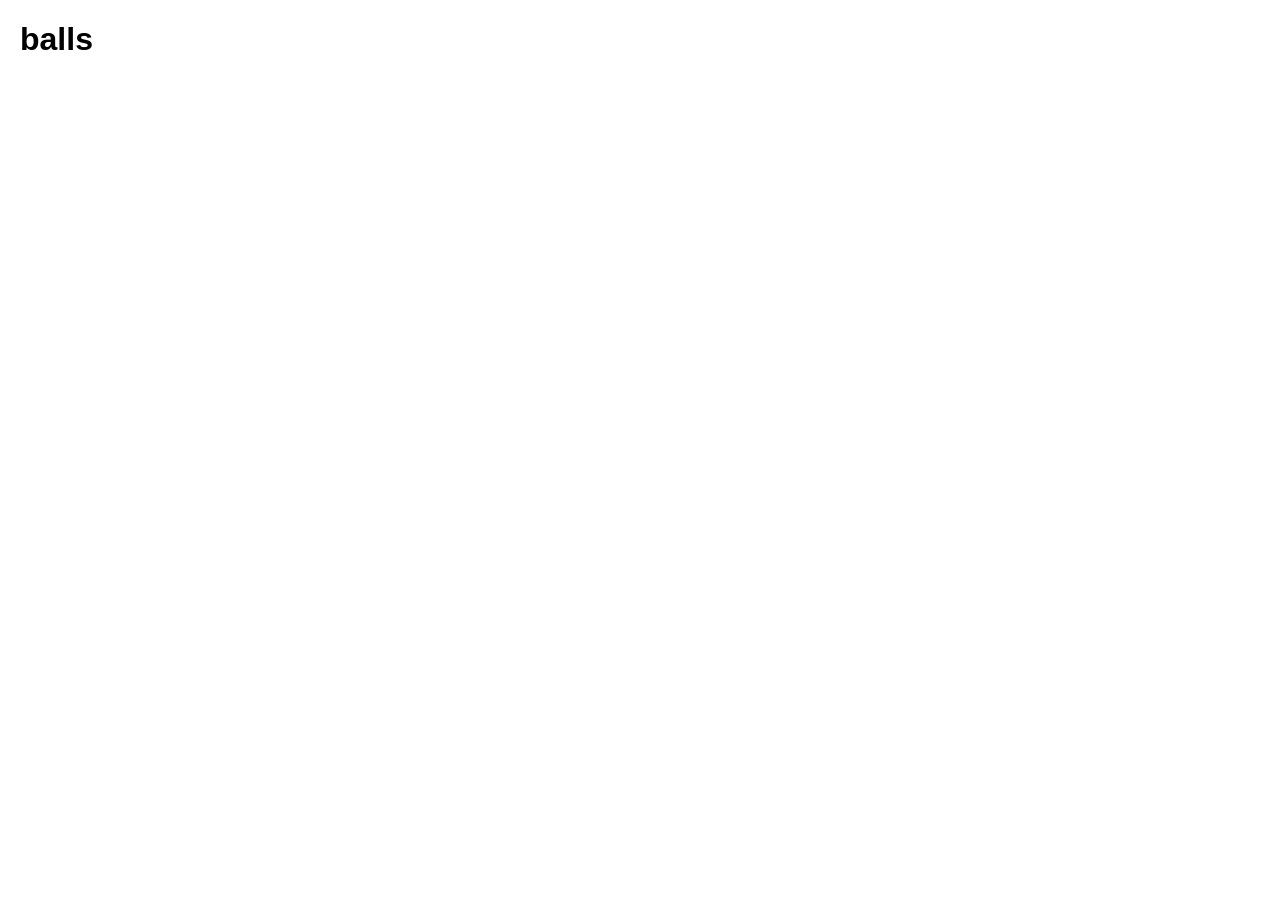
==== Project_1/index.html @ feae7743 "Added Project 1 directory and linked main page to that" ====
<!DOCTYPE html>
<html>
<head>
    <title>Project 1</title>
    <style>
        body {
            font-family: Arial, sans-serif;
            margin: 20px;
        }
    </style>
</head>
<body>
    <h1>balls</h1>
</body>
</html>
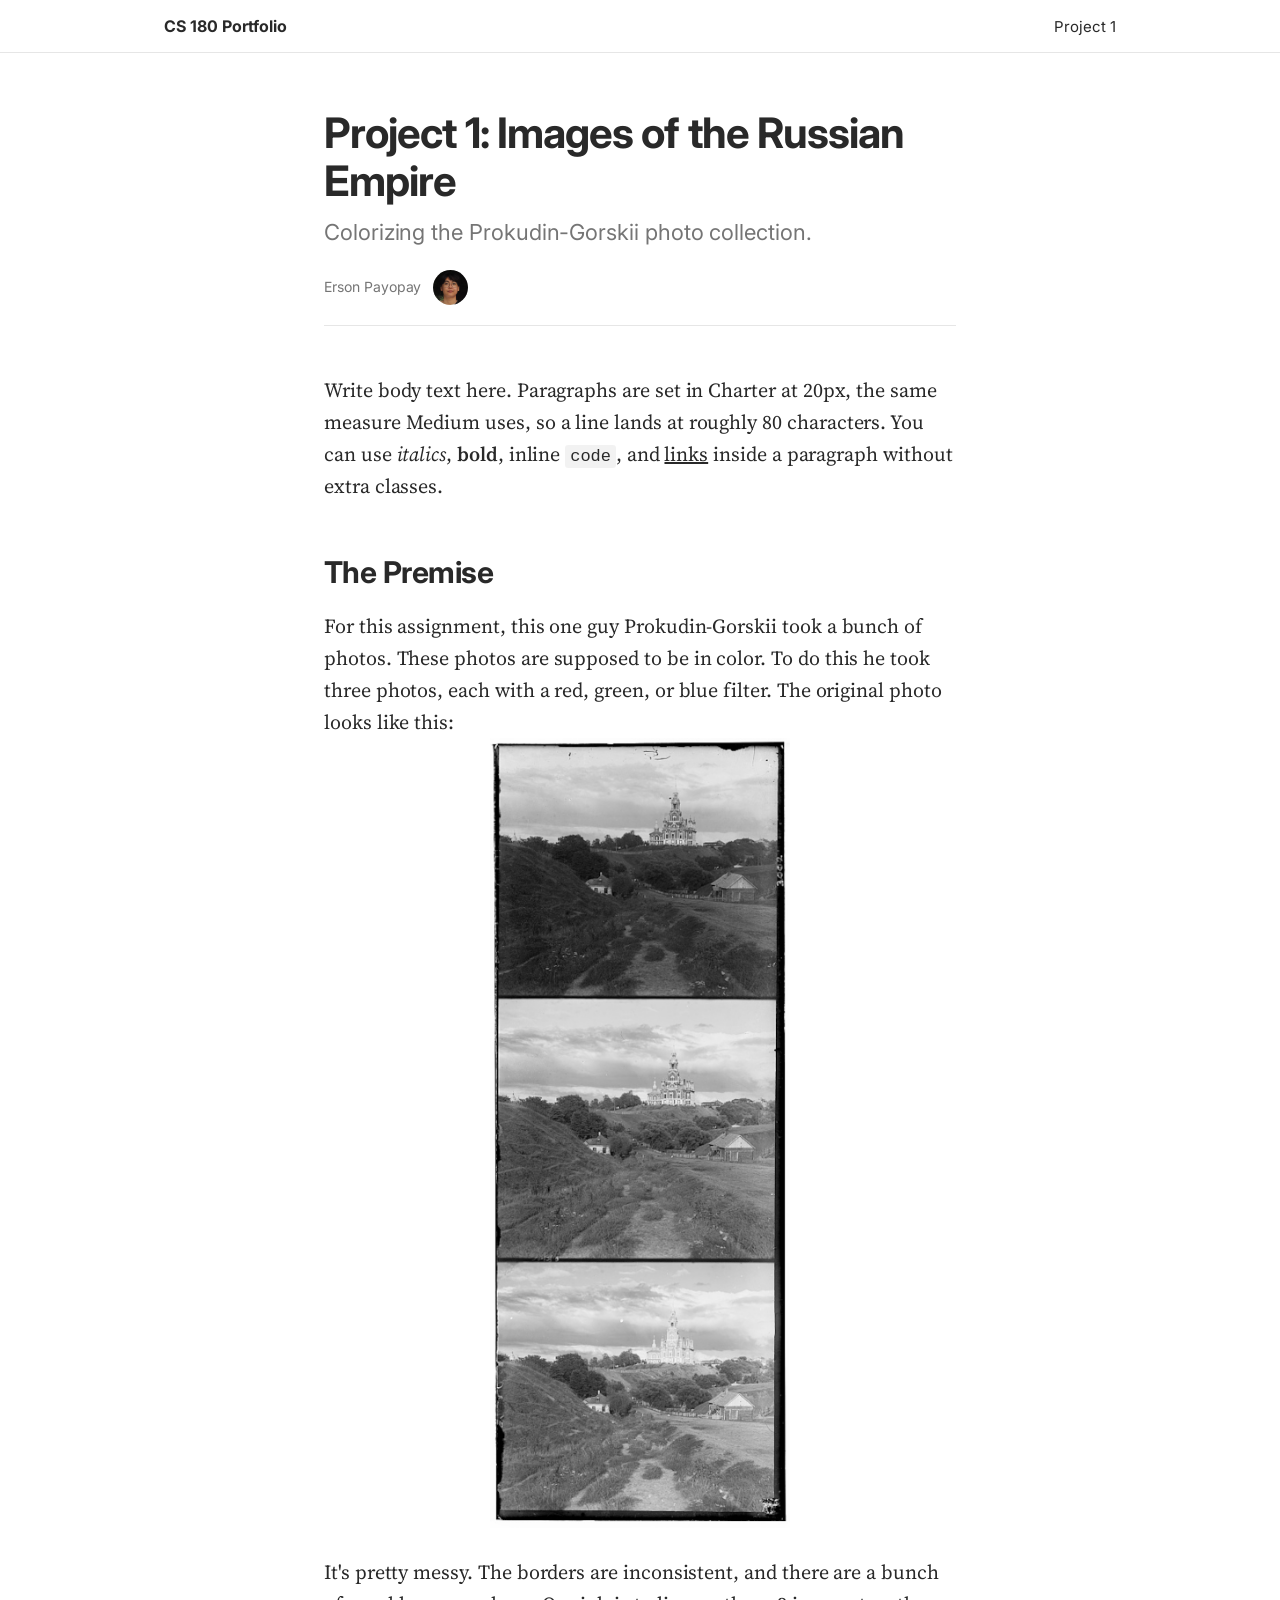
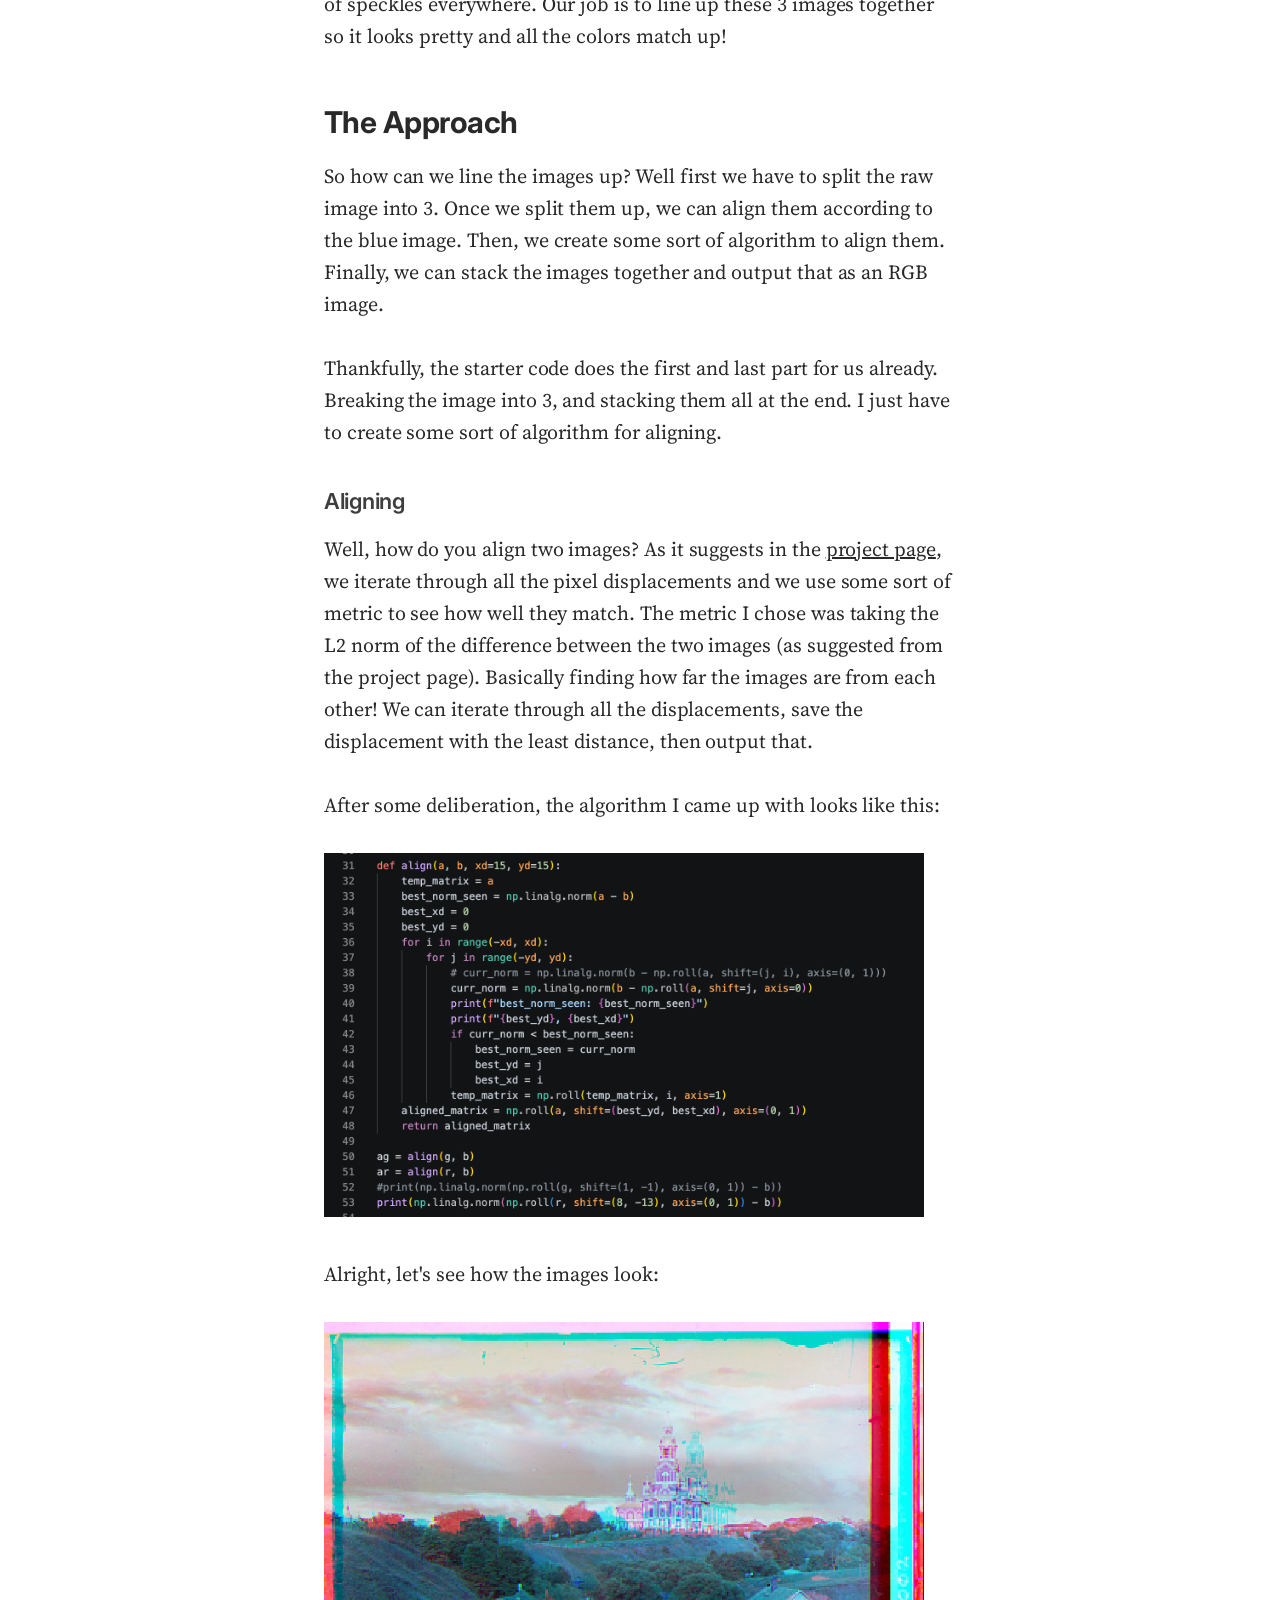
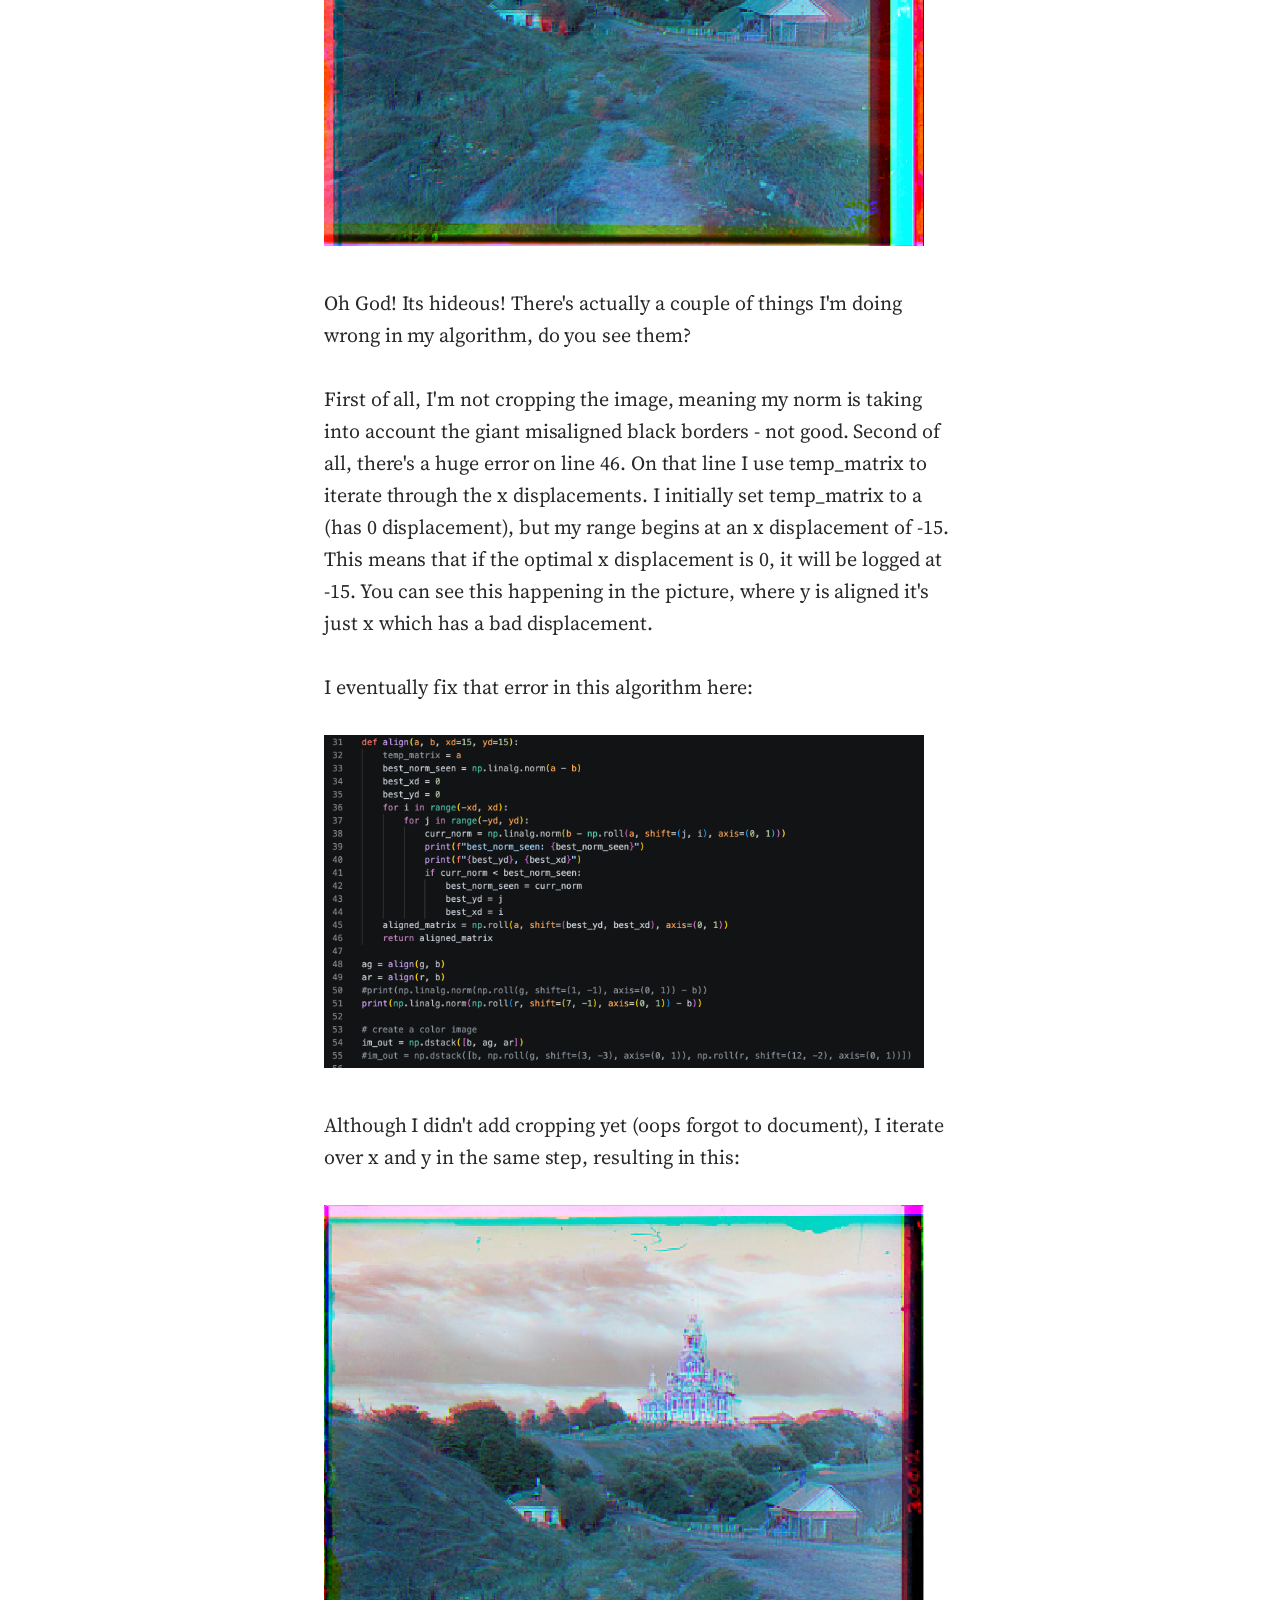
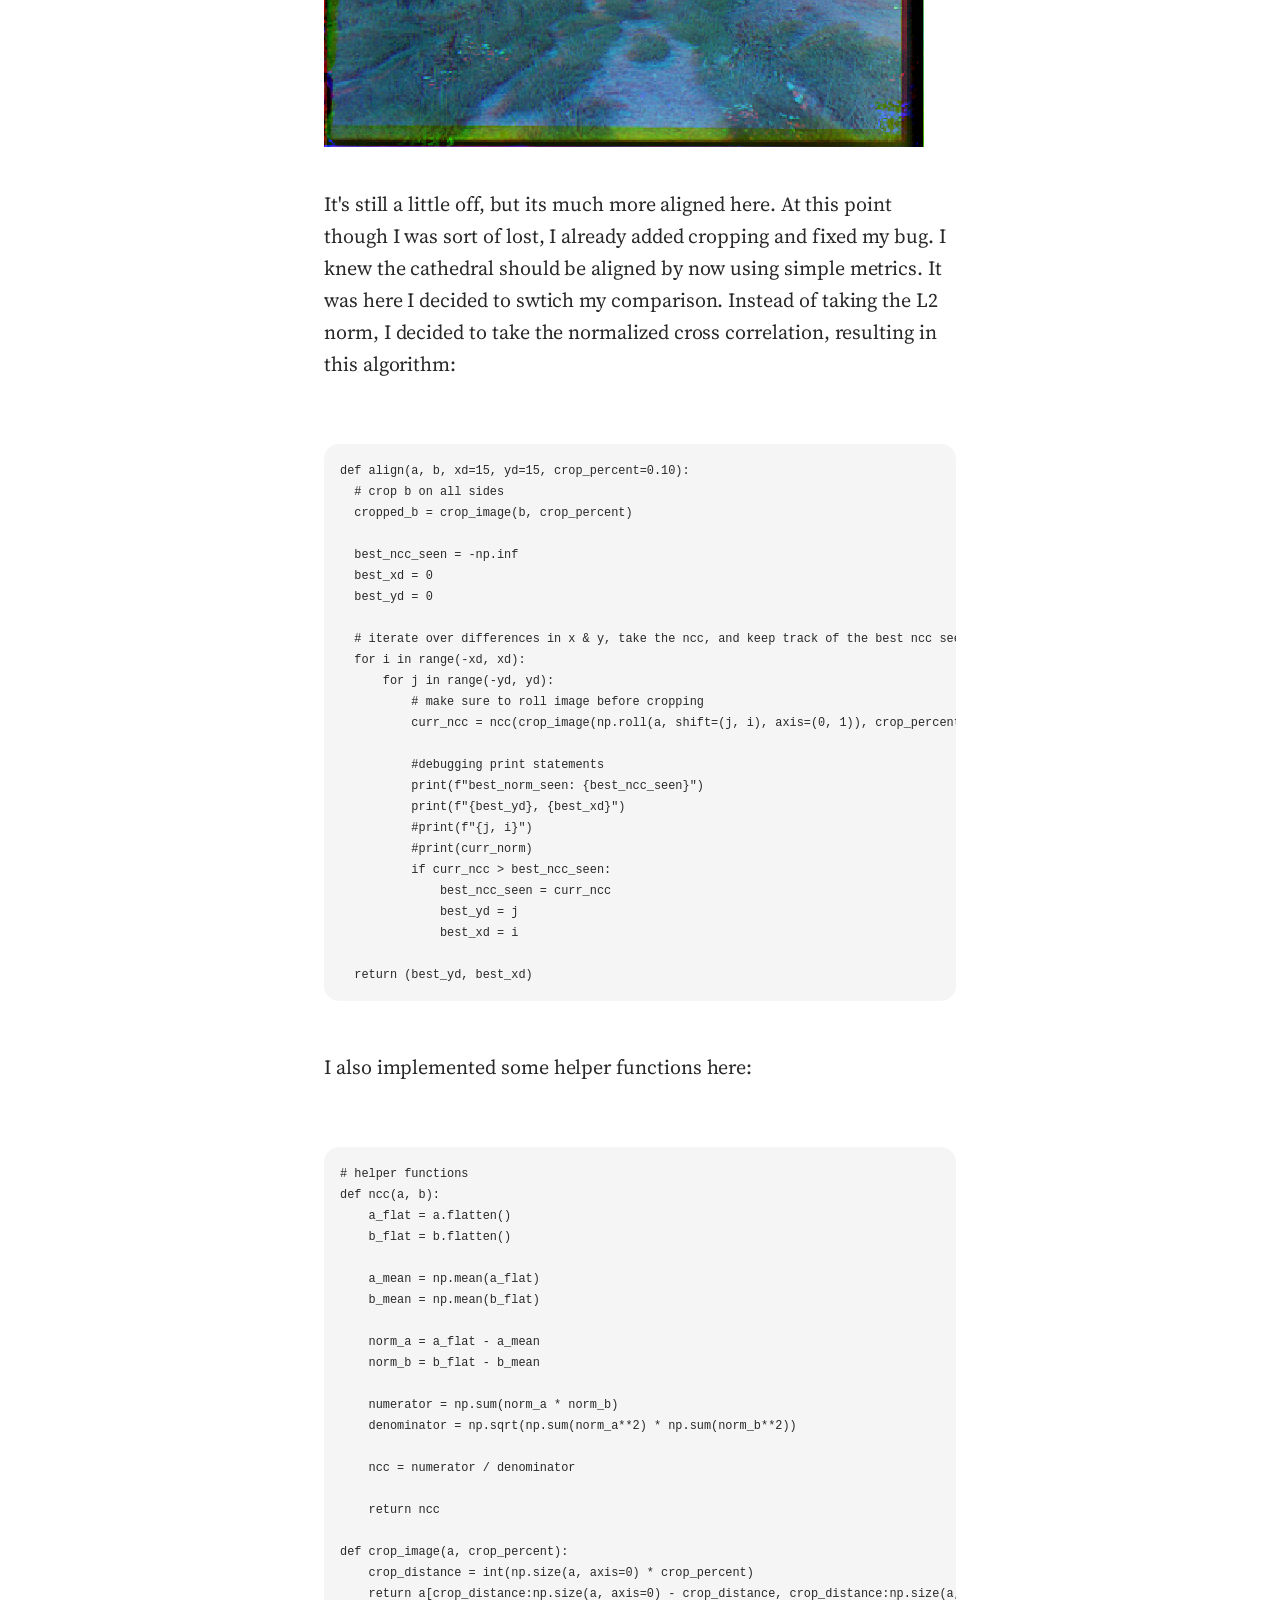
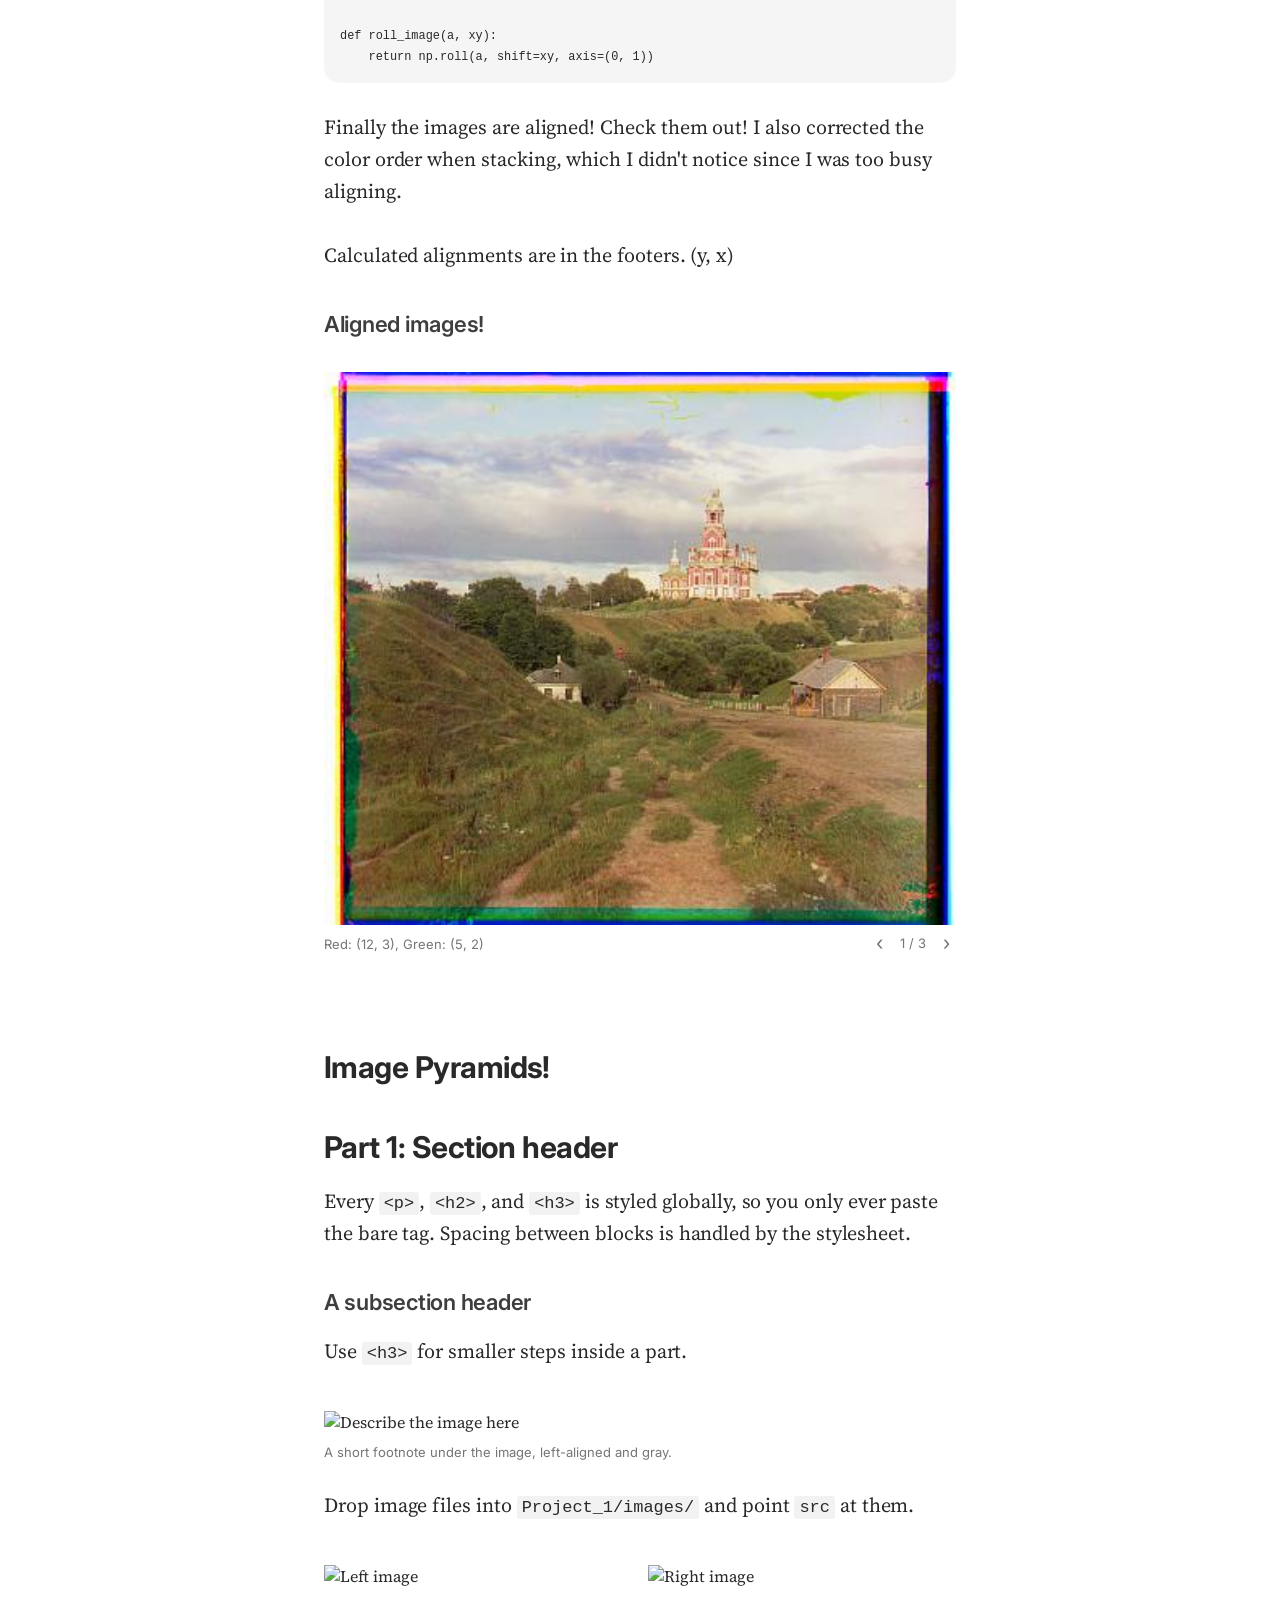
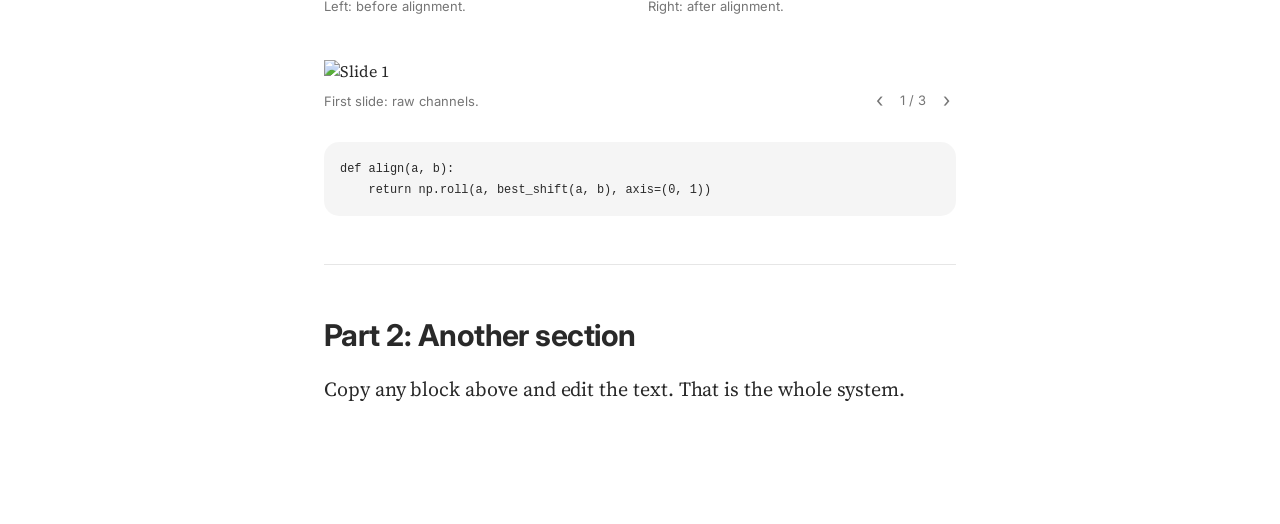
==== commit 3633761b: "added the first part before image pyramids to website" ====
--- a/Project_1/index.html
+++ b/Project_1/index.html
@@ -1,15 +1,236 @@
 <!DOCTYPE html>
-<html>
+<html lang="en">
 <head>
-    <title>Project 1</title>
-    <style>
-        body {
-            font-family: Arial, sans-serif;
-            margin: 20px;
-        }
-    </style>
+<meta charset="utf-8">
+<meta name="viewport" content="width=device-width, initial-scale=1">
+<title>Project 1 &middot; CS 180 Portfolio</title>
+<link rel="preconnect" href="https://fonts.googleapis.com">
+<link rel="preconnect" href="https://fonts.gstatic.com" crossorigin>
+<link href="https://fonts.googleapis.com/css2?family=Inter:wght@400;600;700&family=Source+Serif+4:ital,wght@0,400;0,600;1,400&display=swap" rel="stylesheet">
+<link rel="stylesheet" href="../style.css">
 </head>
 <body>
-    <h1>balls</h1>
+
+<!-- ===== NAV (same on every page; change the href depth per folder) ===== -->
+<nav class="nav">
+  <div class="nav-inner">
+    <a class="nav-title" href="../index.html">CS 180 Portfolio</a>
+    <a class="nav-link active" href="./index.html">Project 1</a>
+  </div>
+</nav>
+
+<main class="post">
+
+  <!-- ===== TITLE BLOCK ===== -->
+  <h1 class="post-title">Project 1: Images of the Russian Empire</h1>
+  <p class="post-subtitle">Colorizing the Prokudin-Gorskii photo collection.</p>
+  <div class="byline">
+    <p class="post-meta">Erson Payopay</p>
+    <img class="avatar" src="../images/me.jpg" alt="Erson Payopay">
+  </div>
+
+  <!-- ===== PARAGRAPH ===== -->
+  <p>Write body text here. Paragraphs are set in Charter at 20px, the same
+  measure Medium uses, so a line lands at roughly 80 characters. You can use
+  <em>italics</em>, <strong>bold</strong>, inline <code>code</code>, and
+  <a href="#">links</a> inside a paragraph without extra classes.</p>
+
+  <h2>The Premise</h2>
+  <p>For this assignment, this one guy Prokudin-Gorskii took a bunch of photos. 
+  These photos are supposed to be in color. To do this he took three photos, 
+    each with a red, green, or blue filter. The original photo looks like this: </p>
+
+  <img src="images/cathedralraw.png" style="max-width: 300px; height: auto; display: block; margin: 0 auto;">
+
+  <p>It's pretty messy. The borders are inconsistent, and
+    there are a bunch of speckles everywhere. Our job is to line up these 3 images together
+    so it looks pretty and all the colors match up!</p>
+
+  <h2>The Approach</h2>
+
+  <p>So how can we line the images up? Well first we have to split the raw image into 3. Once we split them up,
+    we can align them according to the blue image. Then, we create some sort of algorithm to align them.
+    Finally, we can stack the images together and output that as an RGB image. <br><br>
+
+    Thankfully, the starter code does the first and last part for us already. Breaking the image into 3, and stacking them all at the end.
+    I just have to create some sort of algorithm for aligning. 
+  </p>
+
+  <h3>Aligning</h3>
+
+  <p>Well, how do you align two images? As it suggests in the <a href="https://cal-cs180.github.io/fa26/hw/proj1/index.html">project page</a>,
+  we iterate through all the pixel displacements and we use some sort of metric to see how well they match. The metric I chose was taking the L2 norm of the difference
+  between the two images (as suggested from the project page). Basically finding how far the images are from each other! We can iterate through all the displacements, 
+  save the displacement with the least distance, then output that. <br><br>
+
+  After some deliberation, the algorithm I came up with looks like this:<br><br>
+
+  <img src="images/codes.png" style="max-width: 600px; height: auto;"><br><br>
+
+  Alright, let's see how the images look:
+  <br><br>
+  <img src="images/cathedralhorrible.png" style="max-width: 600px; height: auto;">
+
+  <br><br>
+  Oh God! Its hideous! There's actually a couple of things I'm doing wrong in my algorithm, do you see them?<br><br>
+
+  First of all, I'm not cropping the image, meaning my norm is taking into account the giant misaligned black borders - not good.
+  Second of all, there's a huge error on line 46. On that line I use temp_matrix to iterate through the x displacements. I initially 
+  set temp_matrix to a (has 0 displacement), but my range begins at an x displacement of -15. This means that if the optimal x displacement
+  is 0, it will be logged at -15. You can see this happening in the picture, where y is aligned it's just x which has a bad displacement.
+  <br><br>
+
+  I eventually fix that error in this algorithm here:<br><br>
+  <img src="images/notempmatrix.png" style="max-width: 600px; height: auto;"><br><br>
+  Although I didn't add cropping yet (oops forgot to document), I iterate over x and y in the same step, resulting in this: <br><br>
+
+  <img src="images/cathedralnotasbad.png" style="max-width: 600px; height: auto;"><br><br>
+
+  It's still a little off, but its much more aligned here. At this point though I was sort of lost, I already added cropping and fixed my bug. 
+  I knew the cathedral should be aligned by now using simple metrics. It was here I decided to swtich my comparison. Instead of taking the L2 norm,
+  I decided to take the normalized cross correlation, resulting in this algorithm:<br><br>
+
+  <pre><code>def align(a, b, xd=15, yd=15, crop_percent=0.10):
+  # crop b on all sides
+  cropped_b = crop_image(b, crop_percent)
+
+  best_ncc_seen = -np.inf
+  best_xd = 0
+  best_yd = 0
+
+  # iterate over differences in x & y, take the ncc, and keep track of the best ncc seen so far
+  for i in range(-xd, xd):
+      for j in range(-yd, yd):
+          # make sure to roll image before cropping
+          curr_ncc = ncc(crop_image(np.roll(a, shift=(j, i), axis=(0, 1)), crop_percent), cropped_b)
+
+          #debugging print statements
+          print(f"best_norm_seen: {best_ncc_seen}")
+          print(f"{best_yd}, {best_xd}")
+          #print(f"{j, i}")
+          #print(curr_norm)
+          if curr_ncc > best_ncc_seen:
+              best_ncc_seen = curr_ncc
+              best_yd = j
+              best_xd = i
+
+  return (best_yd, best_xd)</code></pre><br>
+  </p>
+
+  <p>I also implemented some helper functions here:<br><br></p>
+  <pre><code># helper functions
+def ncc(a, b):
+    a_flat = a.flatten()
+    b_flat = b.flatten()
+
+    a_mean = np.mean(a_flat)
+    b_mean = np.mean(b_flat)
+
+    norm_a = a_flat - a_mean
+    norm_b = b_flat - b_mean
+
+    numerator = np.sum(norm_a * norm_b)
+    denominator = np.sqrt(np.sum(norm_a**2) * np.sum(norm_b**2))
+
+    ncc = numerator / denominator
+
+    return ncc
+
+def crop_image(a, crop_percent):
+    crop_distance = int(np.size(a, axis=0) * crop_percent)
+    return a[crop_distance:np.size(a, axis=0) - crop_distance, crop_distance:np.size(a, axis=1) - crop_distance]
+
+def roll_image(a, xy):
+    return np.roll(a, shift=xy, axis=(0, 1))</code></pre>
+
+  <p>Finally the images are aligned! Check them out! I also corrected the color order when stacking, which I didn't notice since I was too busy aligning.
+    <br><br>Calculated alignments are in the footers. (y, x) 
+  </p>
+
+  <h3>Aligned images!</h3>
+
+  <div class="carousel">
+    <figure>
+      <img src="images/cathedral.jpg" alt="Slide 1">
+      <figcaption>Red: (12, 3), Green: (5, 2)</figcaption>
+    </figure>
+    <figure>
+      <img src="images/monastery.jpg" alt="Slide 2">
+      <figcaption>Red: (3, 2), Green: (-3, 2)</figcaption>
+    </figure>
+    <figure>
+      <img src="images/tobolsk.jpg" alt="Slide 3">
+      <figcaption>Red: (6, 3), Green: (3, 3)</figcaption>
+    </figure>
+  </div>
+
+  <br><br>
+
+  <h2>Image Pyramids!</h2>
+
+  <p></p>
+
+  <!-- ===== SECTION HEADER ===== -->
+  <h2>Part 1: Section header</h2>
+
+  <p>Every <code>&lt;p&gt;</code>, <code>&lt;h2&gt;</code>, and
+  <code>&lt;h3&gt;</code> is styled globally, so you only ever paste the bare
+  tag. Spacing between blocks is handled by the stylesheet.</p>
+
+  <h3>A subsection header</h3>
+
+  <p>Use <code>&lt;h3&gt;</code> for smaller steps inside a part.</p>
+
+  <!-- ===== IMAGE WITH FOOTNOTE ===== -->
+  <figure>
+    <img src="./images/example.jpg" alt="Describe the image here">
+    <figcaption>A short footnote under the image, left-aligned and gray.</figcaption>
+  </figure>
+
+  <p>Drop image files into <code>Project_1/images/</code> and point
+  <code>src</code> at them.</p>
+
+  <!-- ===== TWO IMAGES SIDE BY SIDE ===== -->
+  <div class="figure-row">
+    <figure>
+      <img src="./images/example.jpg" alt="Left image">
+      <figcaption>Left: before alignment.</figcaption>
+    </figure>
+    <figure>
+      <img src="./images/example.jpg" alt="Right image">
+      <figcaption>Right: after alignment.</figcaption>
+    </figure>
+  </div>
+
+  <!-- ===== IMAGE CAROUSEL (each figure = one slide with its own footnote) ===== -->
+  <div class="carousel">
+    <figure>
+      <img src="./images/example.jpg" alt="Slide 1">
+      <figcaption>First slide: raw channels.</figcaption>
+    </figure>
+    <figure>
+      <img src="./images/example.jpg" alt="Slide 2">
+      <figcaption>Second slide: after single-scale alignment.</figcaption>
+    </figure>
+    <figure>
+      <img src="./images/example.jpg" alt="Slide 3">
+      <figcaption>Third slide: after pyramid alignment.</figcaption>
+    </figure>
+  </div>
+
+  <!-- ===== CODE BLOCK ===== -->
+  <pre><code>def align(a, b):
+    return np.roll(a, best_shift(a, b), axis=(0, 1))</code></pre>
+
+  <!-- ===== SECTION DIVIDER ===== -->
+  <hr>
+
+  <h2>Part 2: Another section</h2>
+
+  <p>Copy any block above and edit the text. That is the whole system.</p>
+
+</main>
+
+<script src="../script.js"></script>
 </body>
-</html>+</html>
--- a/style.css
+++ b/style.css
@@ -0,0 +1,264 @@
+/* ---------- Fonts ----------
+   Medium uses Charter (serif) for body text and Sohne (sans) for UI/headings.
+   Charter ships with macOS/iOS; Source Serif 4 is the web fallback.
+------------------------------ */
+
+:root {
+  --serif: charter, "Charter", "Source Serif 4", Georgia, Cambria, "Times New Roman", serif;
+  --sans: "Inter", -apple-system, BlinkMacSystemFont, "Segoe UI", Roboto, Helvetica, Arial, sans-serif;
+  --text: rgba(41, 41, 41, 1);
+  --muted: rgba(117, 117, 117, 1);
+  --rule: rgba(230, 230, 230, 1);
+}
+
+* { box-sizing: border-box; }
+
+body {
+  margin: 0;
+  background: #fff;
+  color: var(--text);
+  font-family: var(--serif);
+  -webkit-font-smoothing: antialiased;
+}
+
+/* ---------- Nav bar ---------- */
+
+.nav {
+  border-bottom: 1px solid var(--rule);
+  font-family: var(--sans);
+}
+
+.nav-inner {
+  max-width: 1000px;
+  margin: 0 auto;
+  padding: 16px 24px;
+  display: flex;
+  align-items: center;
+  gap: 24px;
+}
+
+.nav-title {
+  font-weight: 700;
+  font-size: 16px;
+  color: var(--text);
+  text-decoration: none;
+  margin-right: auto;
+}
+
+.nav a.nav-link {
+  font-size: 15px;
+  color: var(--muted);
+  text-decoration: none;
+}
+
+.nav a.nav-link:hover,
+.nav a.nav-link.active { color: var(--text); }
+
+/* ---------- Post container ---------- */
+
+.post {
+  max-width: 680px;
+  margin: 0 auto;
+  padding: 56px 24px 120px;
+}
+
+/* ---------- Title block ---------- */
+
+.post-title {
+  font-family: var(--sans);
+  font-size: 42px;
+  line-height: 1.15;
+  font-weight: 700;
+  letter-spacing: -0.022em;
+  margin: 0 0 12px;
+}
+
+.post-subtitle {
+  font-family: var(--sans);
+  font-size: 22px;
+  line-height: 1.3;
+  font-weight: 400;
+  color: var(--muted);
+  margin: 0 0 24px;
+}
+
+.post-meta {
+  font-family: var(--sans);
+  font-size: 14px;
+  color: var(--muted);
+  margin: 0 0 48px;
+  padding-bottom: 20px;
+  border-bottom: 1px solid var(--rule);
+}
+
+/* ---------- Byline (avatar + name) ---------- */
+
+.byline {
+  display: flex;
+  align-items: center;
+  gap: 12px;
+  margin: 0 0 48px;
+  padding-bottom: 20px;
+  border-bottom: 1px solid var(--rule);
+}
+
+.avatar {
+  width: 35px;
+  height: 35px;
+  flex: none;
+  border-radius: 50%;
+  object-fit: cover;
+}
+
+.byline .post-meta {
+  margin: 0;
+  padding: 0;
+  border: 0;
+}
+
+/* ---------- Headers ---------- */
+
+h2 {
+  font-family: var(--sans);
+  font-size: 30px;
+  line-height: 1.2;
+  font-weight: 700;
+  letter-spacing: -0.018em;
+  margin: 52px 0 -8px;
+}
+
+h3 {
+  font-family: var(--sans);
+  font-size: 22px;
+  line-height: 1.25;
+  font-weight: 600;
+  letter-spacing: -0.012em;
+  margin: 40px 0 -10px;
+  color: rgba(41, 41, 41, 0.9);
+}
+
+/* ---------- Paragraphs ---------- */
+
+p {
+  font-size: 20px;
+  line-height: 1.6;
+  letter-spacing: -0.003em;
+  margin: 28px 0 0;
+}
+
+p a { color: inherit; text-decoration: underline; }
+
+em { font-style: italic; }
+strong { font-weight: 600; }
+
+/* ---------- Figures ---------- */
+
+figure {
+  margin: 44px 0 0;
+}
+
+figure img {
+  display: block;
+  width: 100%;
+  height: auto;
+}
+
+figcaption {
+  font-family: var(--sans);
+  font-size: 13px;
+  line-height: 1.4;
+  color: var(--muted);
+  margin-top: 10px;
+  text-align: left;
+}
+
+/* Side-by-side images: <div class="figure-row"> with figures inside */
+
+.figure-row {
+  display: flex;
+  gap: 16px;
+  margin: 44px 0 0;
+}
+
+.figure-row figure { margin: 0; flex: 1; }
+
+/* ---------- Carousel: <div class="carousel"> holding several figures ---------- */
+
+.carousel {
+  position: relative;
+  margin: 44px 0 0;
+}
+
+.carousel figure { margin: 0; }
+
+.carousel figure[hidden] { display: none; }
+
+/* Leave room on the caption line for the controls */
+.carousel figcaption { padding-right: 96px; }
+
+.carousel-controls {
+  position: absolute;
+  right: 0;
+  bottom: 0;
+  display: flex;
+  align-items: center;
+  gap: 4px;
+  font-family: var(--sans);
+  font-size: 13px;
+  line-height: 1.4;
+  color: var(--muted);
+}
+
+.carousel-controls button {
+  font: inherit;
+  font-size: 20px;
+  line-height: 1;
+  color: var(--muted);
+  background: none;
+  border: 0;
+  padding: 0 6px;
+  cursor: pointer;
+}
+
+.carousel-controls button:hover { color: var(--text); }
+
+.carousel-counter { min-width: 40px; text-align: center; }
+
+/* ---------- Misc ---------- */
+
+hr {
+  border: 0;
+  border-top: 1px solid var(--rule);
+  margin: 48px 0;
+}
+
+code {
+  font-family: ui-monospace, SFMono-Regular, Menlo, Consolas, monospace;
+  font-size: 0.85em;
+  background: rgba(0, 0, 0, 0.05);
+  padding: 2px 5px;
+  border-radius: 3px;
+}
+
+pre {
+  font-family: ui-monospace, SFMono-Regular, Menlo, Consolas, monospace;
+  font-size: 14px;
+  line-height: 1.5;
+  background: rgba(0, 0, 0, 0.04);
+  padding: 16px;
+  overflow-x: auto;
+  margin: 32px 0 0;
+  border-radius: 15px;
+}
+
+pre code { background: none; padding: 0; }
+
+@media (max-width: 600px) {
+  .post { padding: 36px 20px 80px; }
+  .post-title { font-size: 32px; }
+  .post-subtitle { font-size: 19px; }
+  h2 { font-size: 25px; }
+  h3 { font-size: 20px; }
+  p { font-size: 18px; }
+  .figure-row { flex-direction: column; }
+}
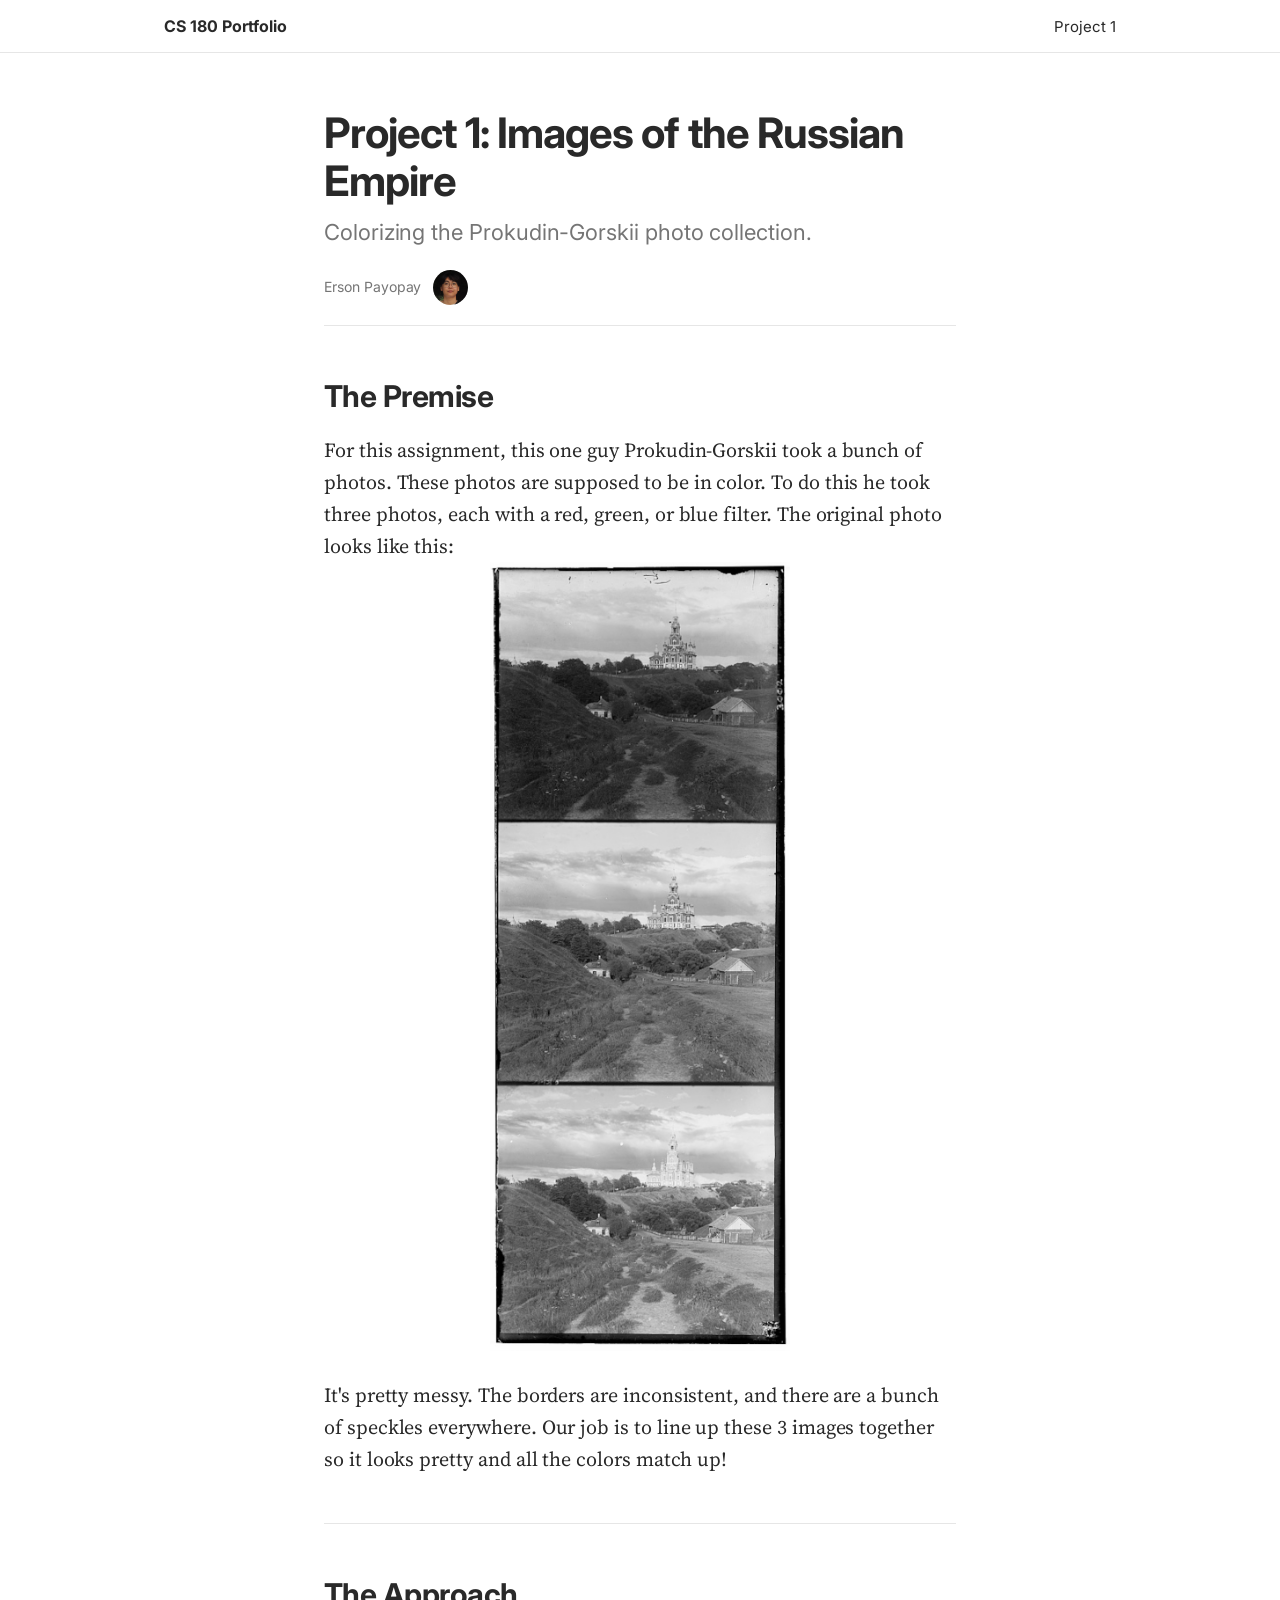
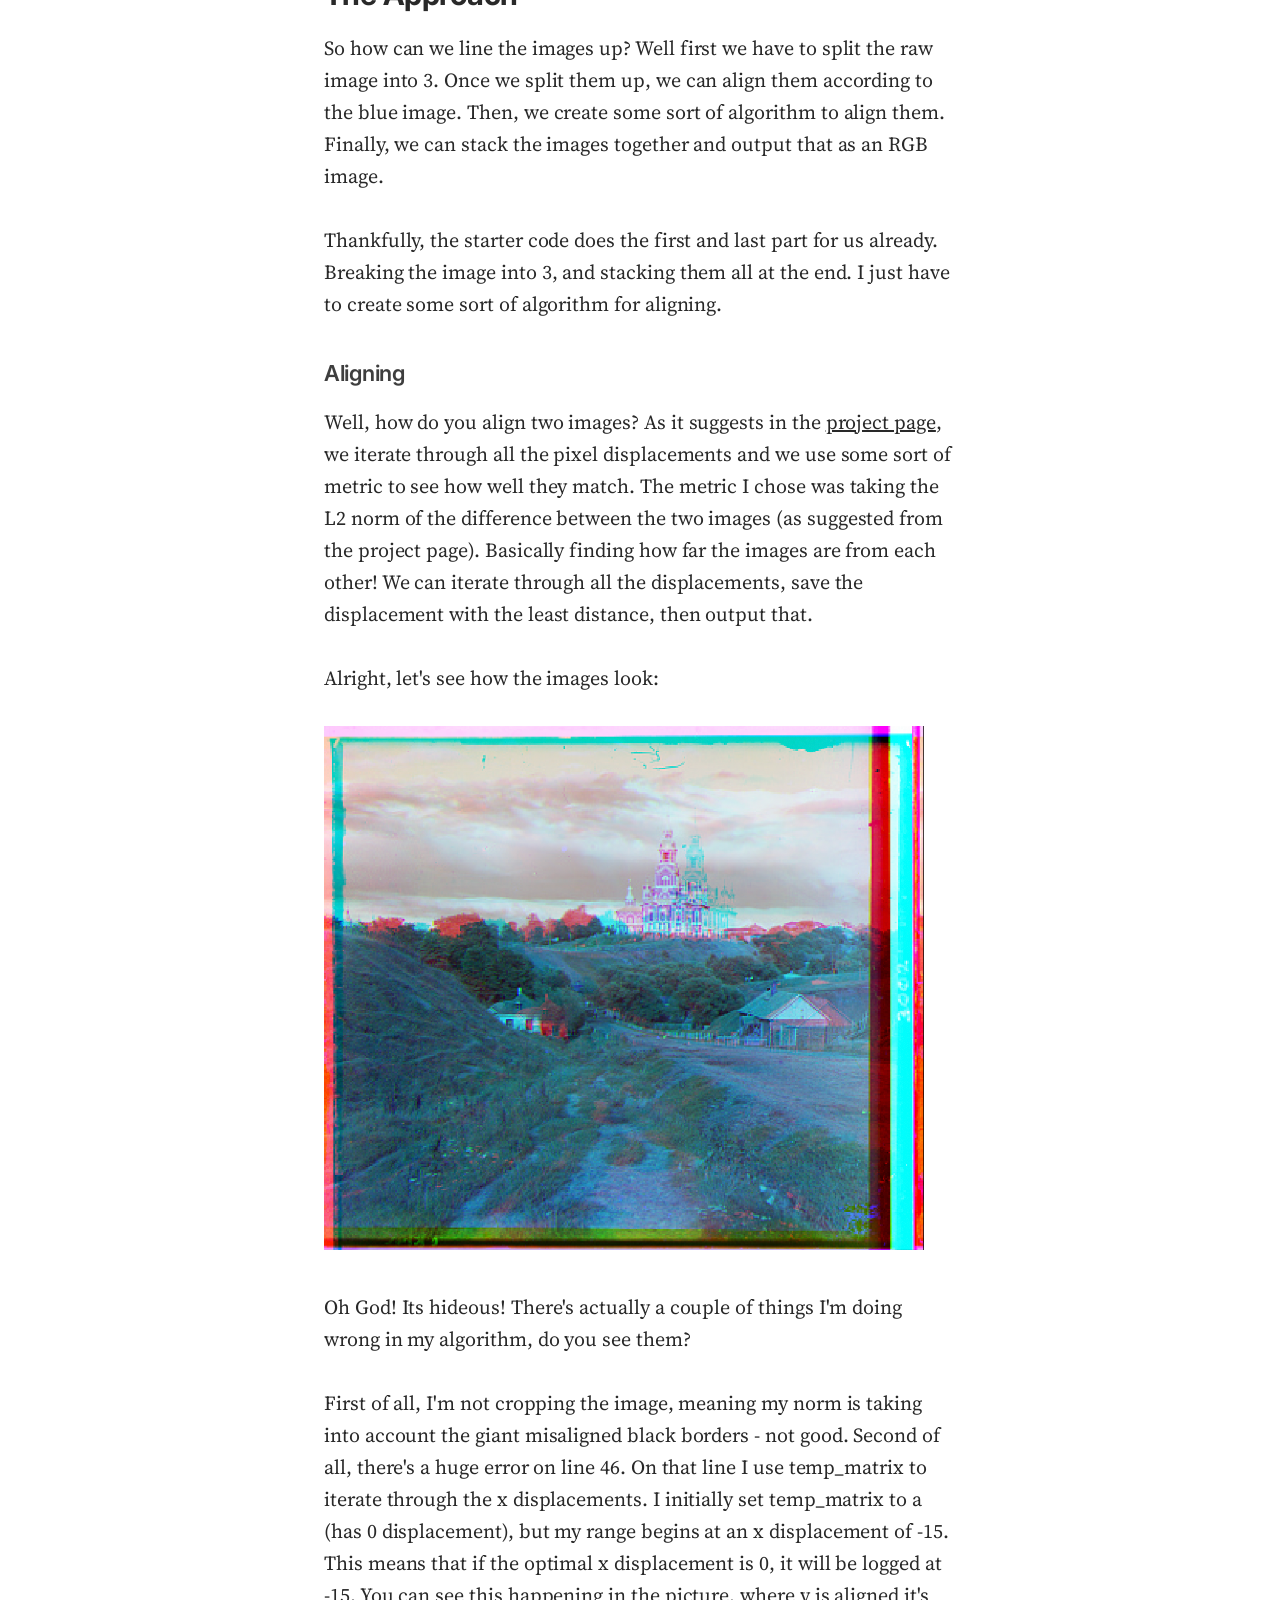
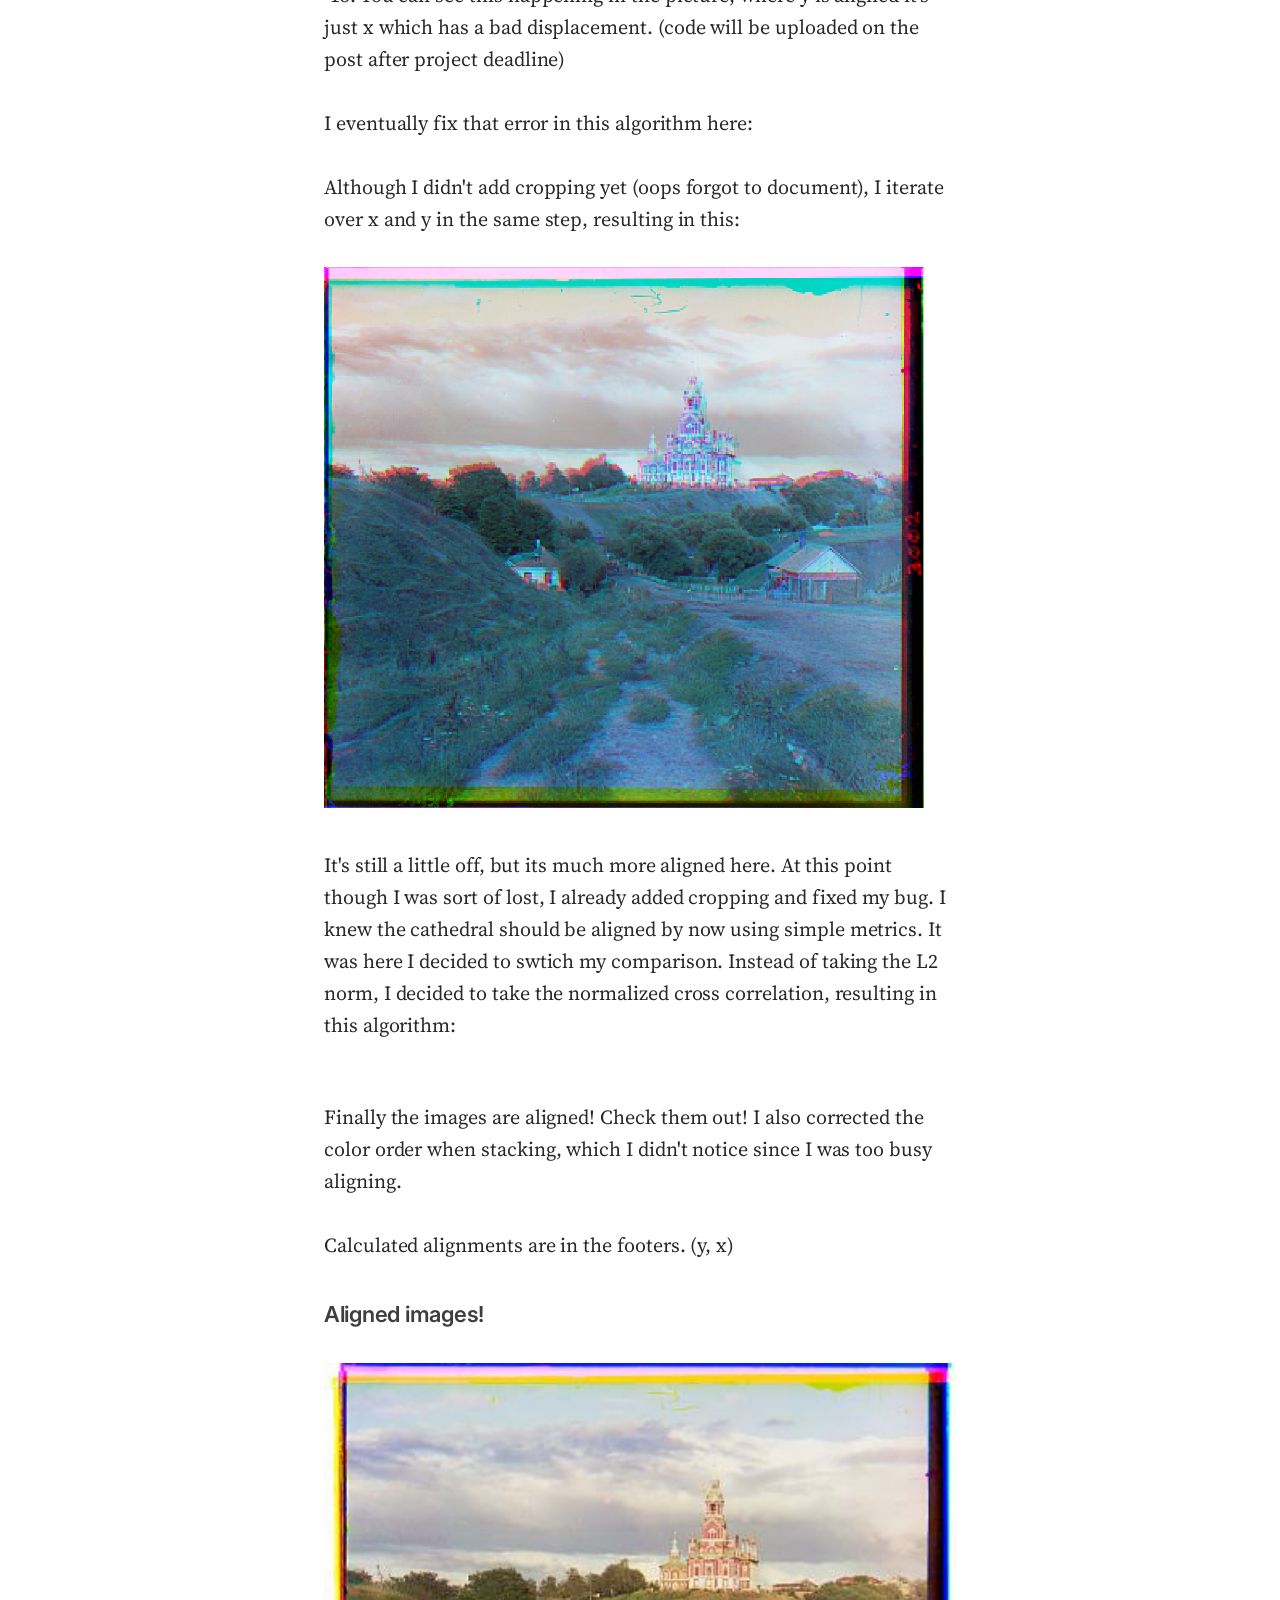
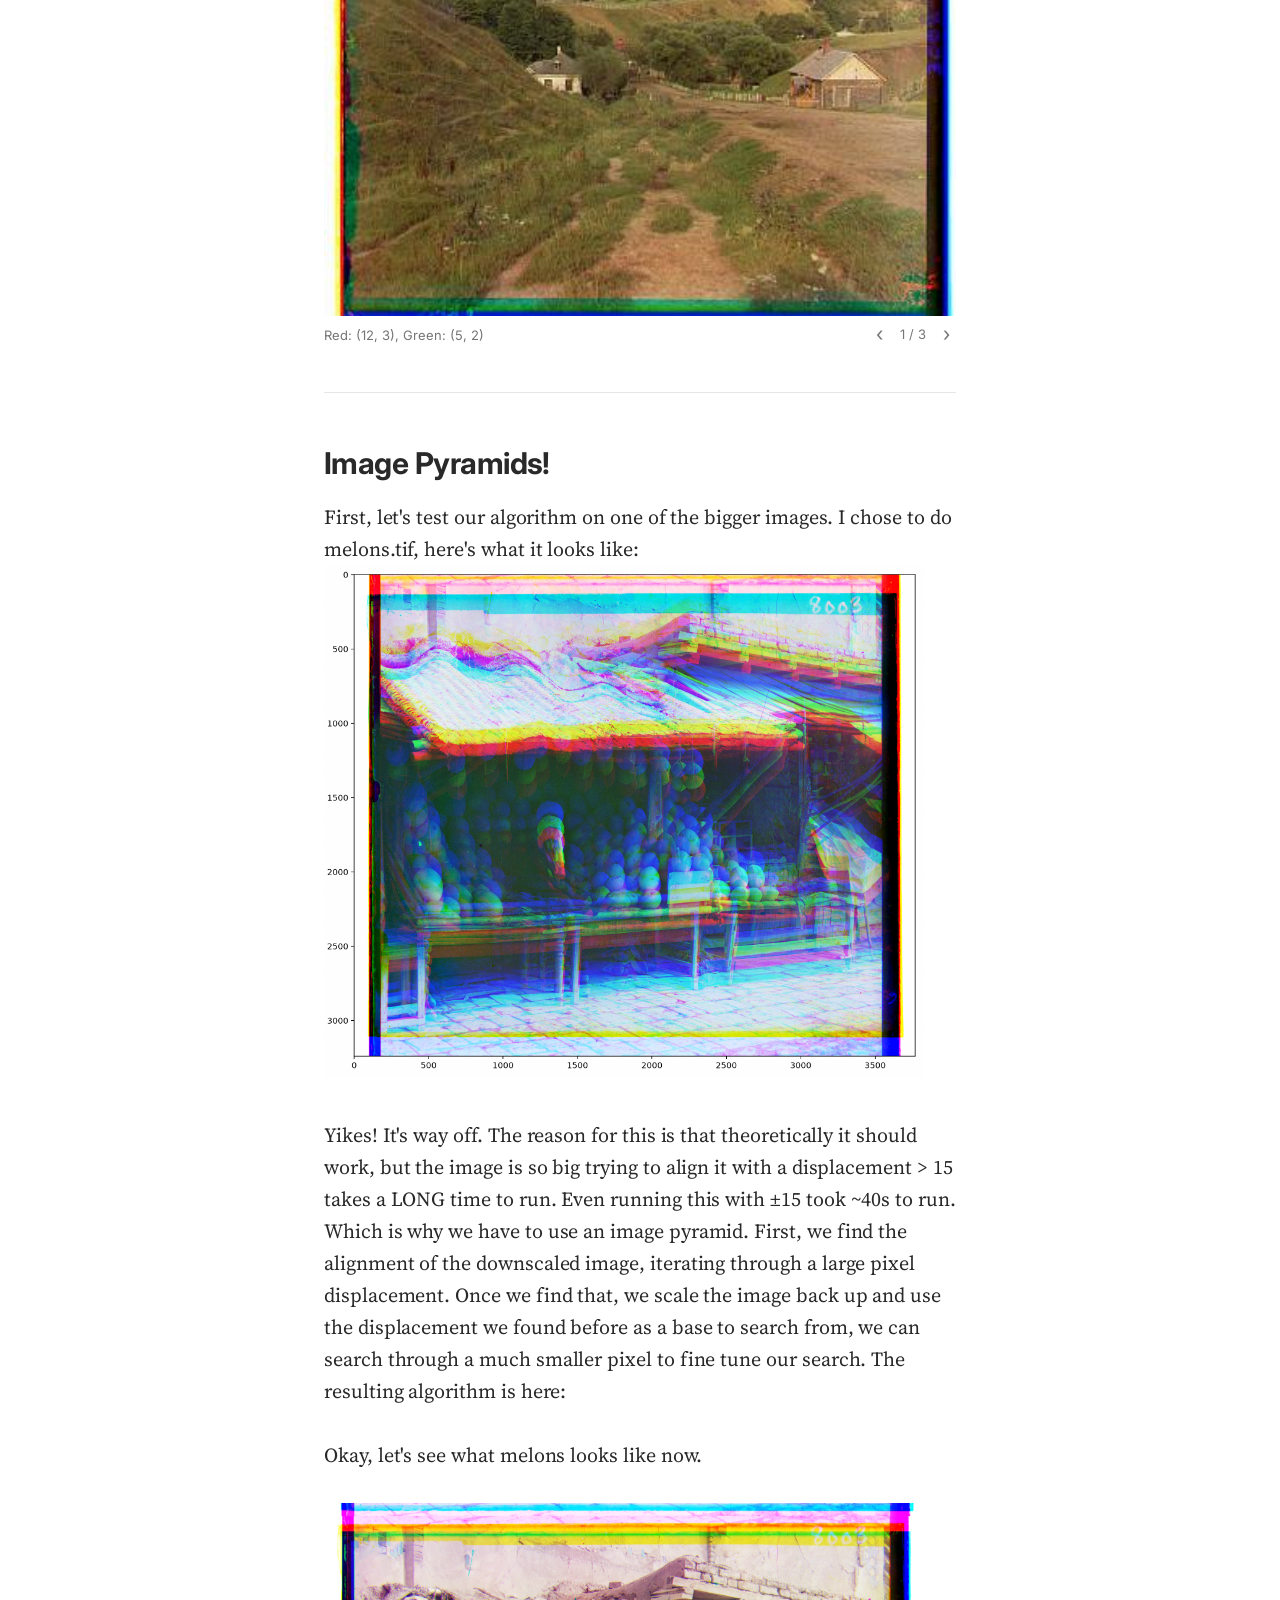
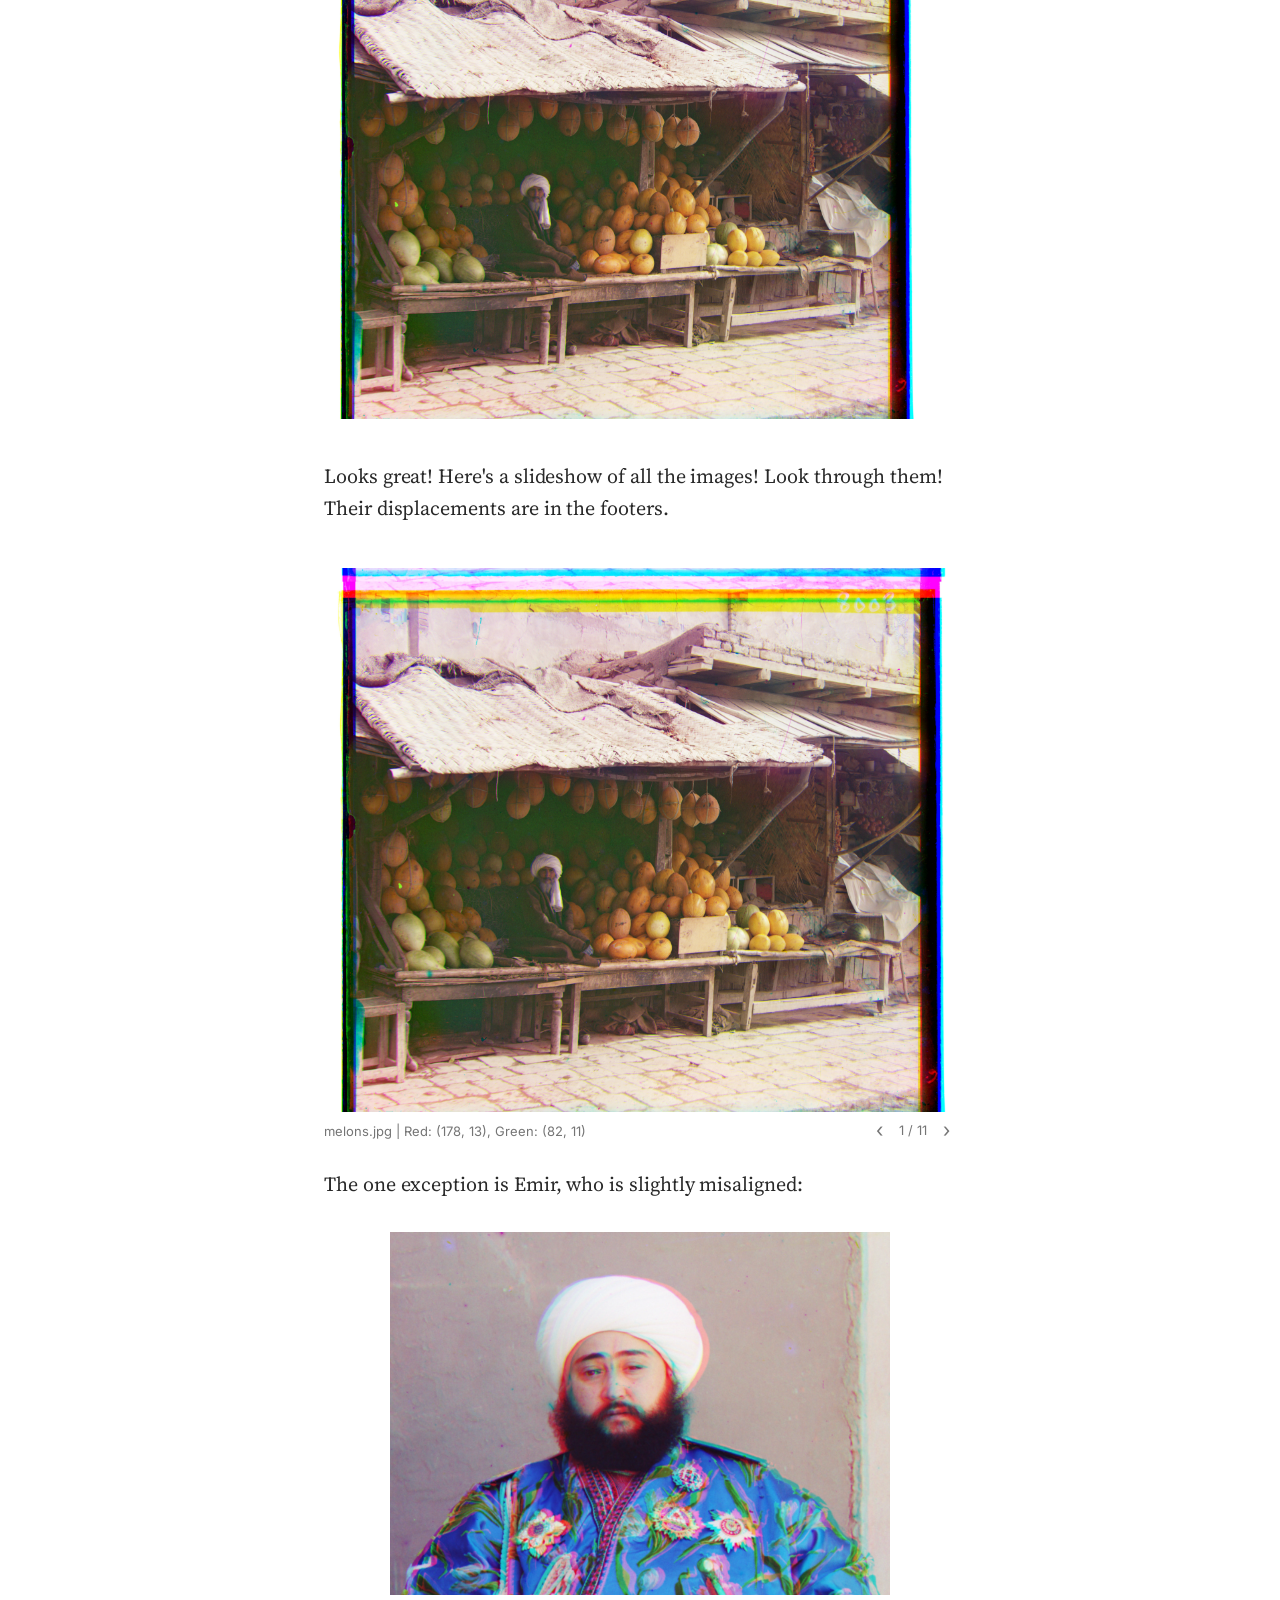
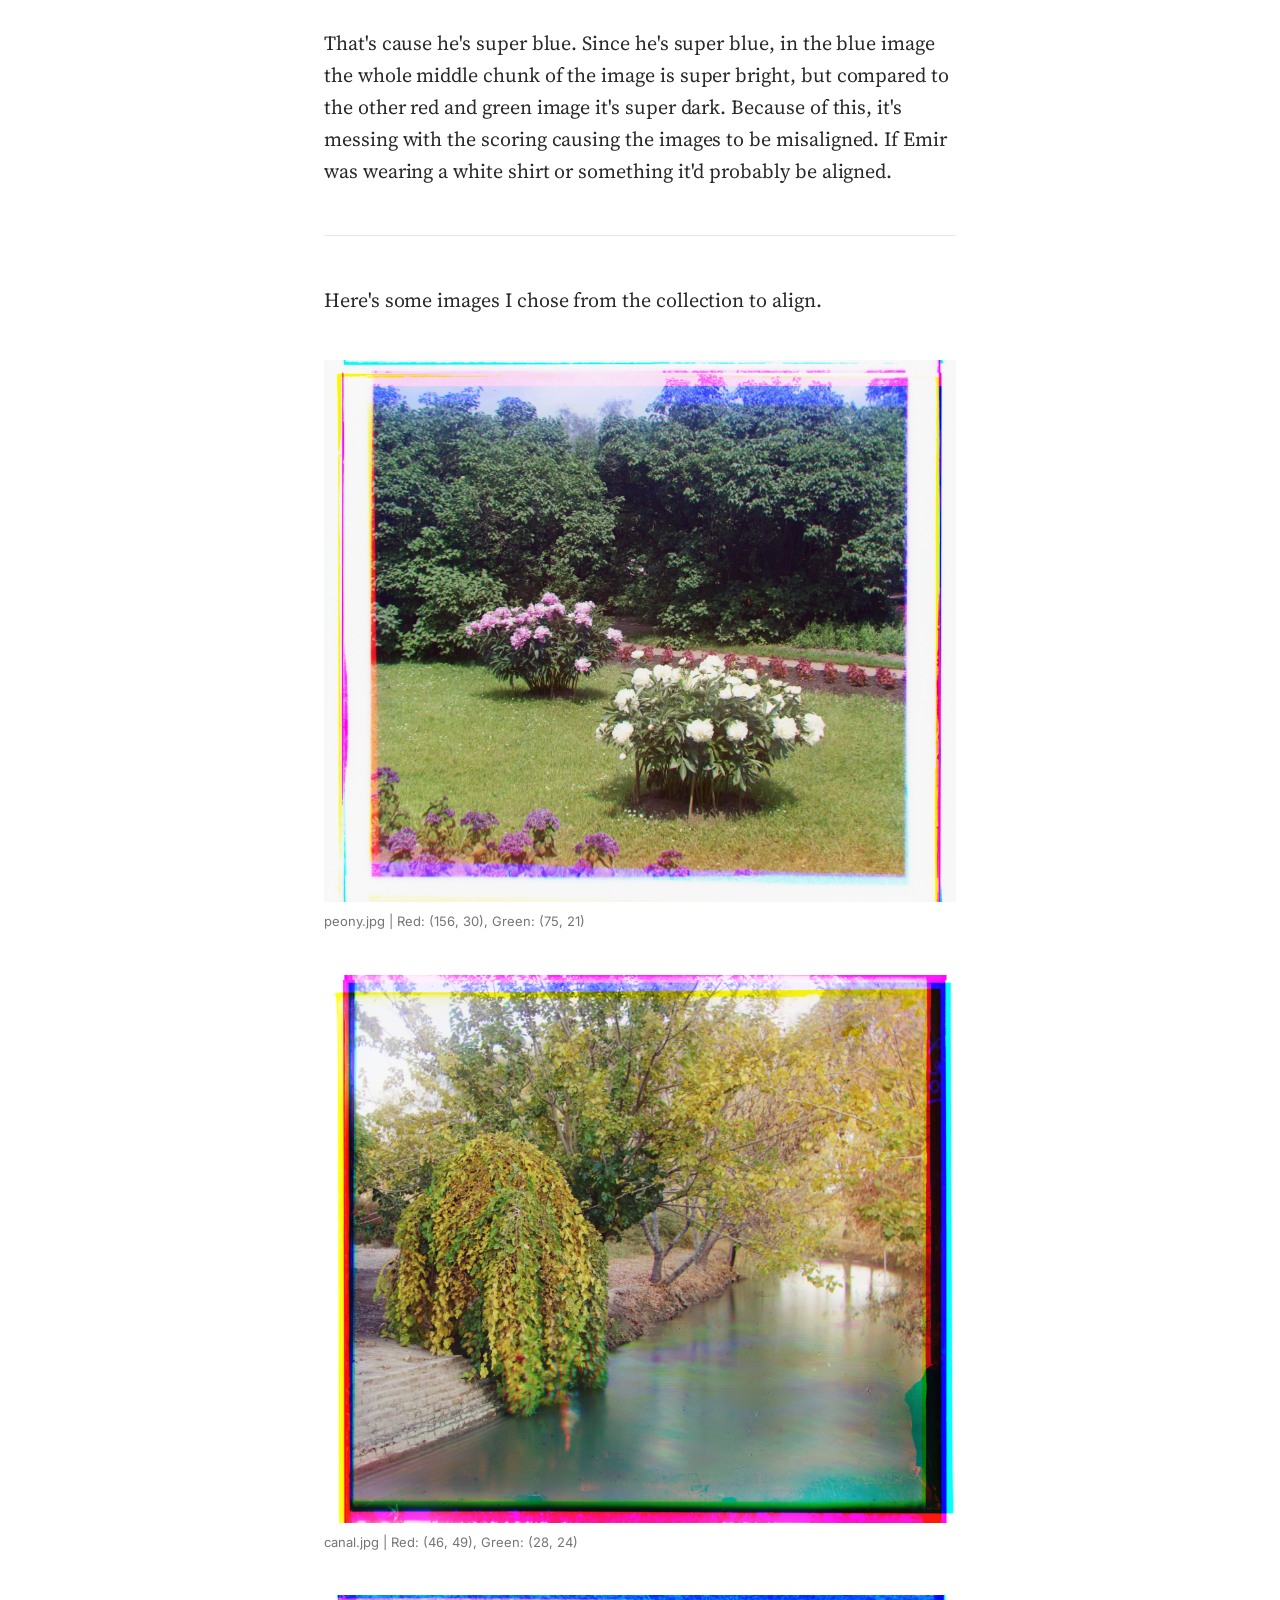
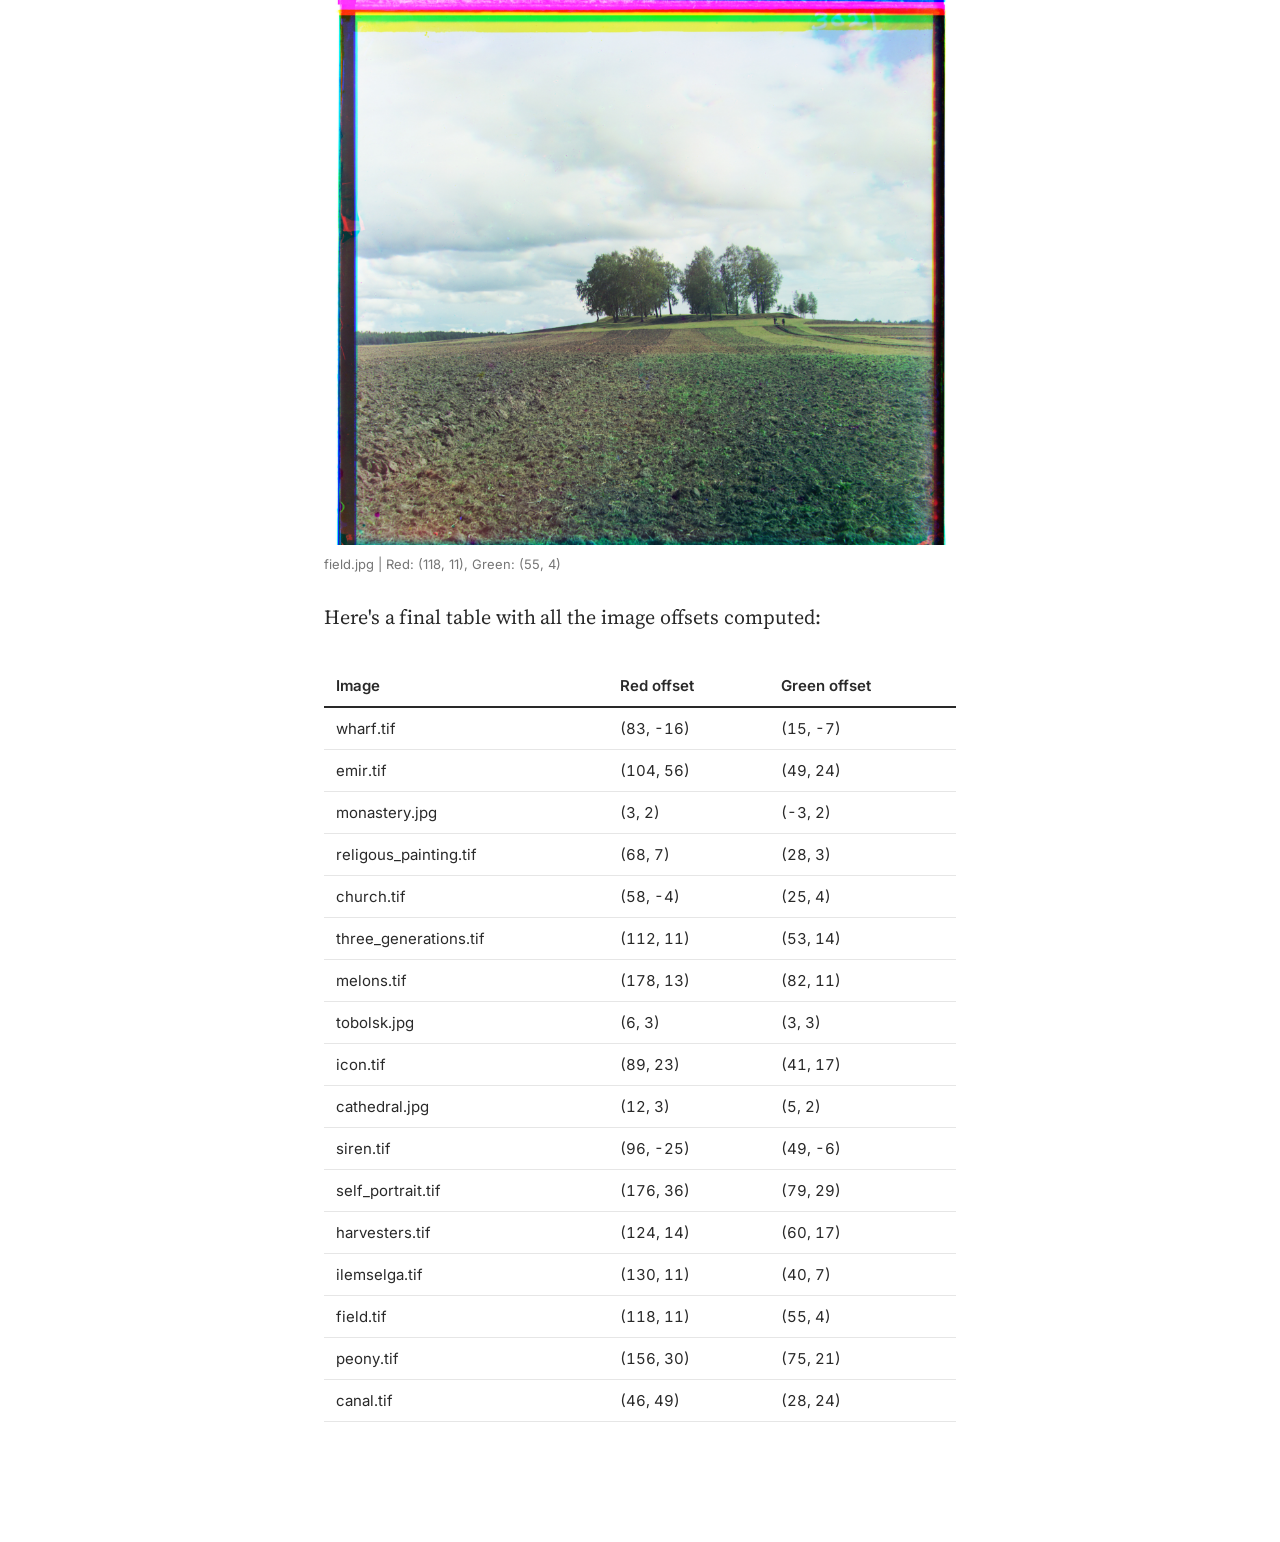
==== commit 68bb900c: "finished project 1" ====
--- a/Project_1/index.html
+++ b/Project_1/index.html
@@ -29,11 +29,13 @@
     <img class="avatar" src="../images/me.jpg" alt="Erson Payopay">
   </div>
 
-  <!-- ===== PARAGRAPH ===== -->
+  <!--
+  ===== PARAGRAPH =====
   <p>Write body text here. Paragraphs are set in Charter at 20px, the same
   measure Medium uses, so a line lands at roughly 80 characters. You can use
   <em>italics</em>, <strong>bold</strong>, inline <code>code</code>, and
   <a href="#">links</a> inside a paragraph without extra classes.</p>
+  -->
 
   <h2>The Premise</h2>
   <p>For this assignment, this one guy Prokudin-Gorskii took a bunch of photos. 
@@ -46,6 +48,8 @@
     there are a bunch of speckles everywhere. Our job is to line up these 3 images together
     so it looks pretty and all the colors match up!</p>
 
+  <hr>
+
   <h2>The Approach</h2>
 
   <p>So how can we line the images up? Well first we have to split the raw image into 3. Once we split them up,
@@ -62,10 +66,12 @@
   we iterate through all the pixel displacements and we use some sort of metric to see how well they match. The metric I chose was taking the L2 norm of the difference
   between the two images (as suggested from the project page). Basically finding how far the images are from each other! We can iterate through all the displacements, 
   save the displacement with the least distance, then output that. <br><br>
-
+  <!--
   After some deliberation, the algorithm I came up with looks like this:<br><br>
 
   <img src="images/codes.png" style="max-width: 600px; height: auto;"><br><br>
+  -->
+
 
   Alright, let's see how the images look:
   <br><br>
@@ -78,10 +84,15 @@
   Second of all, there's a huge error on line 46. On that line I use temp_matrix to iterate through the x displacements. I initially 
   set temp_matrix to a (has 0 displacement), but my range begins at an x displacement of -15. This means that if the optimal x displacement
   is 0, it will be logged at -15. You can see this happening in the picture, where y is aligned it's just x which has a bad displacement.
+
+  (code will be uploaded on the post after project deadline)
   <br><br>
 
   I eventually fix that error in this algorithm here:<br><br>
+  
+  <!--
   <img src="images/notempmatrix.png" style="max-width: 600px; height: auto;"><br><br>
+  -->
   Although I didn't add cropping yet (oops forgot to document), I iterate over x and y in the same step, resulting in this: <br><br>
 
   <img src="images/cathedralnotasbad.png" style="max-width: 600px; height: auto;"><br><br>
@@ -90,6 +101,7 @@
   I knew the cathedral should be aligned by now using simple metrics. It was here I decided to swtich my comparison. Instead of taking the L2 norm,
   I decided to take the normalized cross correlation, resulting in this algorithm:<br><br>
 
+  <!--
   <pre><code>def align(a, b, xd=15, yd=15, crop_percent=0.10):
   # crop b on all sides
   cropped_b = crop_image(b, crop_percent)
@@ -114,10 +126,10 @@
               best_yd = j
               best_xd = i
 
-  return (best_yd, best_xd)</code></pre><br>
-  </p>
-
-  <p>I also implemented some helper functions here:<br><br></p>
+  return (best_yd, best_xd)</code></pre>
+  </p>
+
+  <p>I also implemented some helper functions here:<br></p>
   <pre><code># helper functions
 def ncc(a, b):
     a_flat = a.flatten()
@@ -143,6 +155,7 @@
 def roll_image(a, xy):
     return np.roll(a, shift=xy, axis=(0, 1))</code></pre>
 
+  -->
   <p>Finally the images are aligned! Check them out! I also corrected the color order when stacking, which I didn't notice since I was too busy aligning.
     <br><br>Calculated alignments are in the footers. (y, x) 
   </p>
@@ -164,13 +177,158 @@
     </figure>
   </div>
 
+  <hr>
+
+  <h2>Image Pyramids!</h2>
+
+  <p>First, let's test our algorithm on one of the bigger images. I chose to do melons.tif, here's what it looks like:
+
+  <img src="images/trashmelons.png" style="max-width: 600px; height: auto;"><br><br>
+
+  Yikes! It's way off. The reason for this is that theoretically it should work, but the image is so big trying to align it with a displacement > 15 takes a LONG time to run.
+  Even running this with ±15 took ~40s to run. Which is why we have to use an image pyramid. First, we find the alignment of the downscaled image, iterating through a large pixel
+  displacement. Once we find that, we scale the image back up and use the displacement we found before as a base to search from, we can search through a much smaller pixel
+  to fine tune our search. The resulting algorithm is here:
+
+  <!--
+  <pre><code>def image_pyramid(a, b, depth=4):
+    # base case
+    if depth == 0:
+        return align(a, b)
+
+    # get the displacement on half the image
+    small_xd, small_yd = image_pyramid(sk.transform.rescale(a, 0.5), sk.transform.rescale(b, 0.5), depth - 1)
+
+    # then multiply by 2 since our displacement once we move back to normal resolution will be 2x the one we found at smaller resolution
+    normal_xd = small_xd * 2
+    normal_yd = small_yd * 2
+
+    # now we can shift by that displacement and further refine our search in a smaller window
+    shifted_a = roll_image(a, (normal_xd, normal_yd))
+    refined_xd, refined_yd = align(shifted_a, b, xd=5, yd=5)
+
+    # get the final calculated displacement by adding the two
+    final_xd = refined_xd + normal_xd
+    final_yd = refined_yd + normal_yd
+
+    return (final_xd, final_yd)</code></pre>
+  </p>
+  <p>
+  -->
   <br><br>
-
-  <h2>Image Pyramids!</h2>
-
-  <p></p>
-
-  <!-- ===== SECTION HEADER ===== -->
+  Okay, let's see what melons looks like now. <br><br>
+
+  <img src="images/melons.jpg" style="max-width: 600px; height: auto;"><br><br>
+
+  Looks great! Here's a slideshow of all the images! Look through them! Their displacements are in the footers. 
+
+  <div class="carousel">
+    <figure>
+      <img src="images/melons.jpg" alt="Slide 1">
+      <figcaption>melons.jpg | Red: (178, 13), Green: (82, 11)</figcaption>
+    </figure>
+    <figure>
+      <img src="images/religous_painting.jpg" alt="Slide 2">
+      <figcaption>religious_painting.jpg | Red: (68, 7), Green: (28, 3)</figcaption>
+    </figure>
+    <figure>
+      <img src="images/self_portrait.jpg" alt="Slide 3">
+      <figcaption>self_portrait.jpg | Red: (176, 36), Green: (79, 29)</figcaption>
+    </figure>
+    <figure>
+      <img src="images/harvesters.jpg" alt="Slide 3">
+      <figcaption>harvesters.jpg | Red: (124, 14), Green: (60, 17)</figcaption>
+    </figure>
+    <figure>
+      <img src="images/three_generations.jpg" alt="Slide 3">
+      <figcaption>three_generations.jpg | Red: (112, 11), Green: (53, 14)</figcaption>
+    </figure>
+    <figure>
+      <img src="images/ilemselga.jpg" alt="Slide 3">
+      <figcaption>ilemselg.jpg | Red: (130, 11), Green: (40, 7)</figcaption>
+    </figure>
+    <figure>
+      <img src="images/icon.jpg" alt="Slide 3">
+      <figcaption>icon.jpg | Red: (89, 23), Green: (41, 17)</figcaption>
+    </figure>
+    <figure>
+      <img src="images/church.jpg" alt="Slide 3">
+      <figcaption>church.jpg | Red: (58, -4), Green: (25, 4)</figcaption>
+    </figure>
+    <figure>
+      <img src="images/wharf.jpg" alt="Slide 3">
+      <figcaption>wharf.jpg | Red: (83, -16), Green: (15, -7)</figcaption>
+    </figure>
+    <figure>
+      <img src="images/siren.jpg" alt="Slide 3">
+      <figcaption>siren.jpg, my favorite :D | Red: (96, -25), Green: (49, -6)</figcaption>
+    </figure>
+    <figure>
+      <img src="images/emir.jpg" alt="Slide 3">
+      <figcaption>emir.jpg | Red: (104, 56), Green: (49, 24)</figcaption>
+    </figure>
+  </div>
+  </p>
+  <p>
+  The one exception is Emir, who is slightly misaligned: <br><br>
+
+  <img src="images/emirmessedup.png" style="max-width: 500px; height: auto; display: block; margin: 0 auto;"><br>
+
+  That's cause he's super blue. Since he's super blue, in the blue image the whole middle chunk of the image is super bright,
+  but compared to the other red and green image it's super dark. Because of this, it's messing with the scoring causing the images to be misaligned.
+  If Emir was wearing a white shirt or something it'd probably be aligned.
+  </p>
+  <hr>
+
+  <p>
+  Here's some images I chose from the collection to align. 
+
+  <figure>
+    <img src="images/peony.jpg" alt="Slide 1">
+    <figcaption>peony.jpg | Red: (156, 30), Green: (75, 21)</figcaption>
+  </figure>
+  <figure>
+    <img src="images/canal.jpg" alt="Slide 2">
+    <figcaption>canal.jpg | Red: (46, 49), Green: (28, 24)</figcaption>
+  </figure>
+  <figure>
+    <img src="images/field.jpg" alt="Slide 3">
+    <figcaption>field.jpg | Red: (118, 11), Green: (55, 4)</figcaption>
+  </figure>
+  </p>
+  <p>
+  Here's a final table with all the image offsets computed:
+  </p>
+
+  <!-- ===== TABLE ===== -->
+  <table>
+    <thead>
+      <tr><th>Image</th><th>Red offset</th><th>Green offset</th></tr>
+    </thead>
+    <tbody>
+      <tr><td>wharf.tif</td><td>(83, -16)</td><td>(15, -7)</td></tr>
+      <tr><td>emir.tif</td><td>(104, 56)</td><td>(49, 24)</td></tr>
+      <tr><td>monastery.jpg</td><td>(3, 2)</td><td>(-3, 2)</td></tr>
+      <tr><td>religous_painting.tif</td><td>(68, 7)</td><td>(28, 3)</td></tr>
+      <tr><td>church.tif</td><td>(58, -4)</td><td>(25, 4)</td></tr>
+      <tr><td>three_generations.tif</td><td>(112, 11)</td><td>(53, 14)</td></tr>
+      <tr><td>melons.tif</td><td>(178, 13)</td><td>(82, 11)</td></tr>
+      <tr><td>tobolsk.jpg</td><td>(6, 3)</td><td>(3, 3)</td></tr>
+      <tr><td>icon.tif</td><td>(89, 23)</td><td>(41, 17)</td></tr>
+      <tr><td>cathedral.jpg</td><td>(12, 3)</td><td>(5, 2)</td></tr>
+      <tr><td>siren.tif</td><td>(96, -25)</td><td>(49, -6)</td></tr>
+      <tr><td>self_portrait.tif</td><td>(176, 36)</td><td>(79, 29)</td></tr>
+      <tr><td>harvesters.tif</td><td>(124, 14)</td><td>(60, 17)</td></tr>
+      <tr><td>ilemselga.tif</td><td>(130, 11)</td><td>(40, 7)</td></tr>
+      <tr><td>field.tif</td><td>(118, 11)</td><td>(55, 4)</td></tr>
+      <tr><td>peony.tif</td><td>(156, 30)</td><td>(75, 21)</td></tr>
+      <tr><td>canal.tif</td><td>(46, 49)</td><td>(28, 24)</td></tr>
+
+    </tbody>
+  </table>
+
+  <!--
+  ===== SECTION HEADER ===== 
   <h2>Part 1: Section header</h2>
 
   <p>Every <code>&lt;p&gt;</code>, <code>&lt;h2&gt;</code>, and
@@ -181,7 +339,7 @@
 
   <p>Use <code>&lt;h3&gt;</code> for smaller steps inside a part.</p>
 
-  <!-- ===== IMAGE WITH FOOTNOTE ===== -->
+  ===== IMAGE WITH FOOTNOTE ===== 
   <figure>
     <img src="./images/example.jpg" alt="Describe the image here">
     <figcaption>A short footnote under the image, left-aligned and gray.</figcaption>
@@ -190,7 +348,7 @@
   <p>Drop image files into <code>Project_1/images/</code> and point
   <code>src</code> at them.</p>
 
-  <!-- ===== TWO IMAGES SIDE BY SIDE ===== -->
+   ===== TWO IMAGES SIDE BY SIDE ===== 
   <div class="figure-row">
     <figure>
       <img src="./images/example.jpg" alt="Left image">
@@ -202,7 +360,7 @@
     </figure>
   </div>
 
-  <!-- ===== IMAGE CAROUSEL (each figure = one slide with its own footnote) ===== -->
+  ===== IMAGE CAROUSEL (each figure = one slide with its own footnote) ===== 
   <div class="carousel">
     <figure>
       <img src="./images/example.jpg" alt="Slide 1">
@@ -218,16 +376,17 @@
     </figure>
   </div>
 
-  <!-- ===== CODE BLOCK ===== -->
+   ===== CODE BLOCK ===== 
   <pre><code>def align(a, b):
     return np.roll(a, best_shift(a, b), axis=(0, 1))</code></pre>
 
-  <!-- ===== SECTION DIVIDER ===== -->
+   ===== SECTION DIVIDER ===== 
   <hr>
 
   <h2>Part 2: Another section</h2>
 
   <p>Copy any block above and edit the text. That is the whole system.</p>
+  -->
 
 </main>
 
--- a/style.css
+++ b/style.css
@@ -223,6 +223,30 @@
 .carousel-controls button:hover { color: var(--text); }
 
 .carousel-counter { min-width: 40px; text-align: center; }
+
+/* ---------- Tables ---------- */
+
+table {
+  width: 100%;
+  border-collapse: collapse;
+  margin: 32px 0 0;
+  font-family: var(--sans);
+  font-size: 15px;
+  line-height: 1.4;
+}
+
+th, td {
+  text-align: left;
+  padding: 10px 12px;
+  border-bottom: 1px solid var(--rule);
+}
+
+th {
+  font-weight: 600;
+  border-bottom: 2px solid var(--text);
+}
+
+td { font-variant-numeric: tabular-nums; }
 
 /* ---------- Misc ---------- */
 
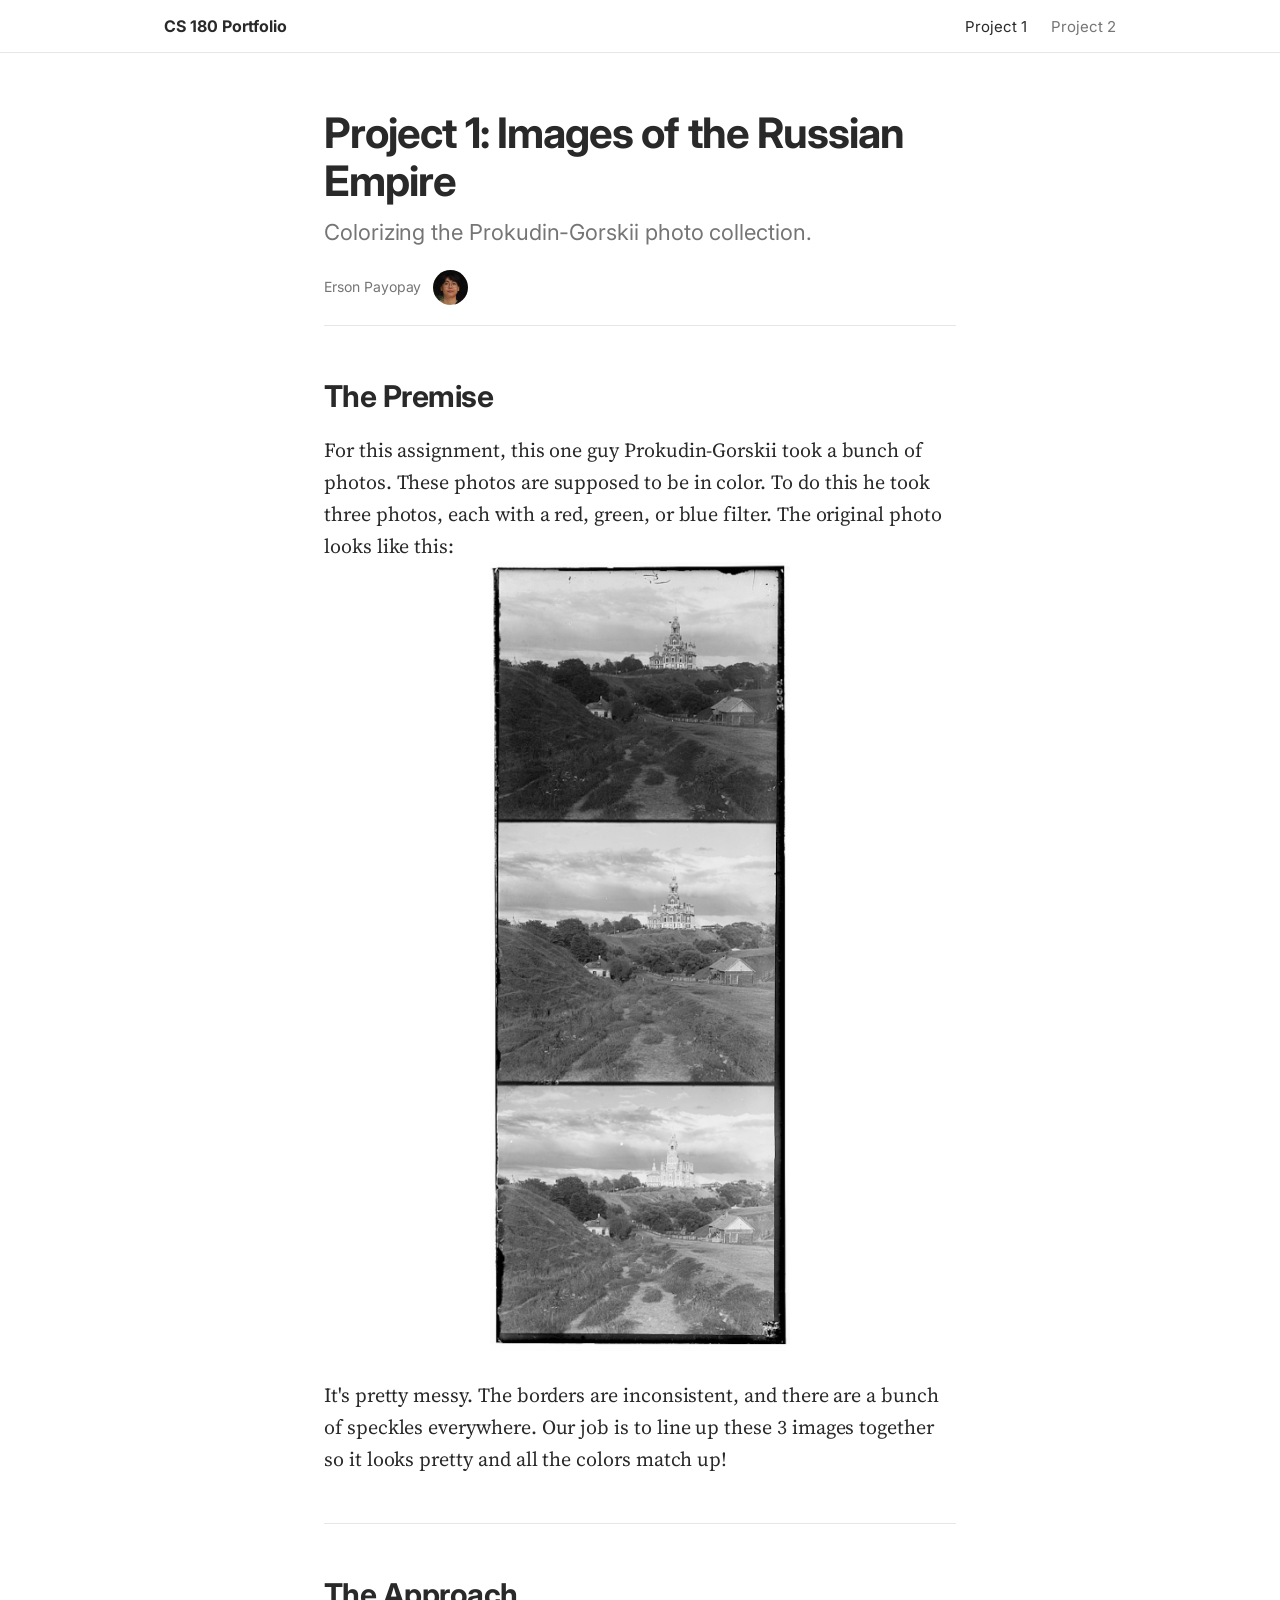
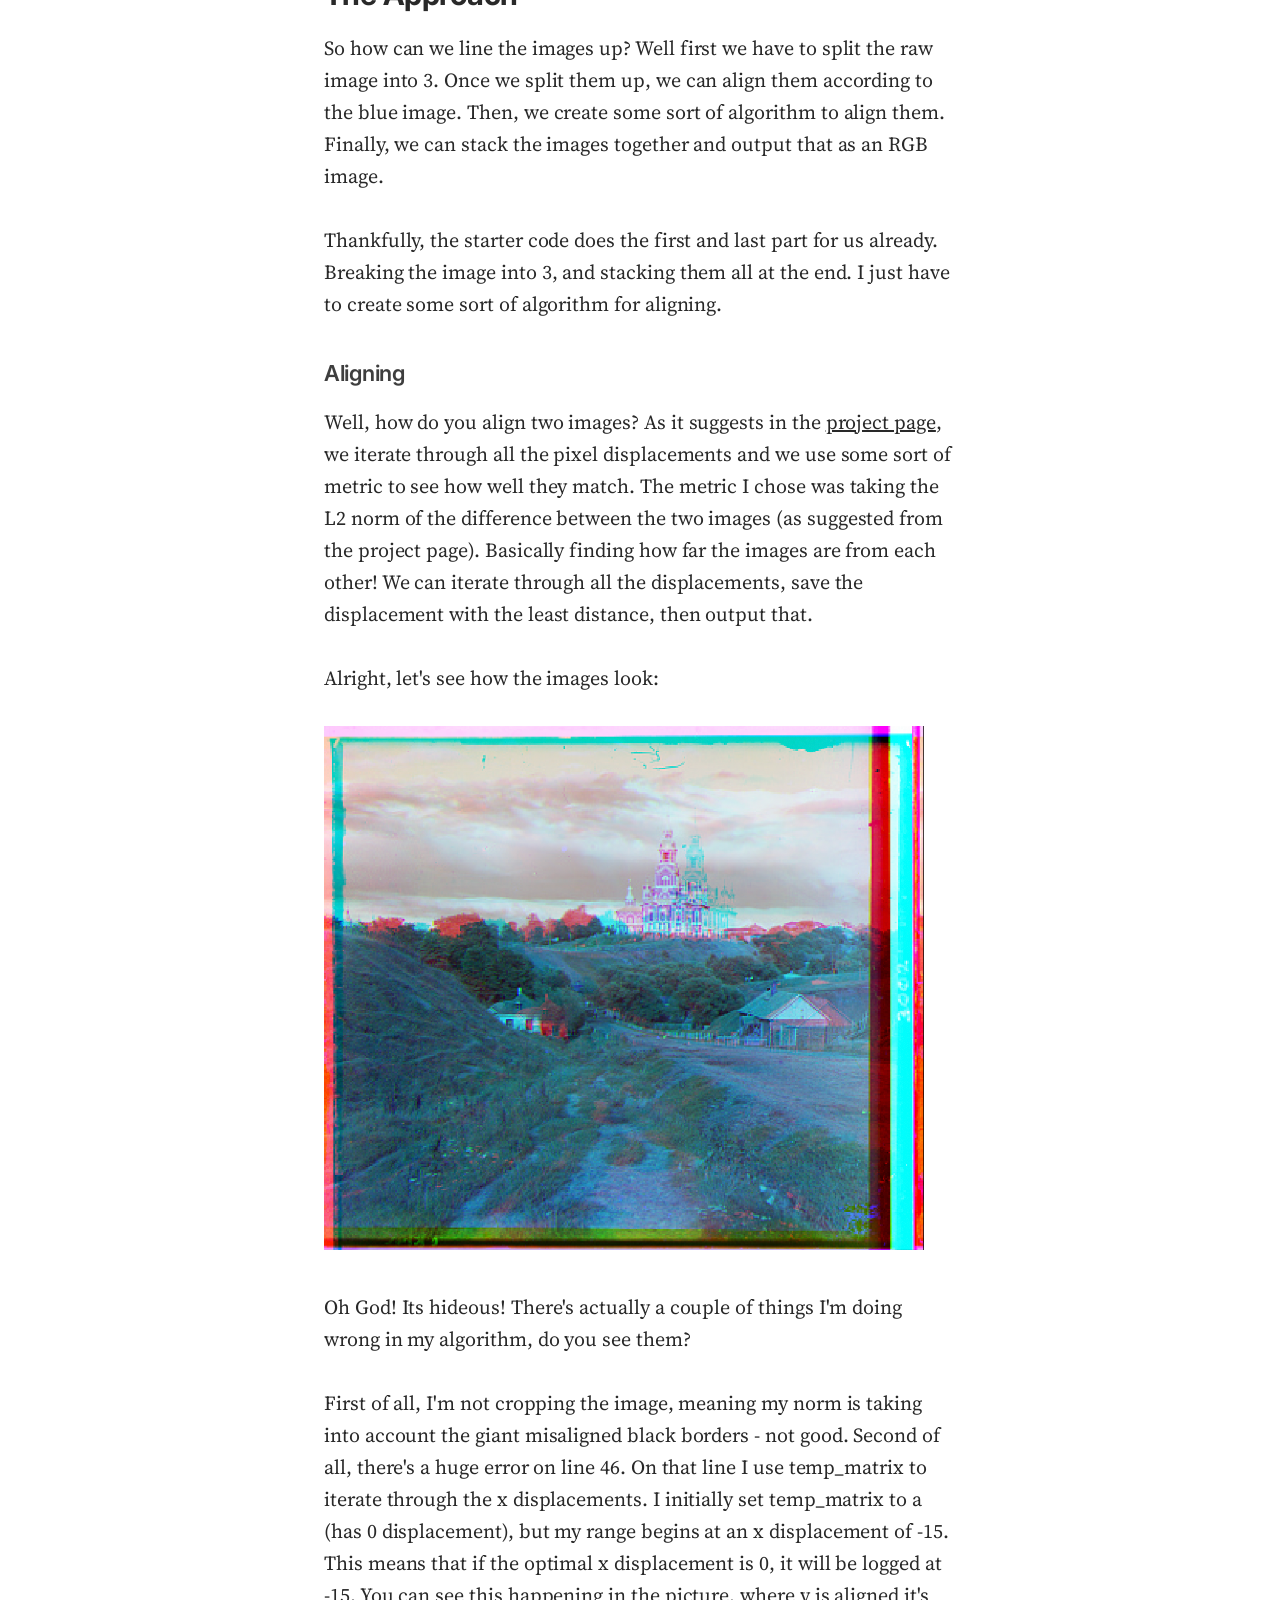
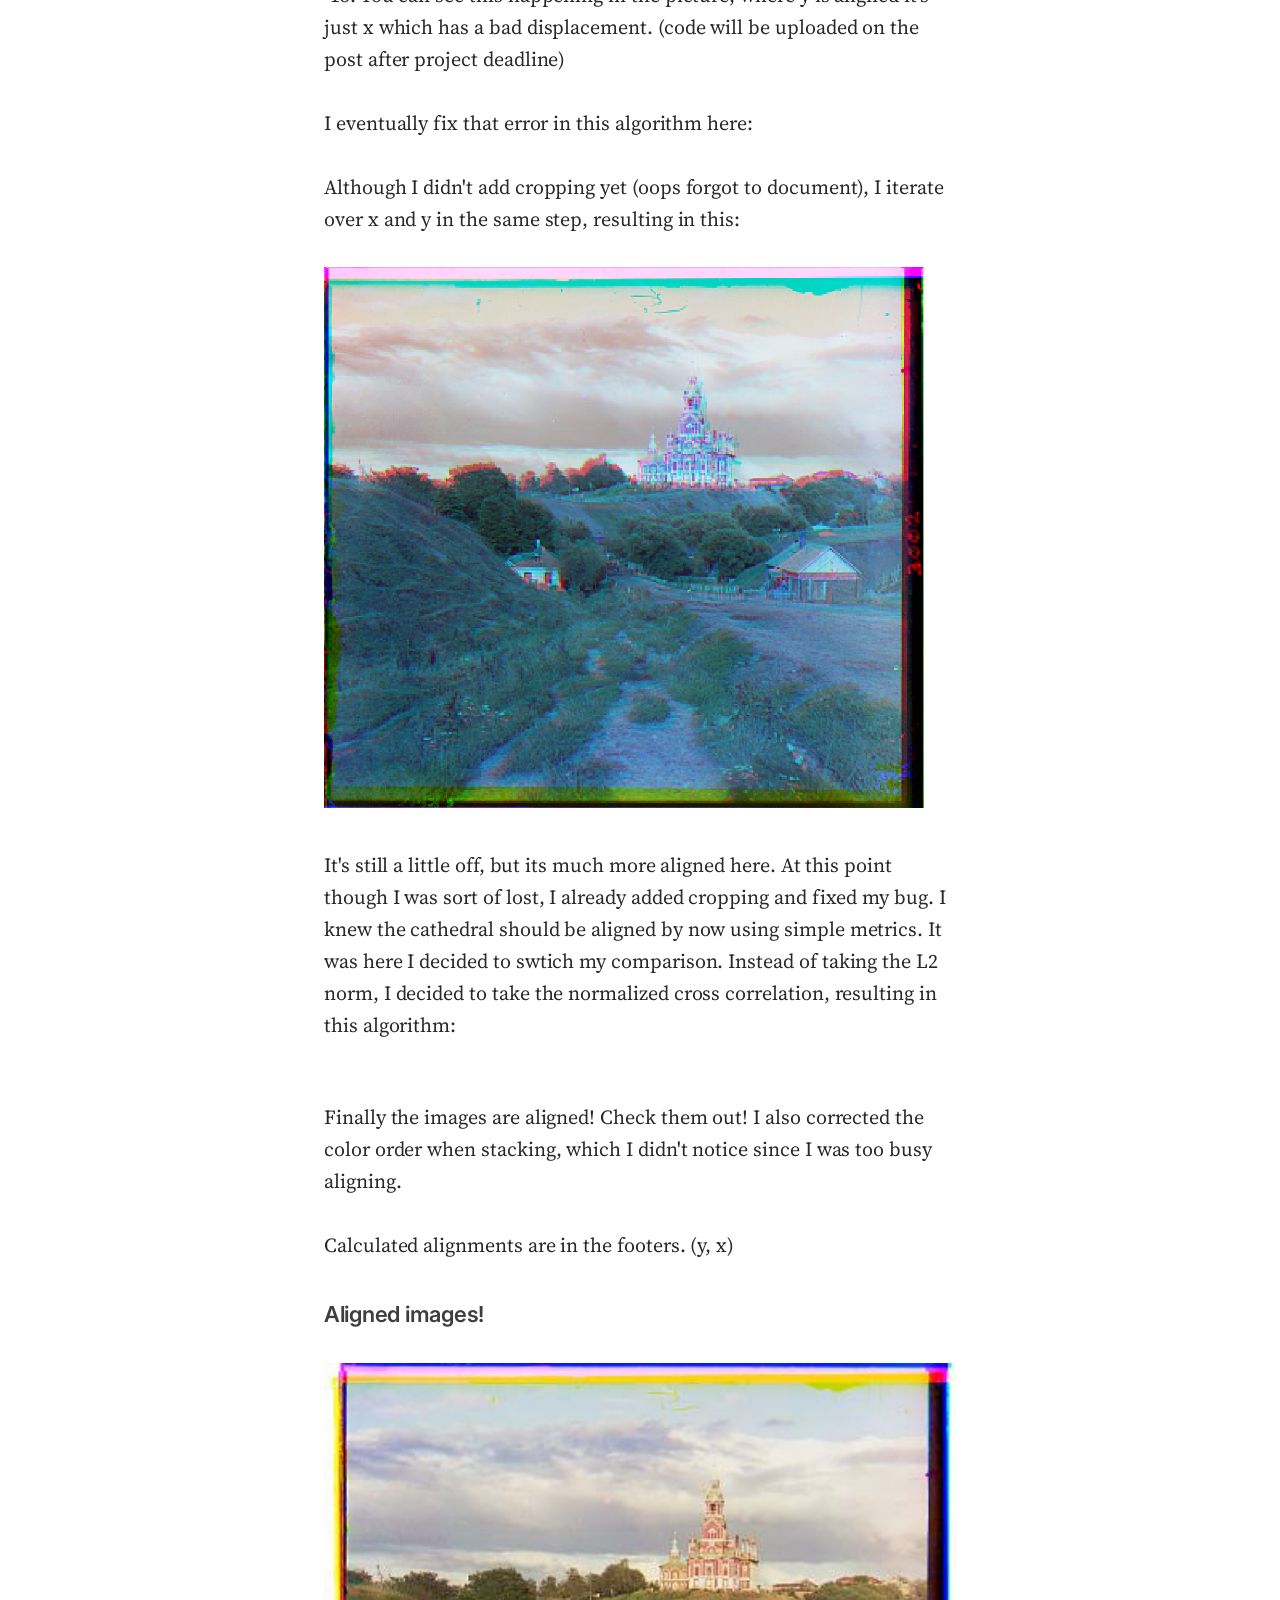
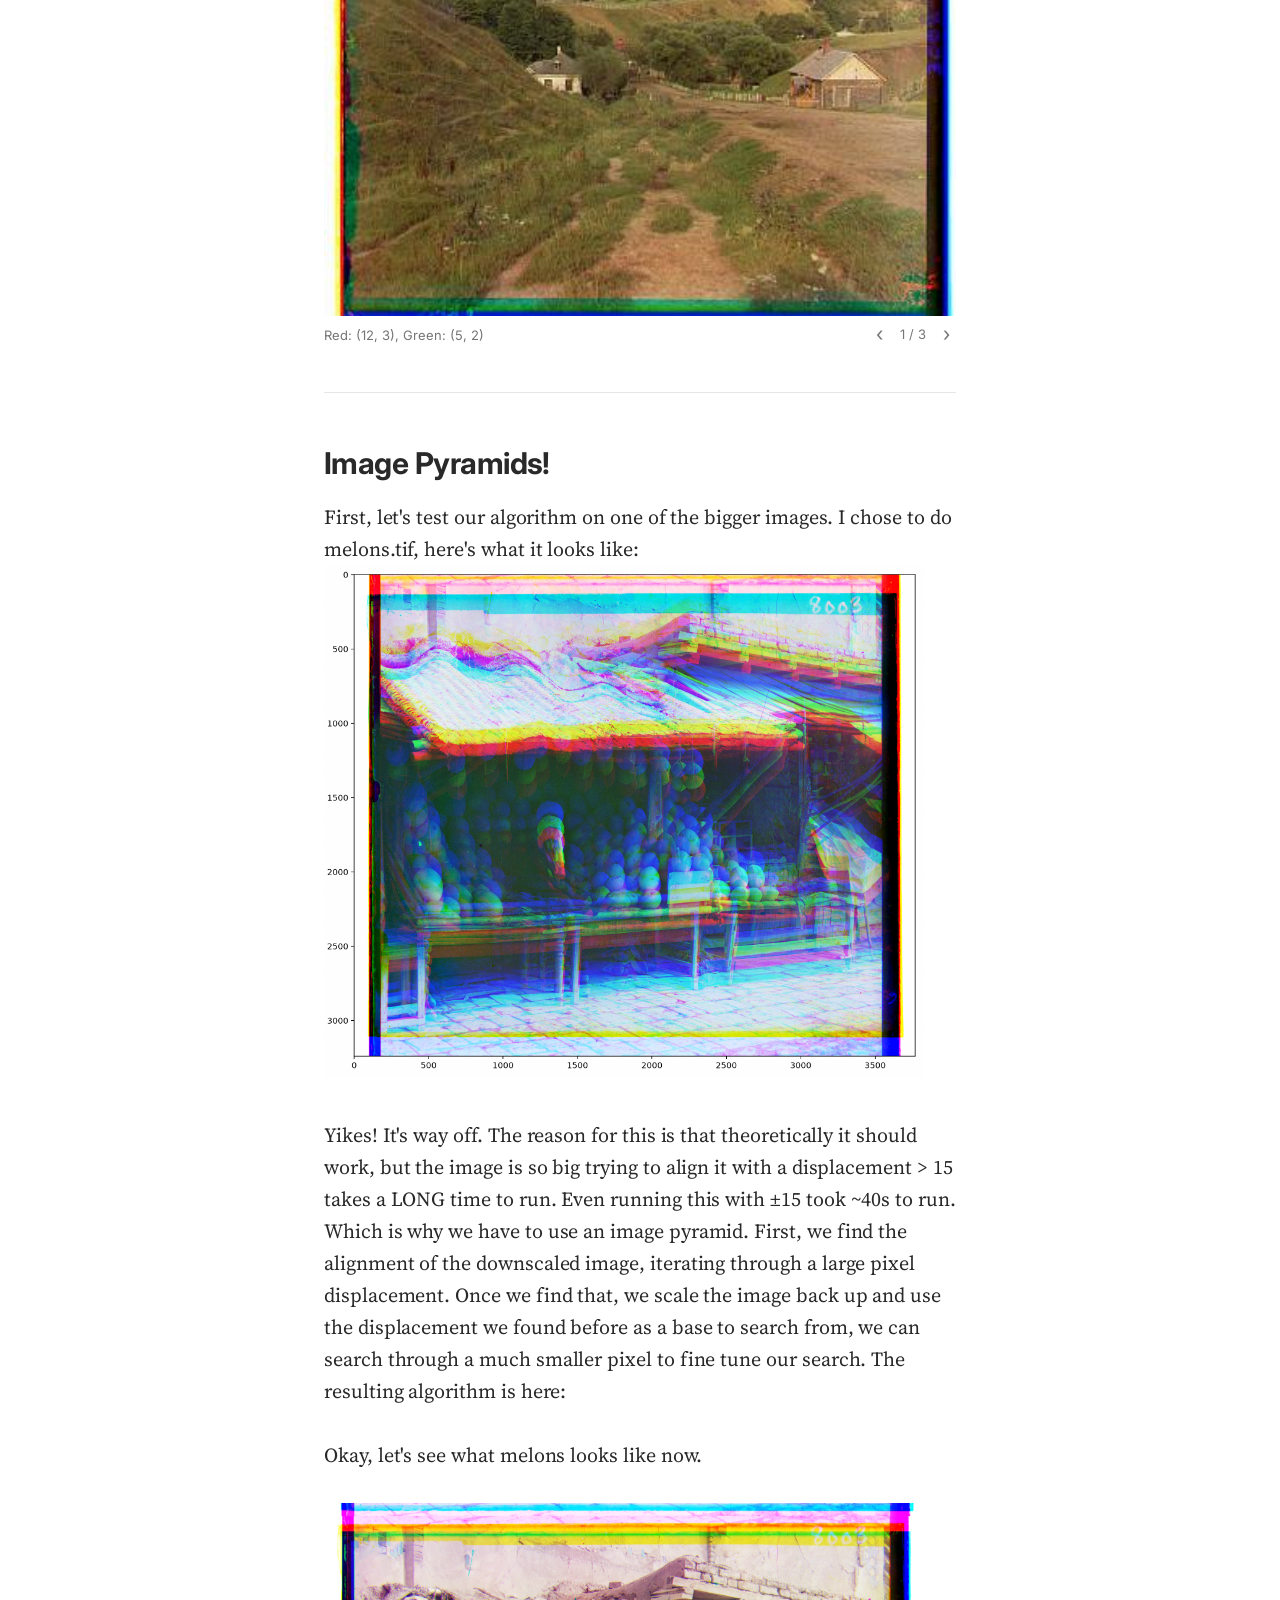
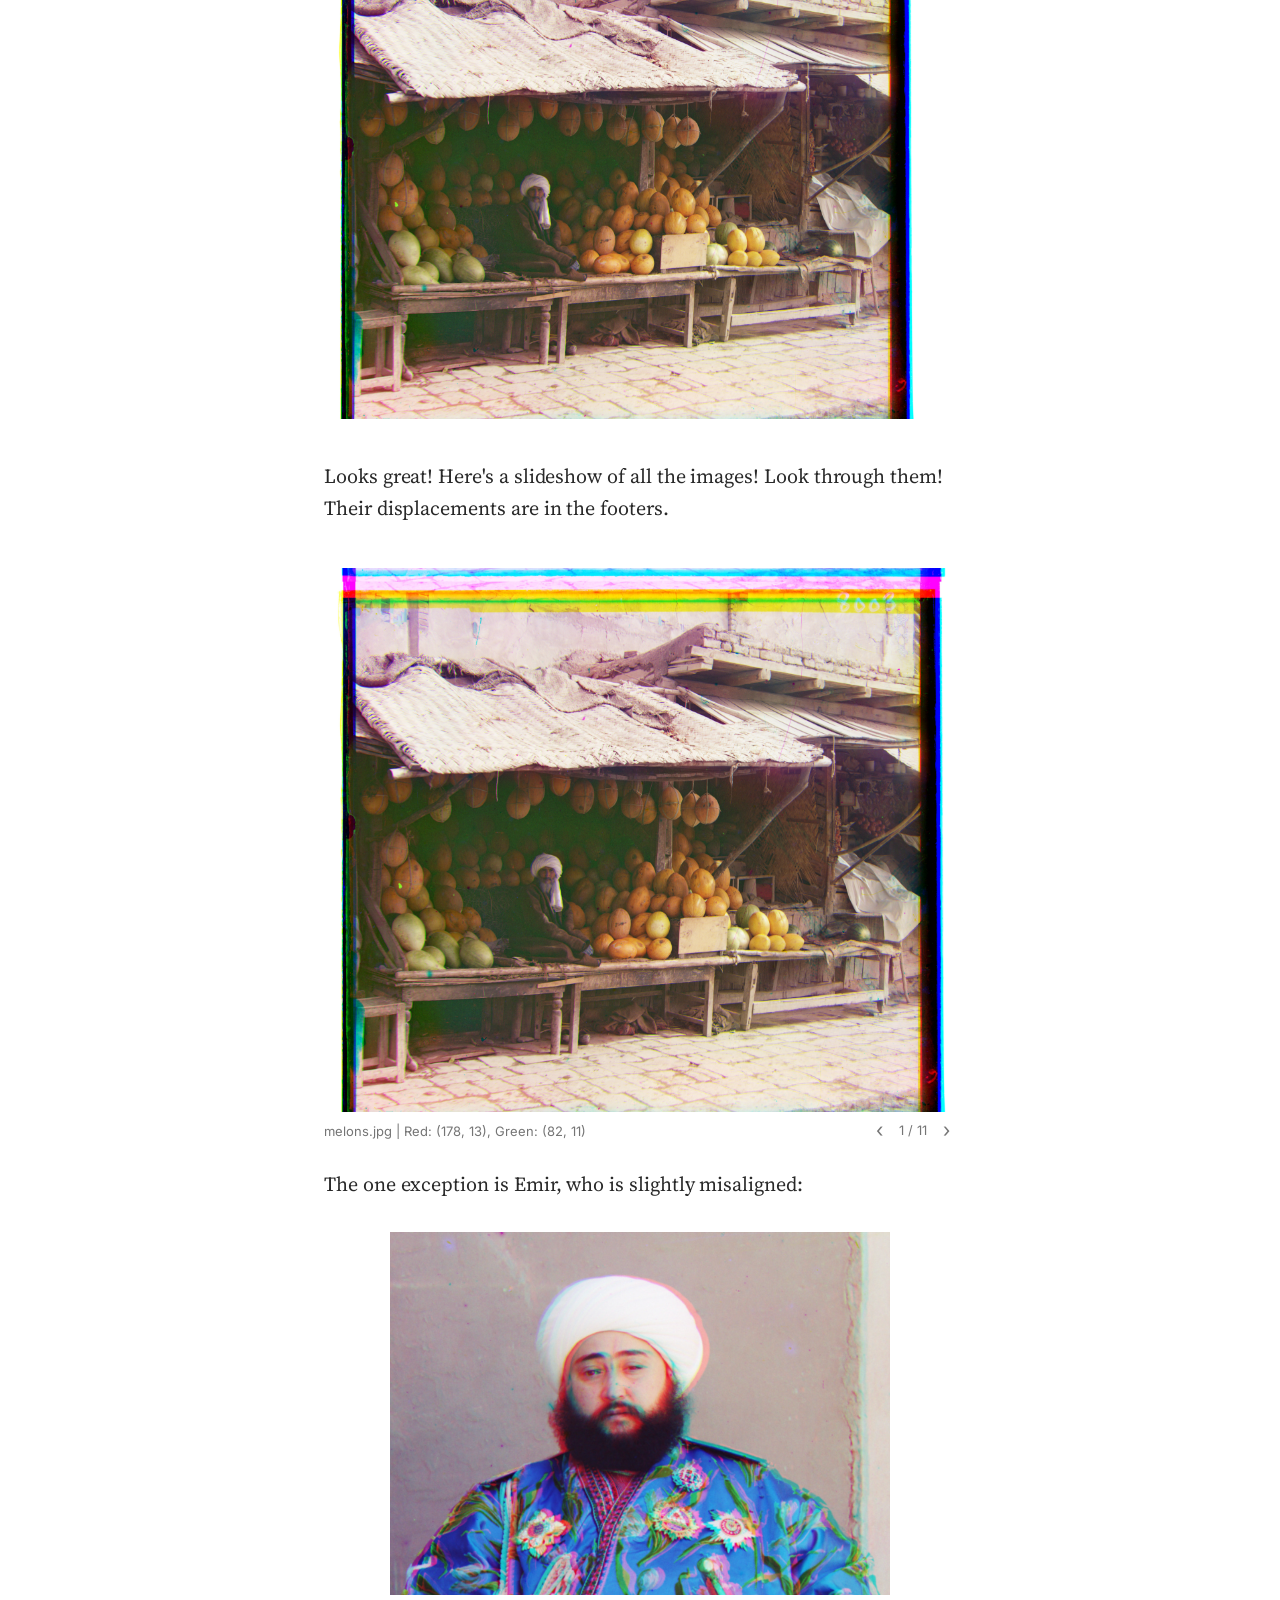
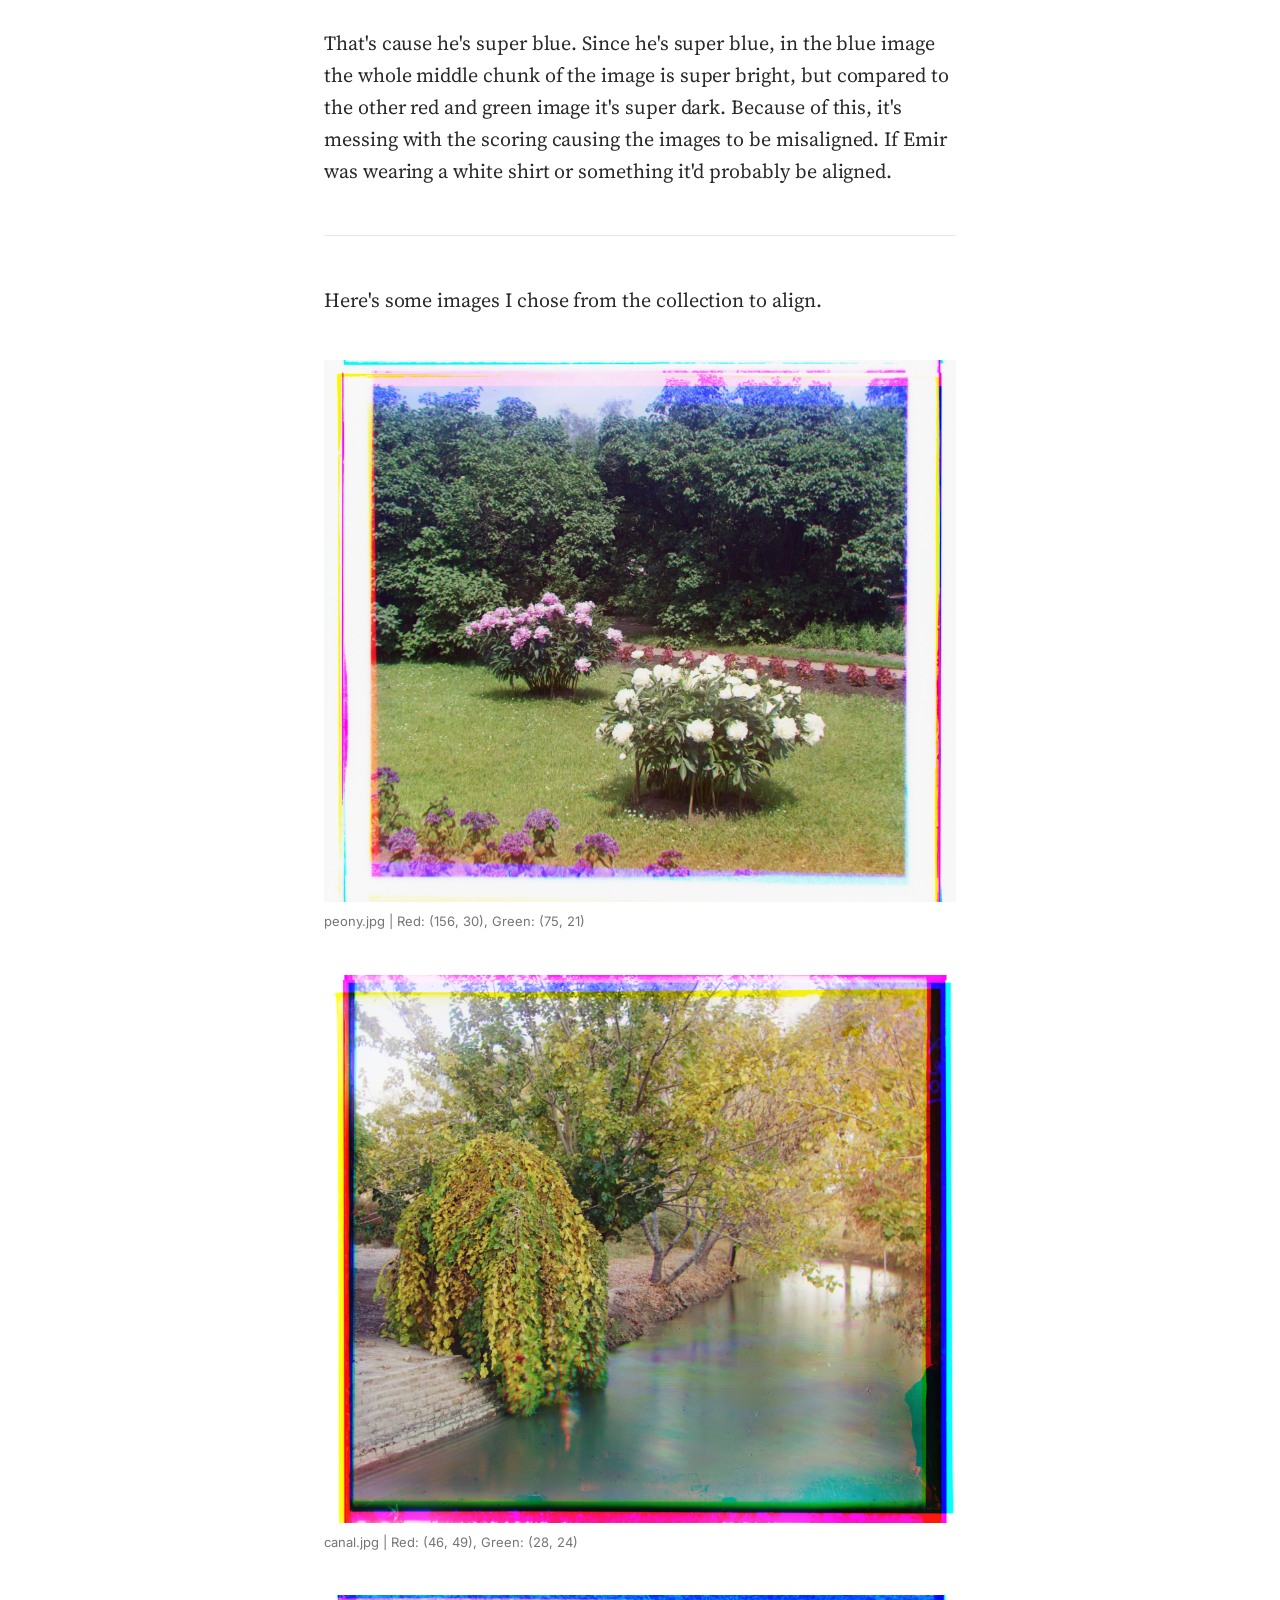
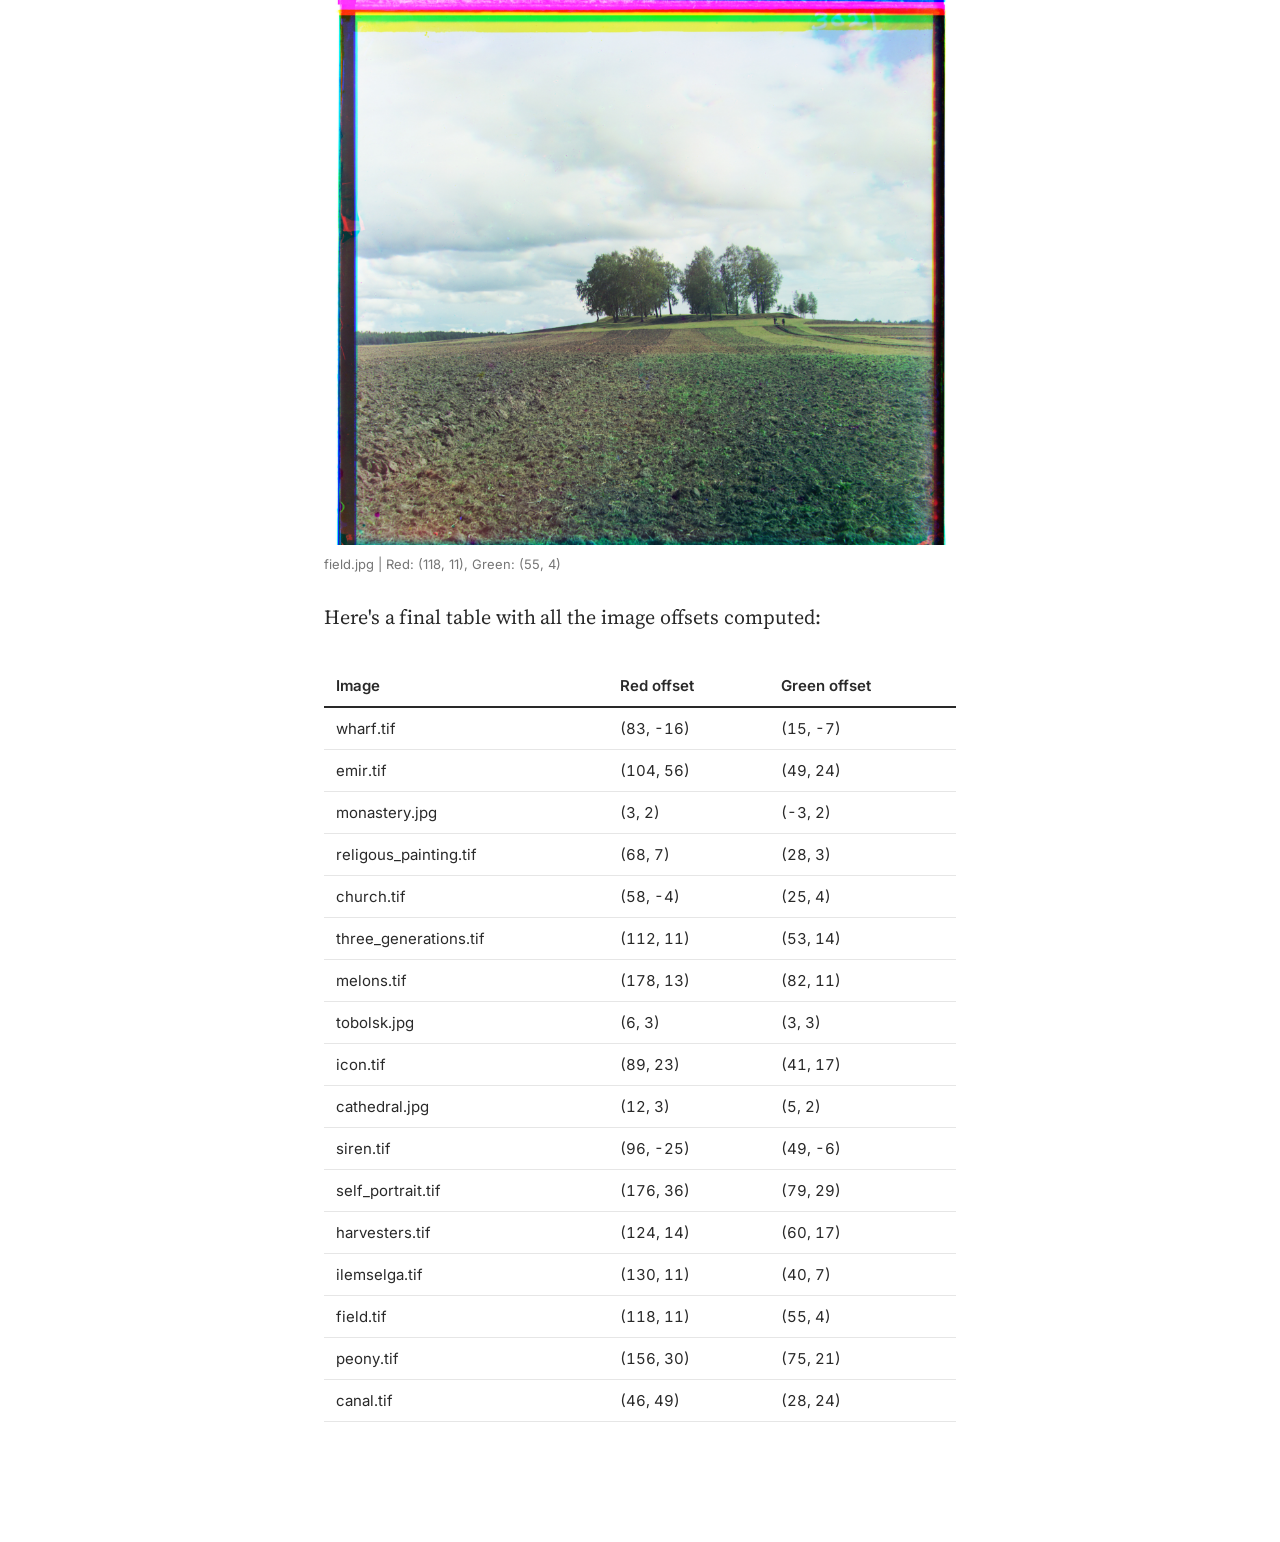
==== commit 9ff11eca: "finish proj2" ====
--- a/Project_1/index.html
+++ b/Project_1/index.html
@@ -16,6 +16,7 @@
   <div class="nav-inner">
     <a class="nav-title" href="../index.html">CS 180 Portfolio</a>
     <a class="nav-link active" href="./index.html">Project 1</a>
+    <a class="nav-link" href="../Project_2/index.html">Project 2</a>
   </div>
 </nav>
 
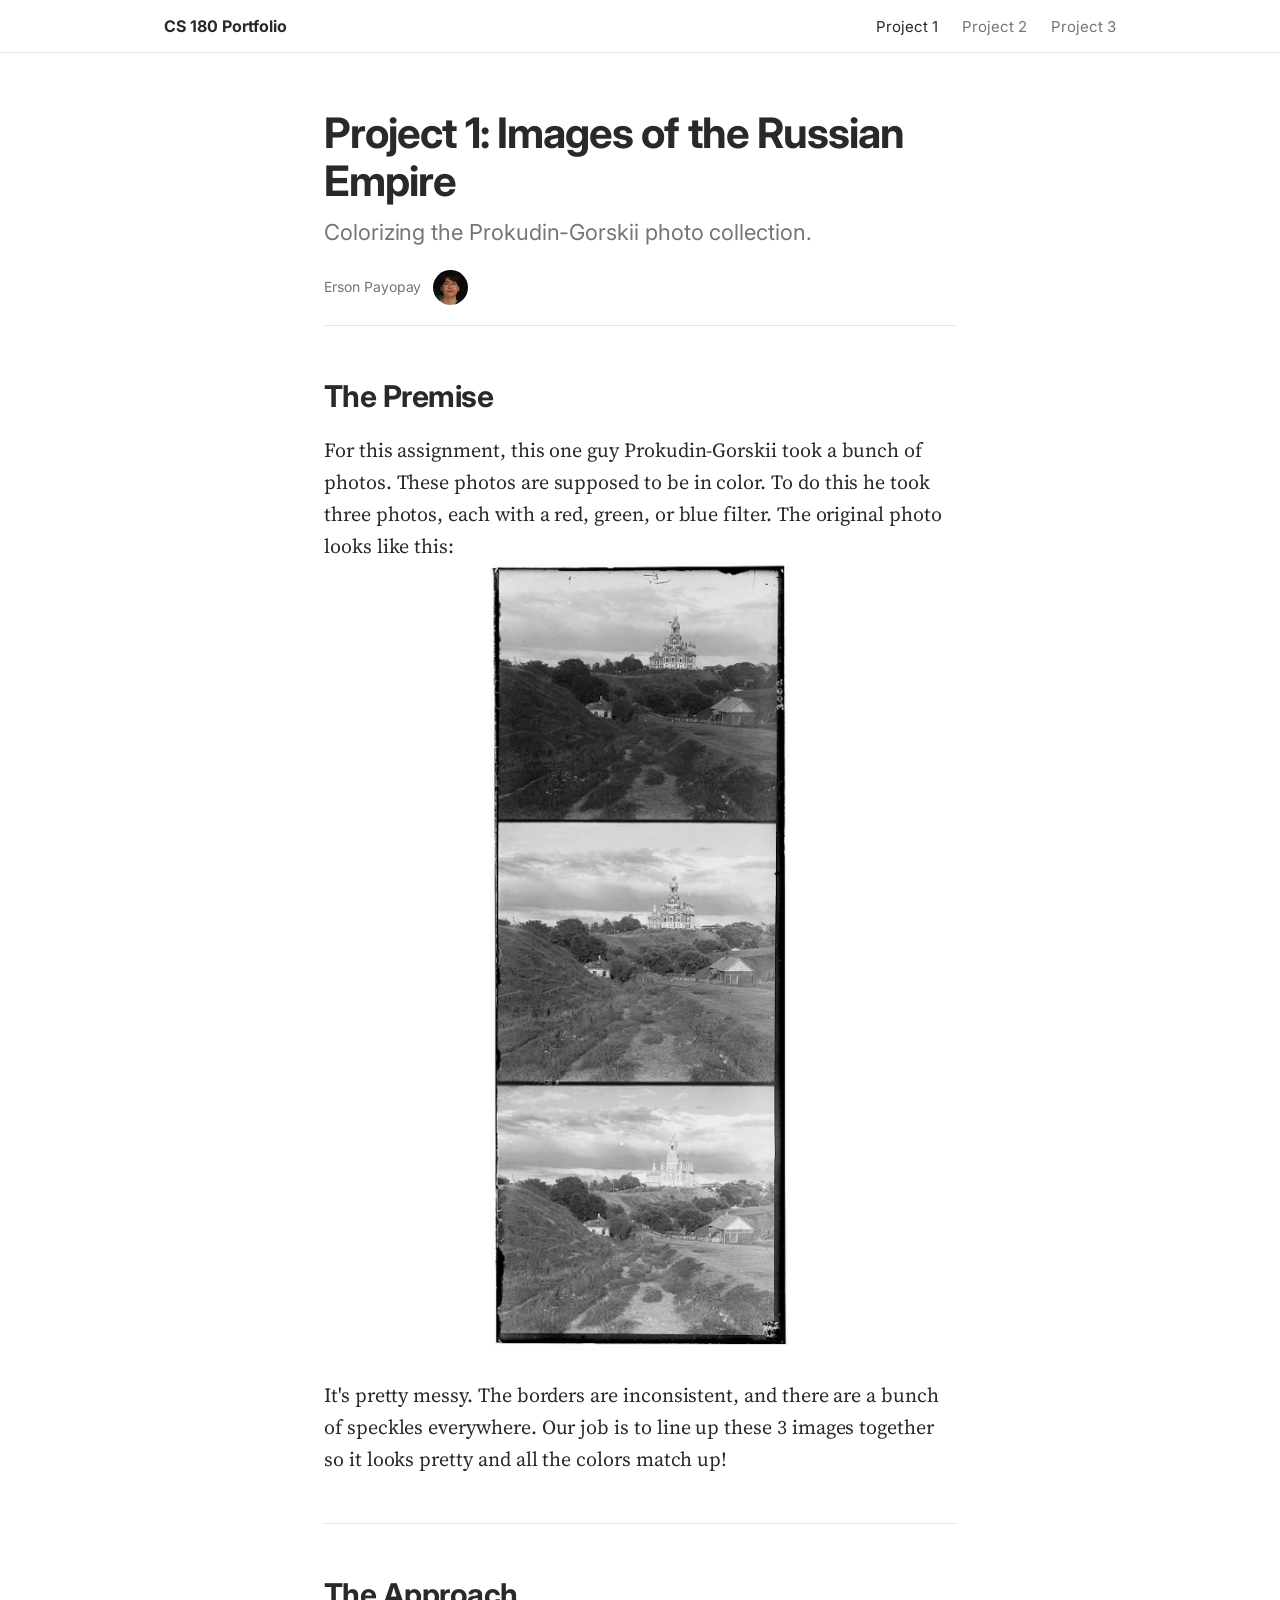
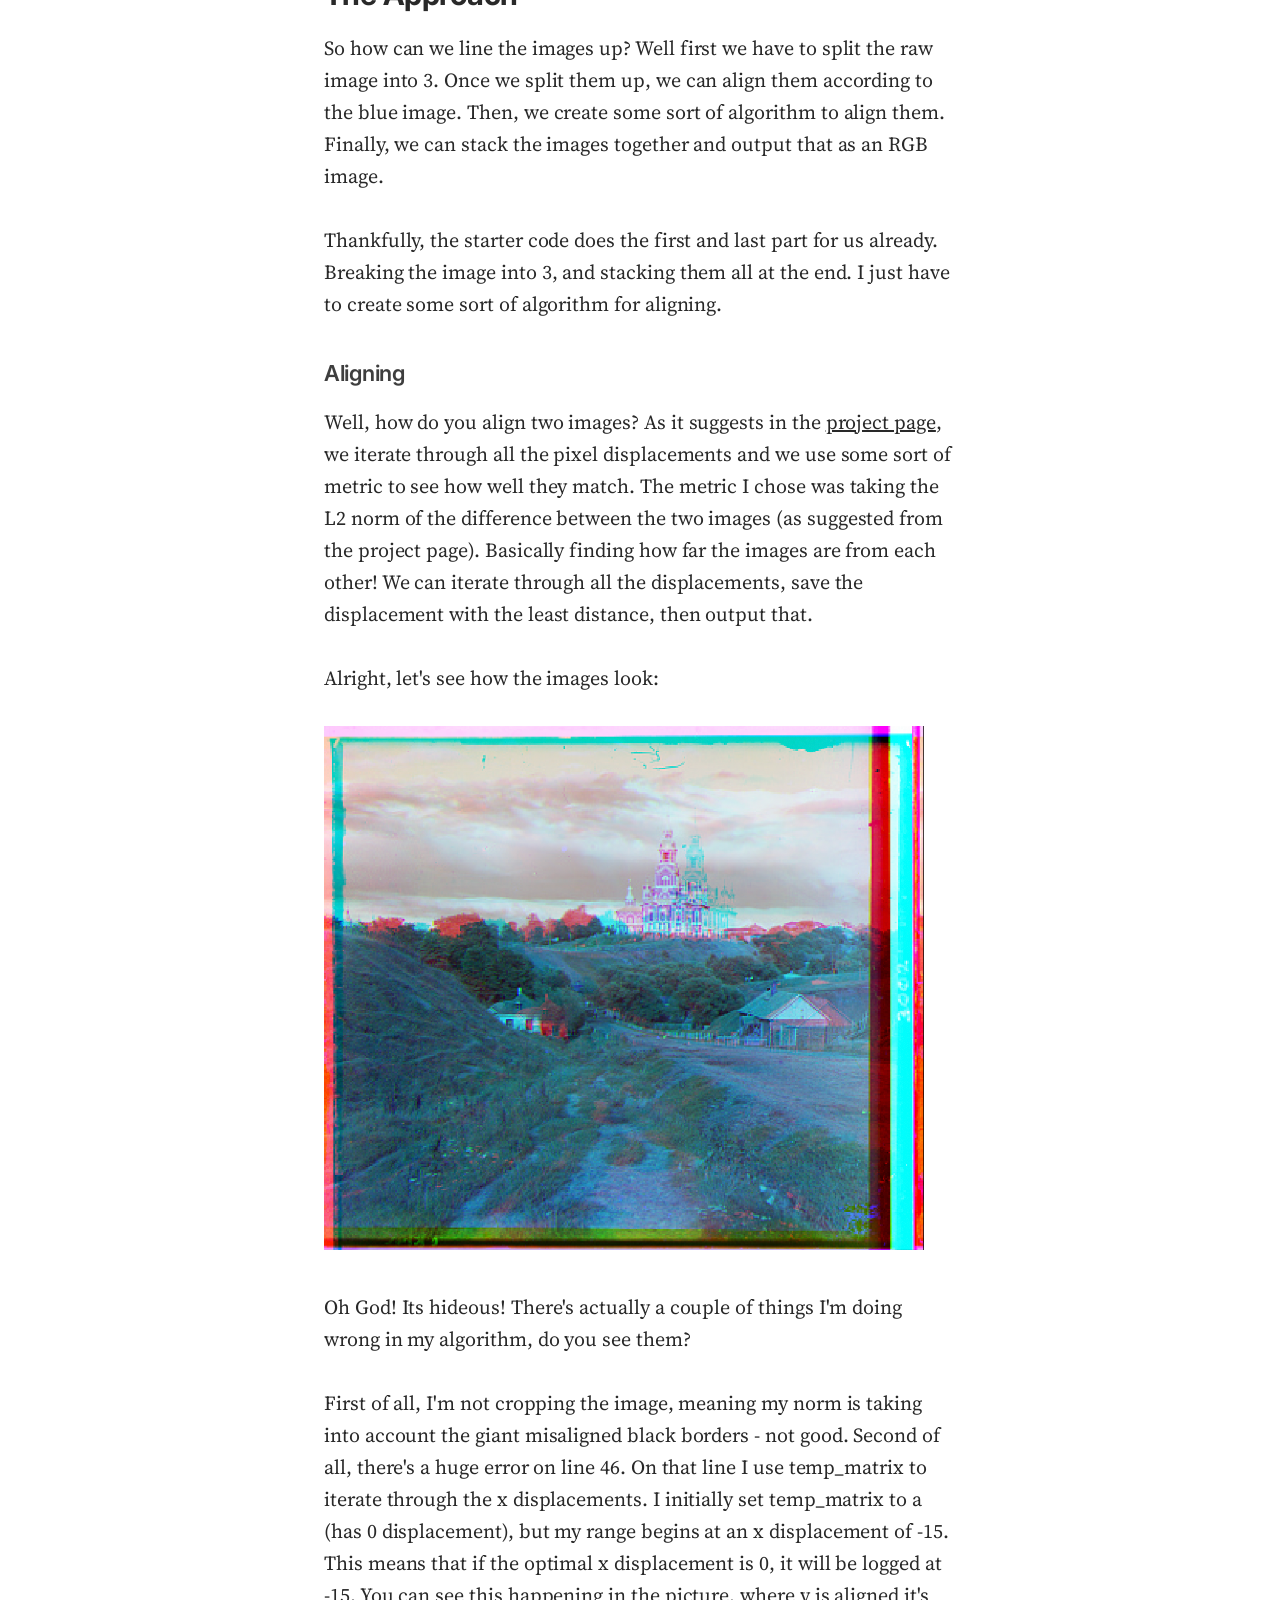
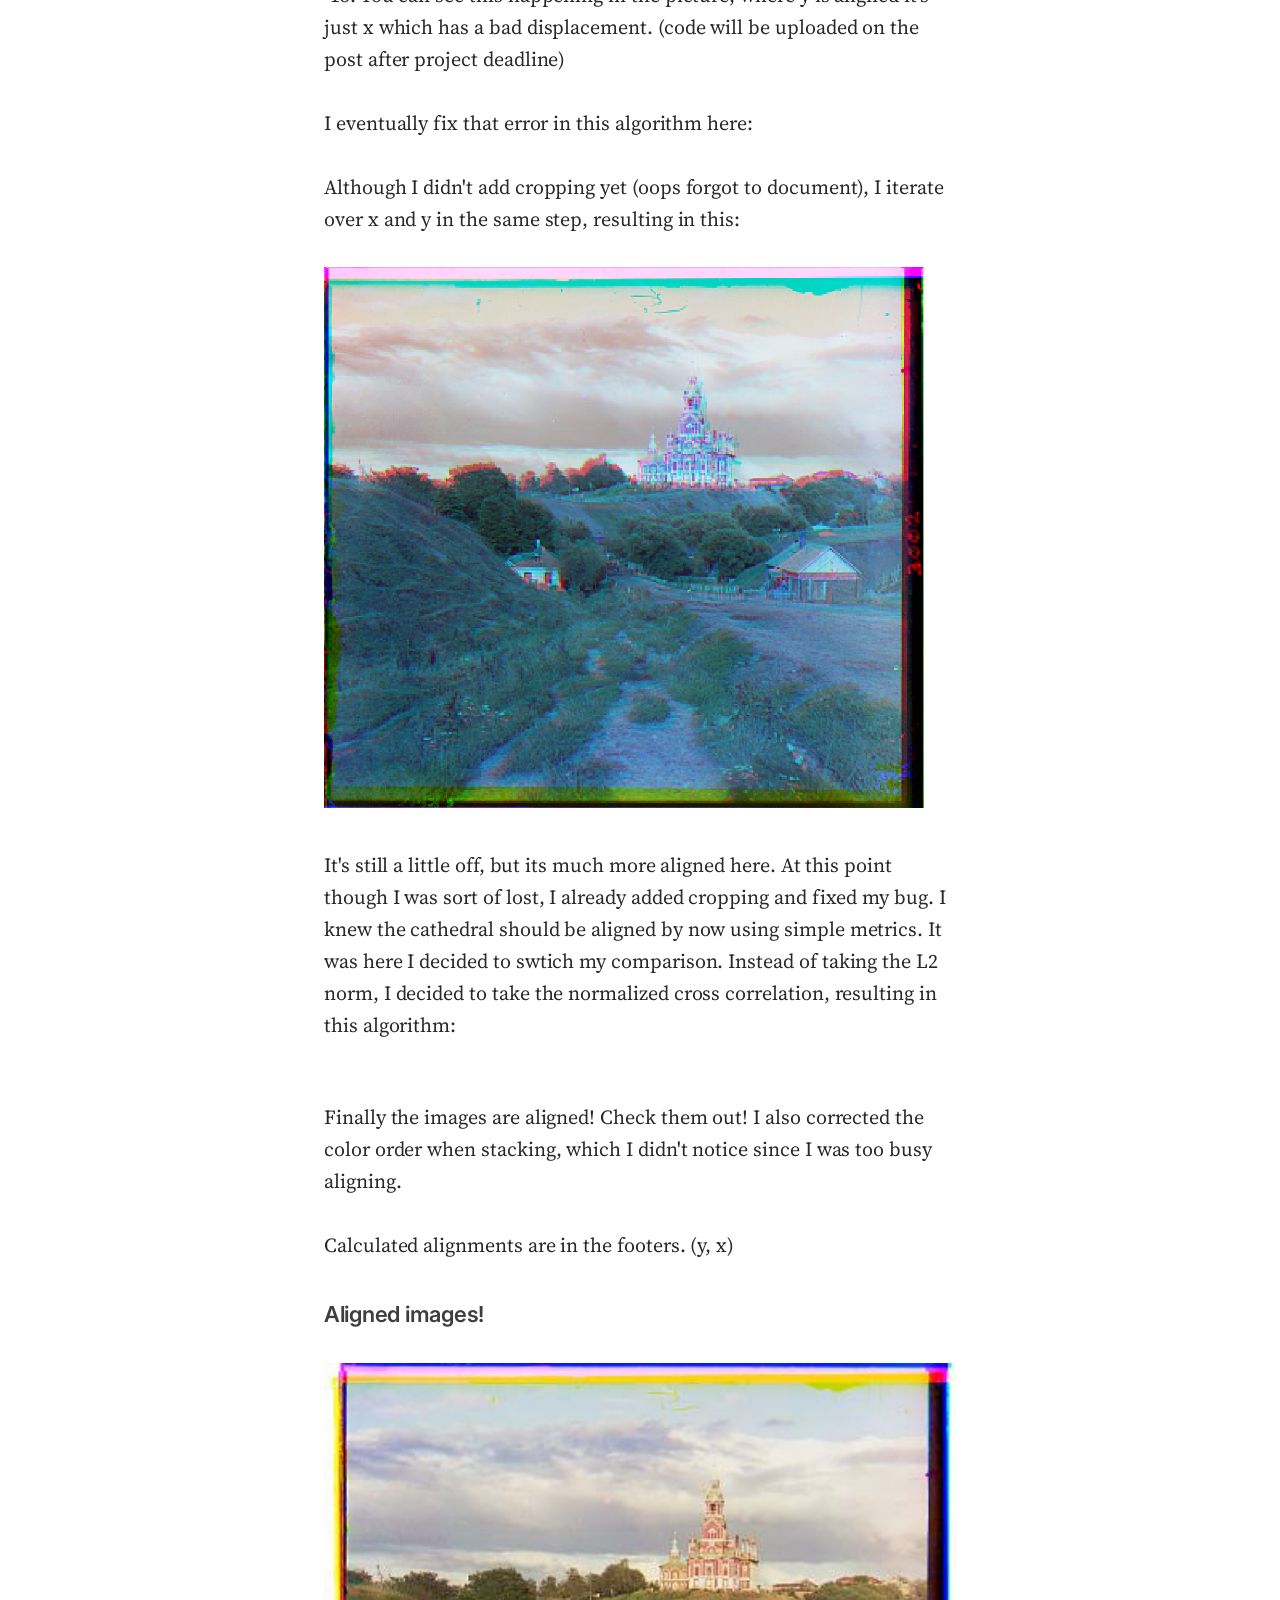
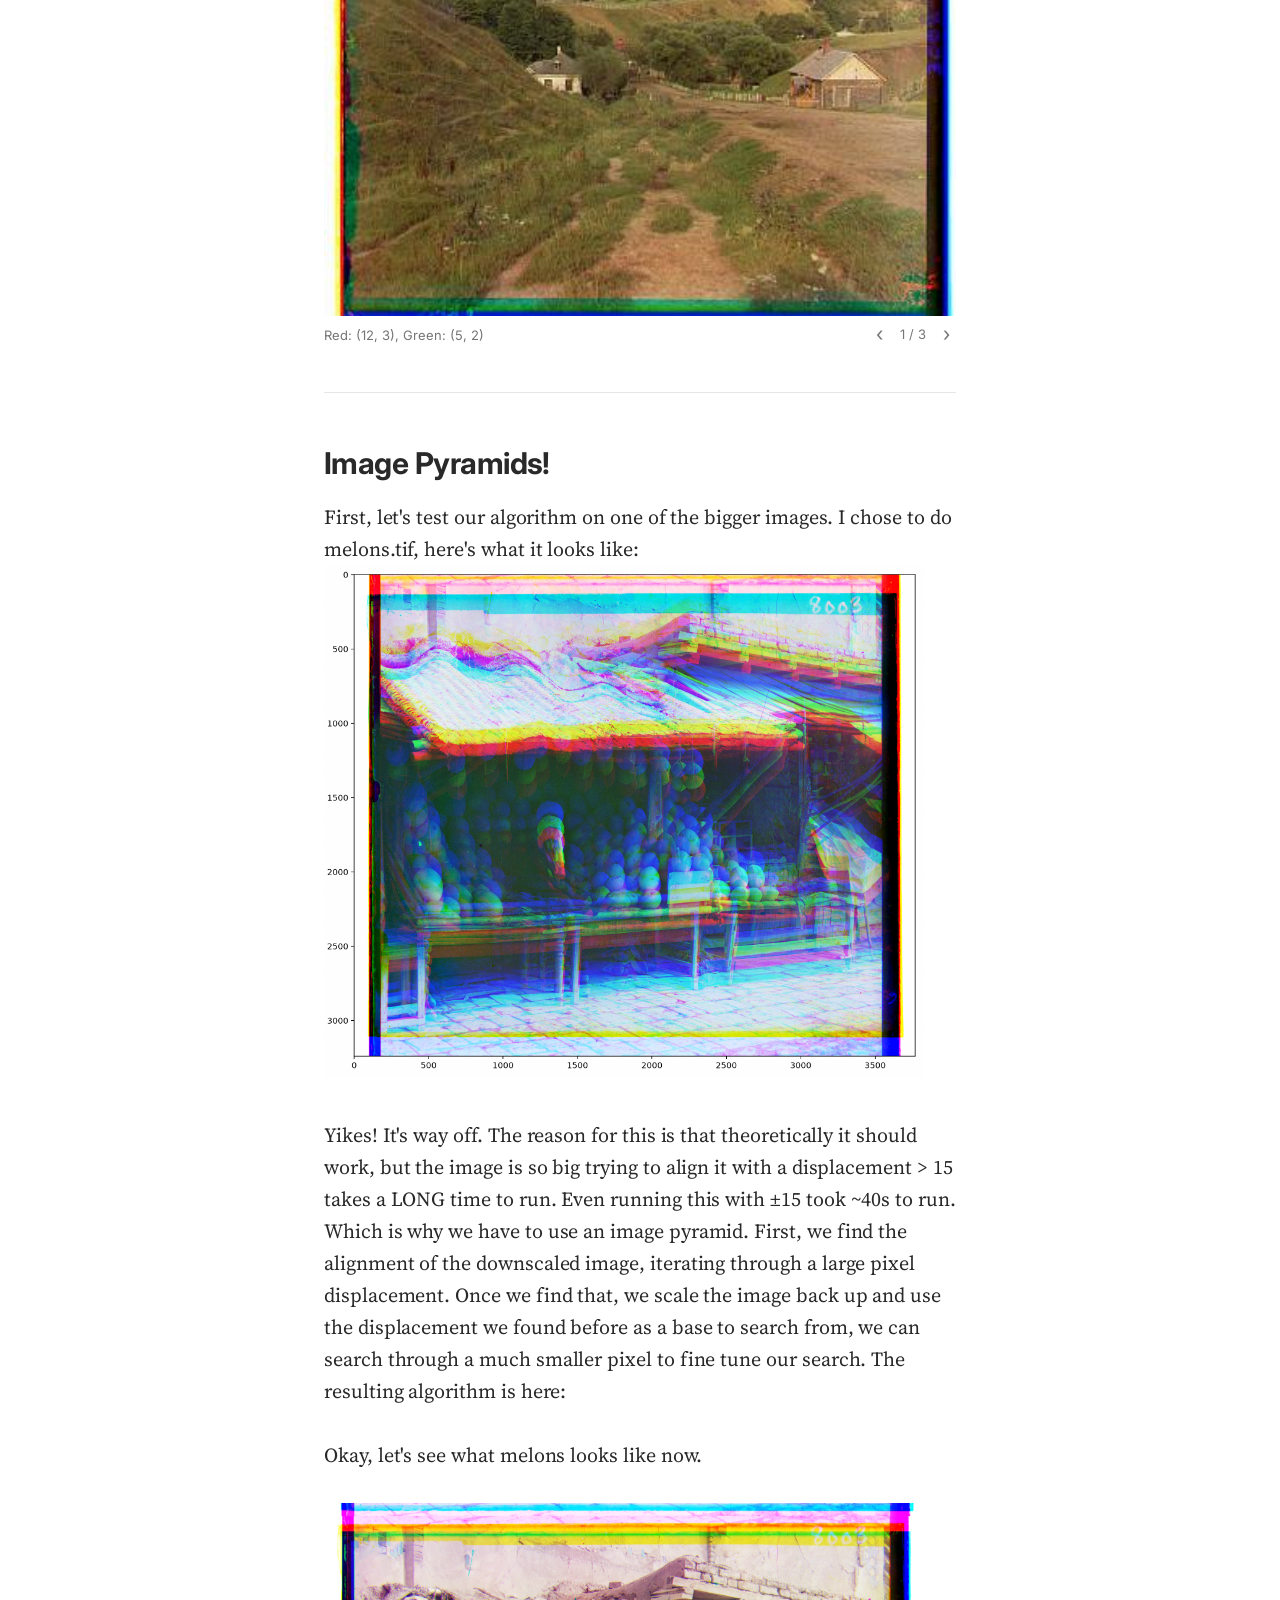
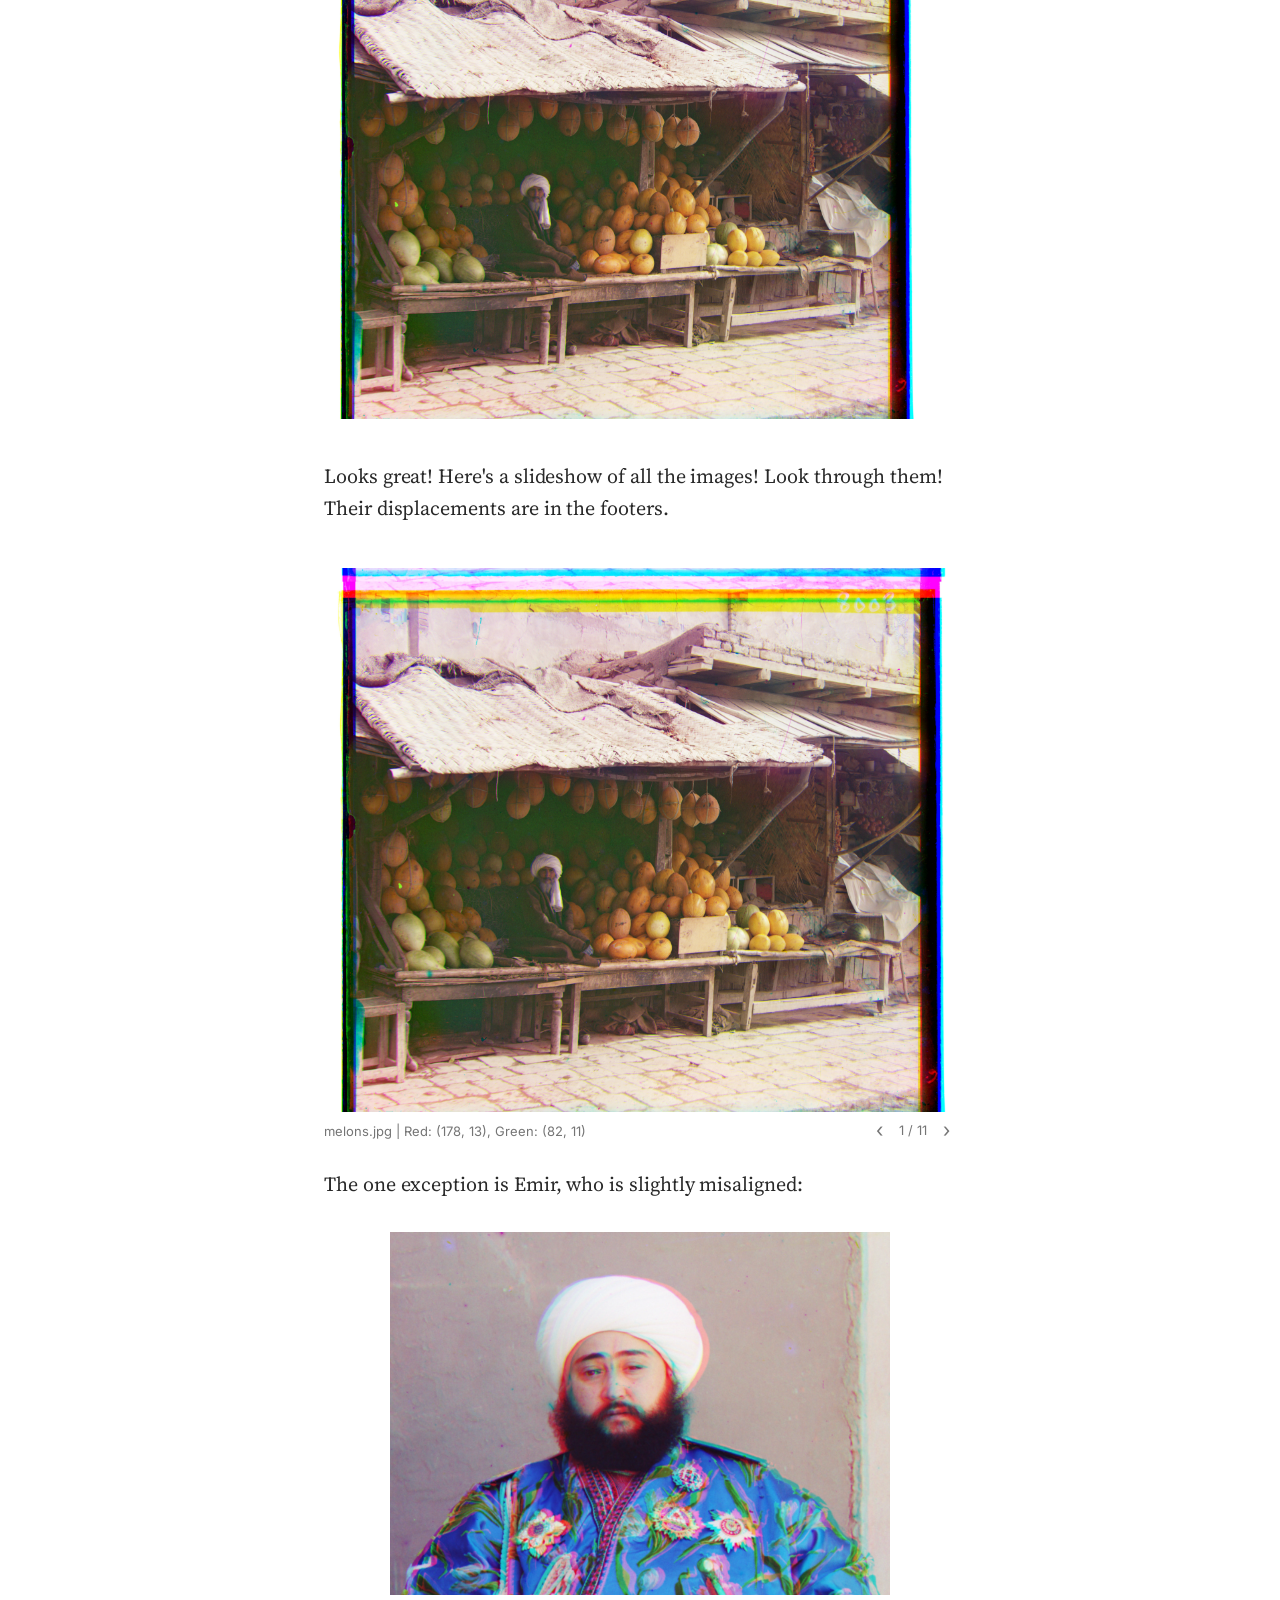
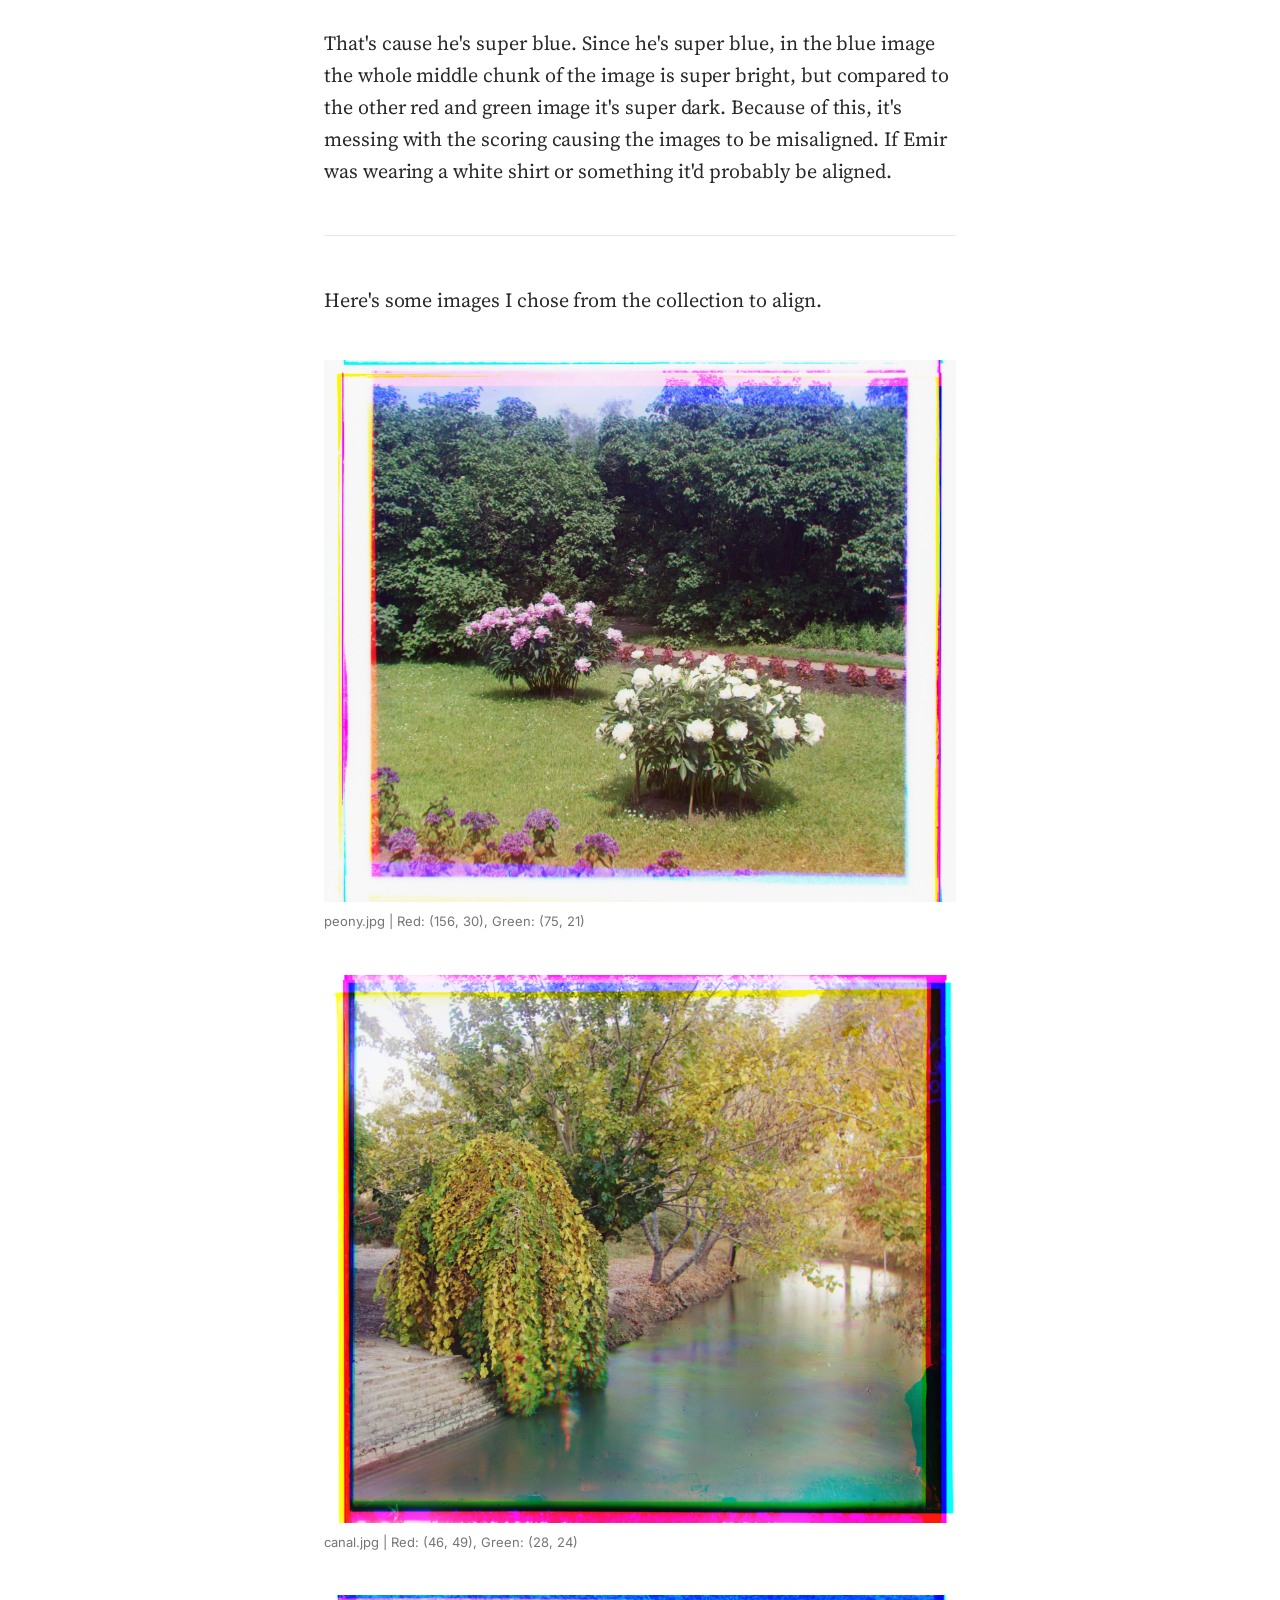
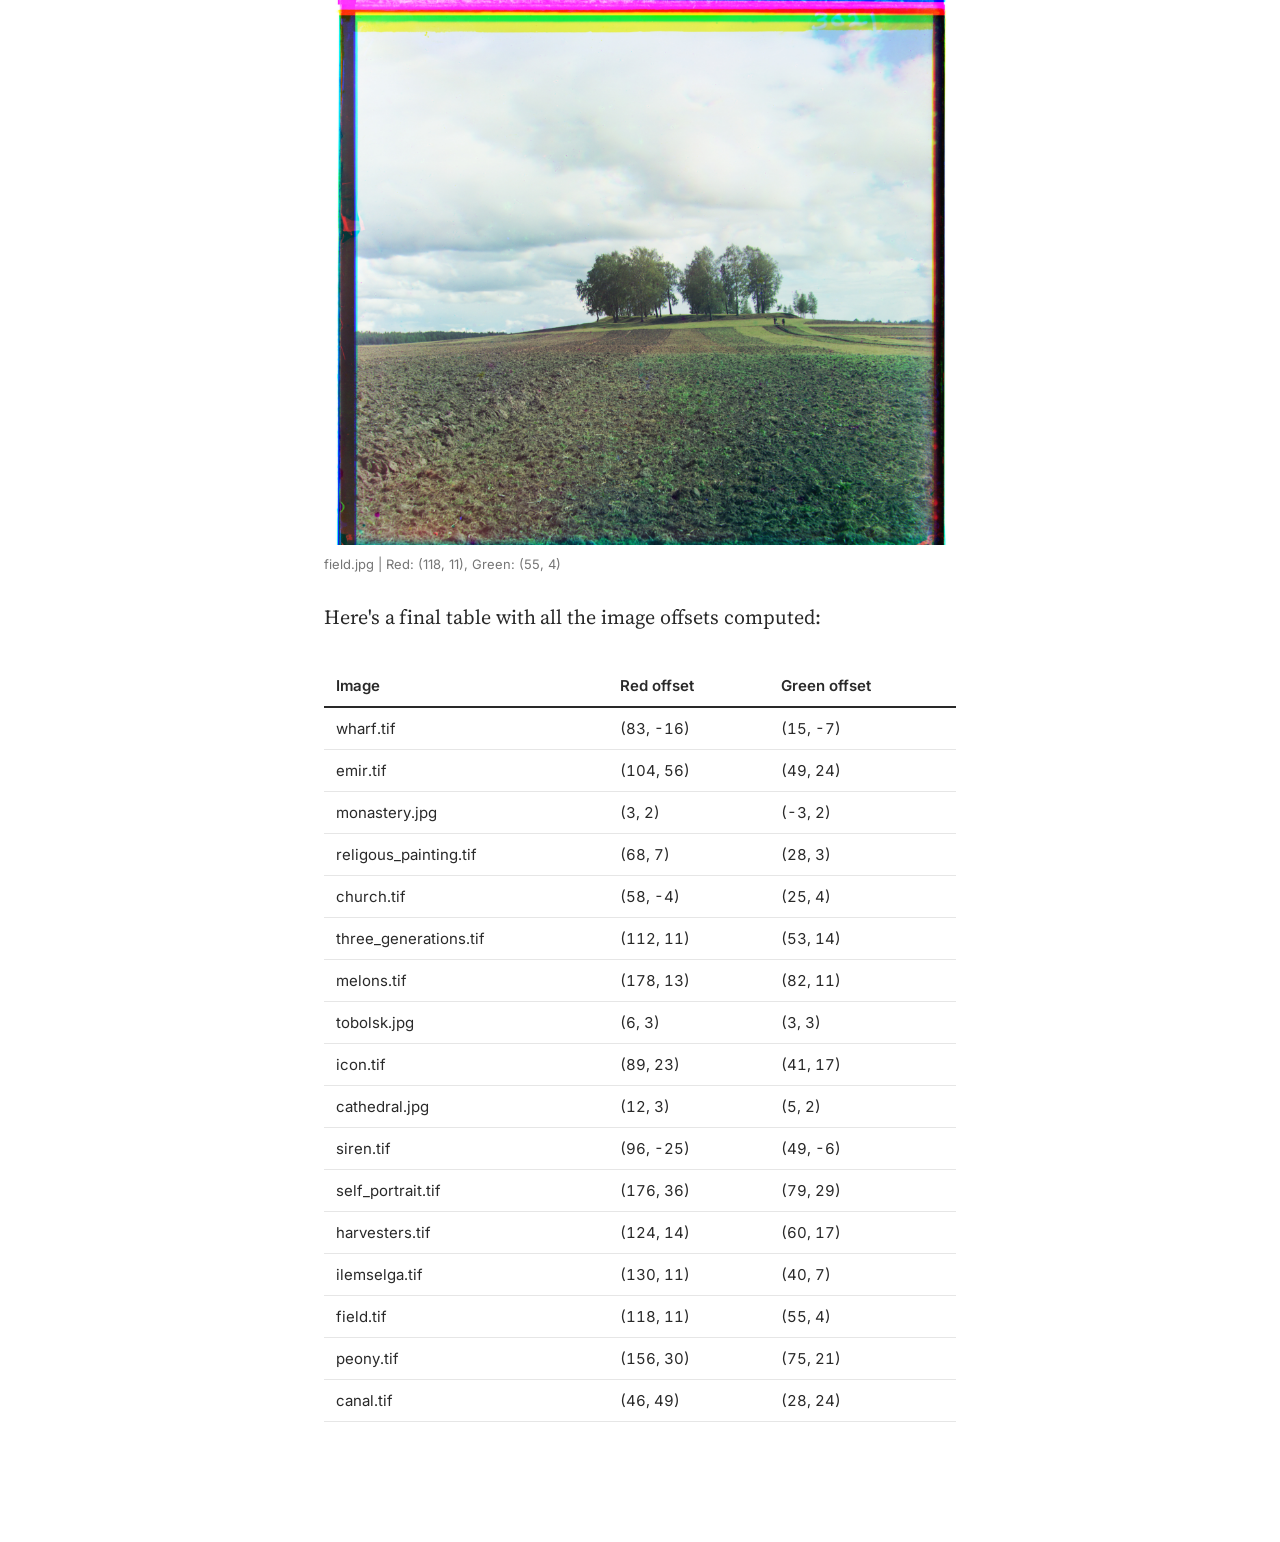
==== commit 72a22b98: "finished proj3" ====
--- a/Project_1/index.html
+++ b/Project_1/index.html
@@ -17,6 +17,7 @@
     <a class="nav-title" href="../index.html">CS 180 Portfolio</a>
     <a class="nav-link active" href="./index.html">Project 1</a>
     <a class="nav-link" href="../Project_2/index.html">Project 2</a>
+    <a class="nav-link" href="../Project_3/index.html">Project 3</a>
   </div>
 </nav>
 
--- a/style.css
+++ b/style.css
@@ -223,6 +223,56 @@
 .carousel-controls button:hover { color: var(--text); }
 
 .carousel-counter { min-width: 40px; text-align: center; }
+
+/* ---------- Image grid: <div class="image-grid cols-N"> holding several figures ----------
+   Shows every image at once instead of one slide at a time. The grid is wider than
+   the text column so small panels stay readable. Click an image to open it full size. */
+
+.image-grid {
+  --cols: 2;
+  display: grid;
+  grid-template-columns: repeat(var(--cols), minmax(0, 1fr));
+  gap: 24px 16px;
+  align-items: start;
+  width: min(1040px, calc(100vw - 48px));
+  position: relative;
+  left: 50%;
+  transform: translateX(-50%);
+  margin: 44px 0 0;
+}
+
+.image-grid.cols-1 { --cols: 1; }
+.image-grid.cols-3 { --cols: 3; }
+.image-grid.cols-4 { --cols: 4; }
+
+.image-grid figure { margin: 0; }
+
+.image-grid a { display: block; }
+
+/* A low-resolution image shown small, e.g. the "distant" view of a hybrid */
+figure.small img {
+  width: 96px;
+  image-rendering: auto;
+}
+
+/* ---------- Write-up placeholder: replace with your own <p> ---------- */
+
+.todo {
+  font-family: var(--sans);
+  font-size: 15px;
+  line-height: 1.5;
+  color: var(--muted);
+  border: 1px dashed rgba(180, 180, 180, 1);
+  border-radius: 6px;
+  padding: 16px 18px;
+  min-height: 96px;
+  margin: 28px 0 0;
+}
+
+.todo.missing {
+  border-color: rgba(214, 120, 90, 1);
+  color: rgba(170, 80, 50, 1);
+}
 
 /* ---------- Tables ---------- */
 
@@ -285,4 +335,5 @@
   h3 { font-size: 20px; }
   p { font-size: 18px; }
   .figure-row { flex-direction: column; }
-}
+  .image-grid[class] { --cols: 1; width: 100%; left: 0; transform: none; }
+}
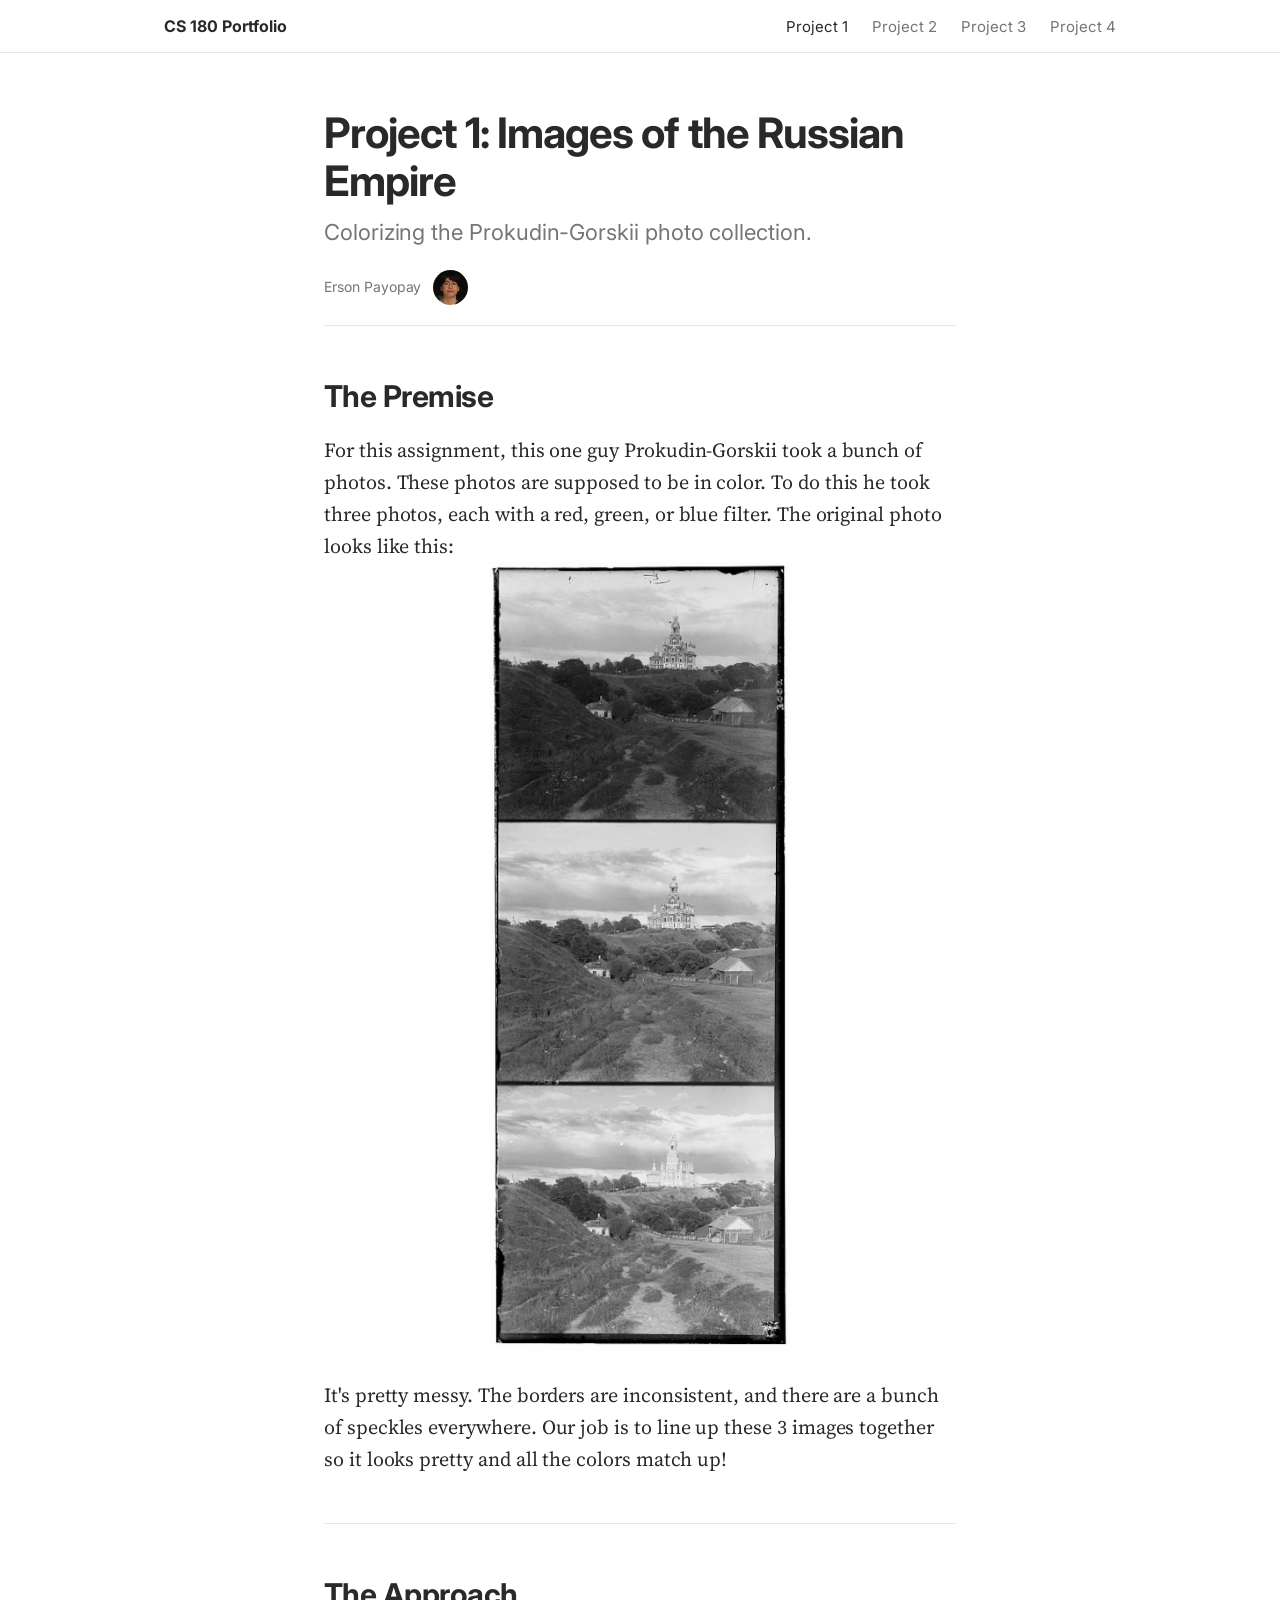
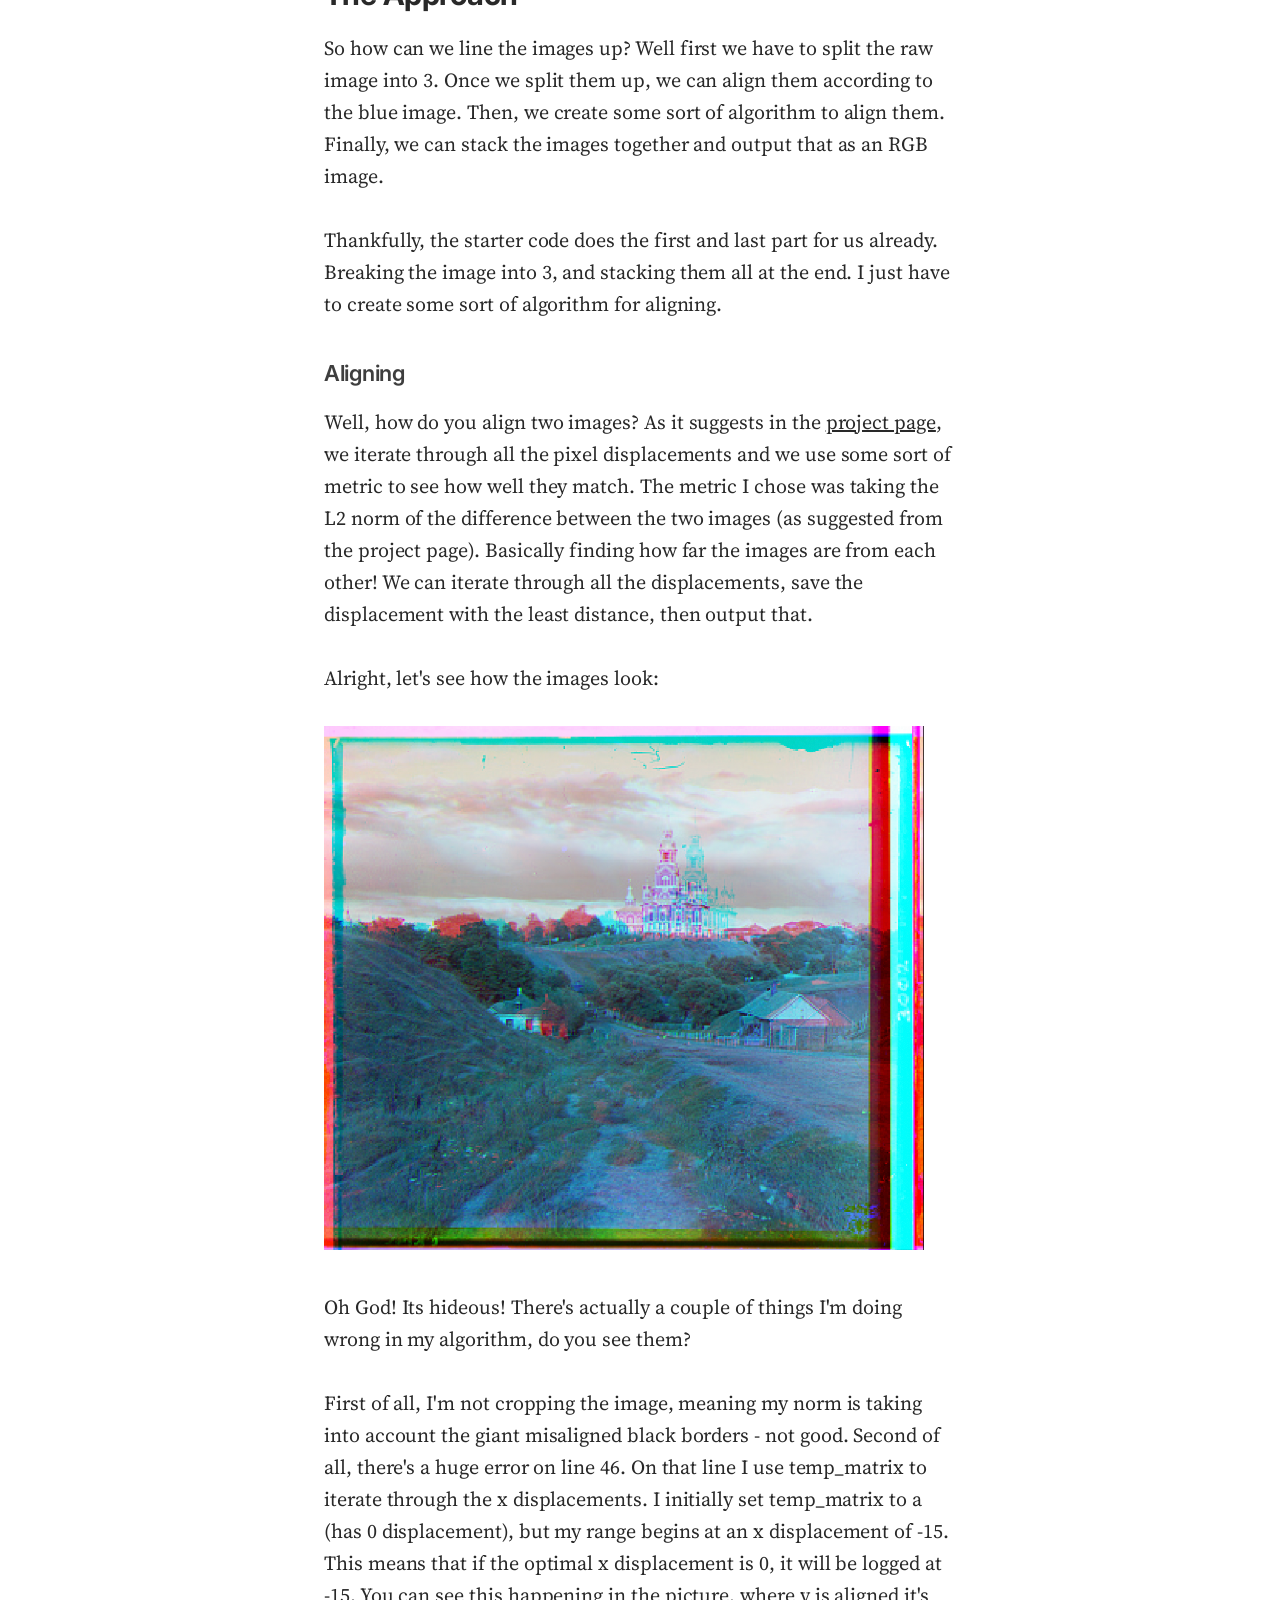
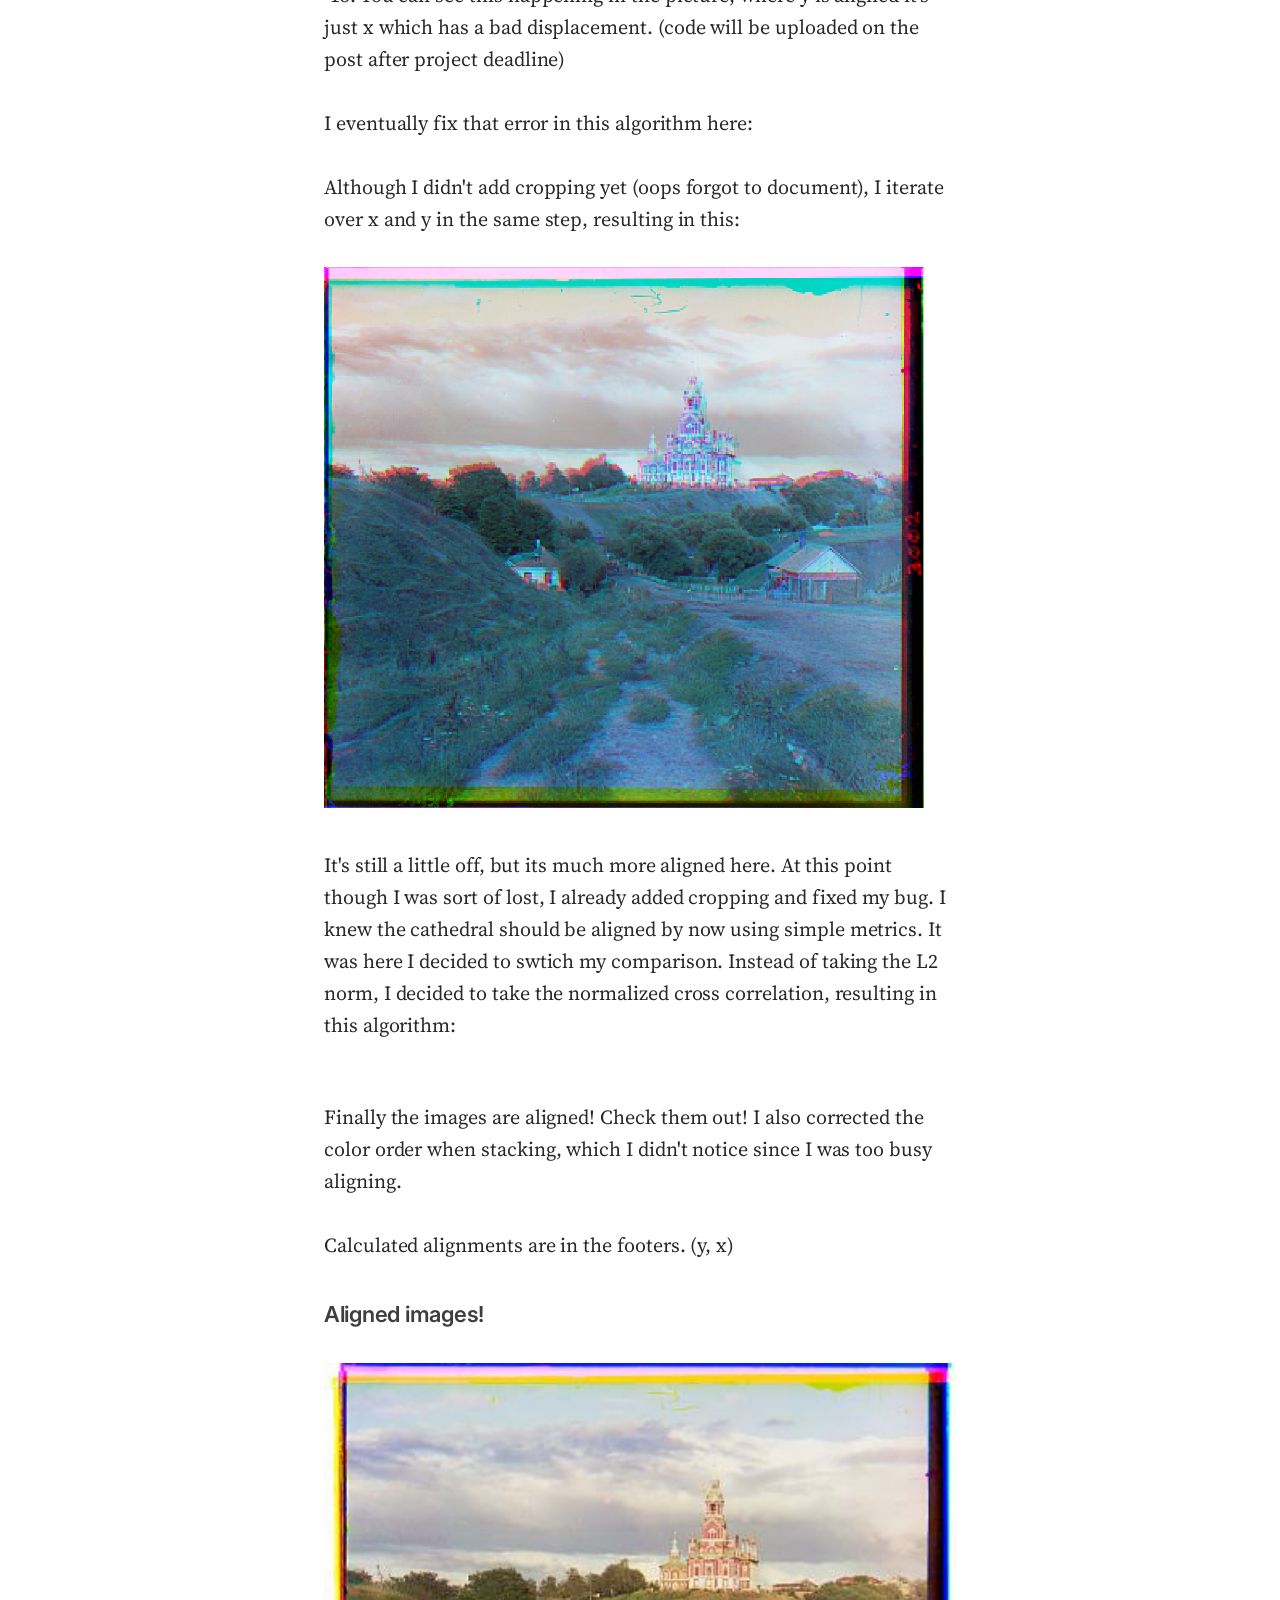
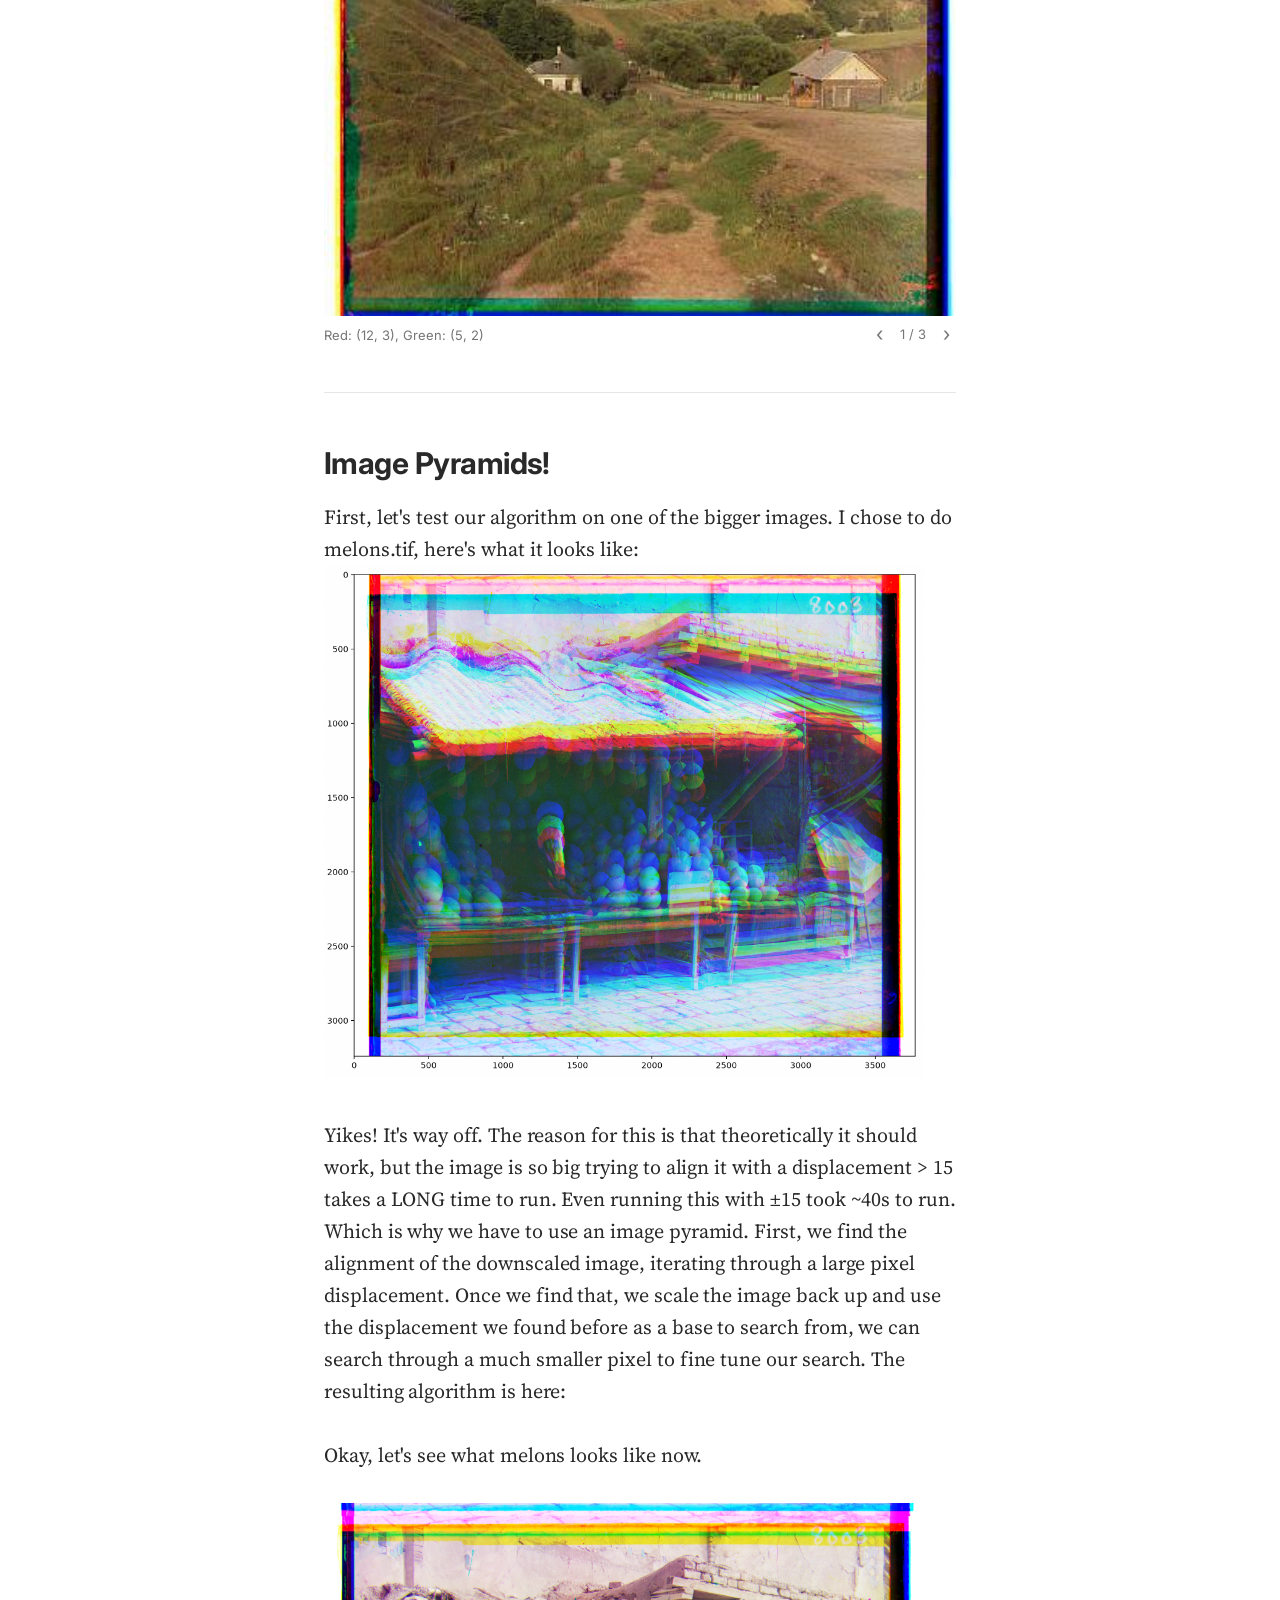
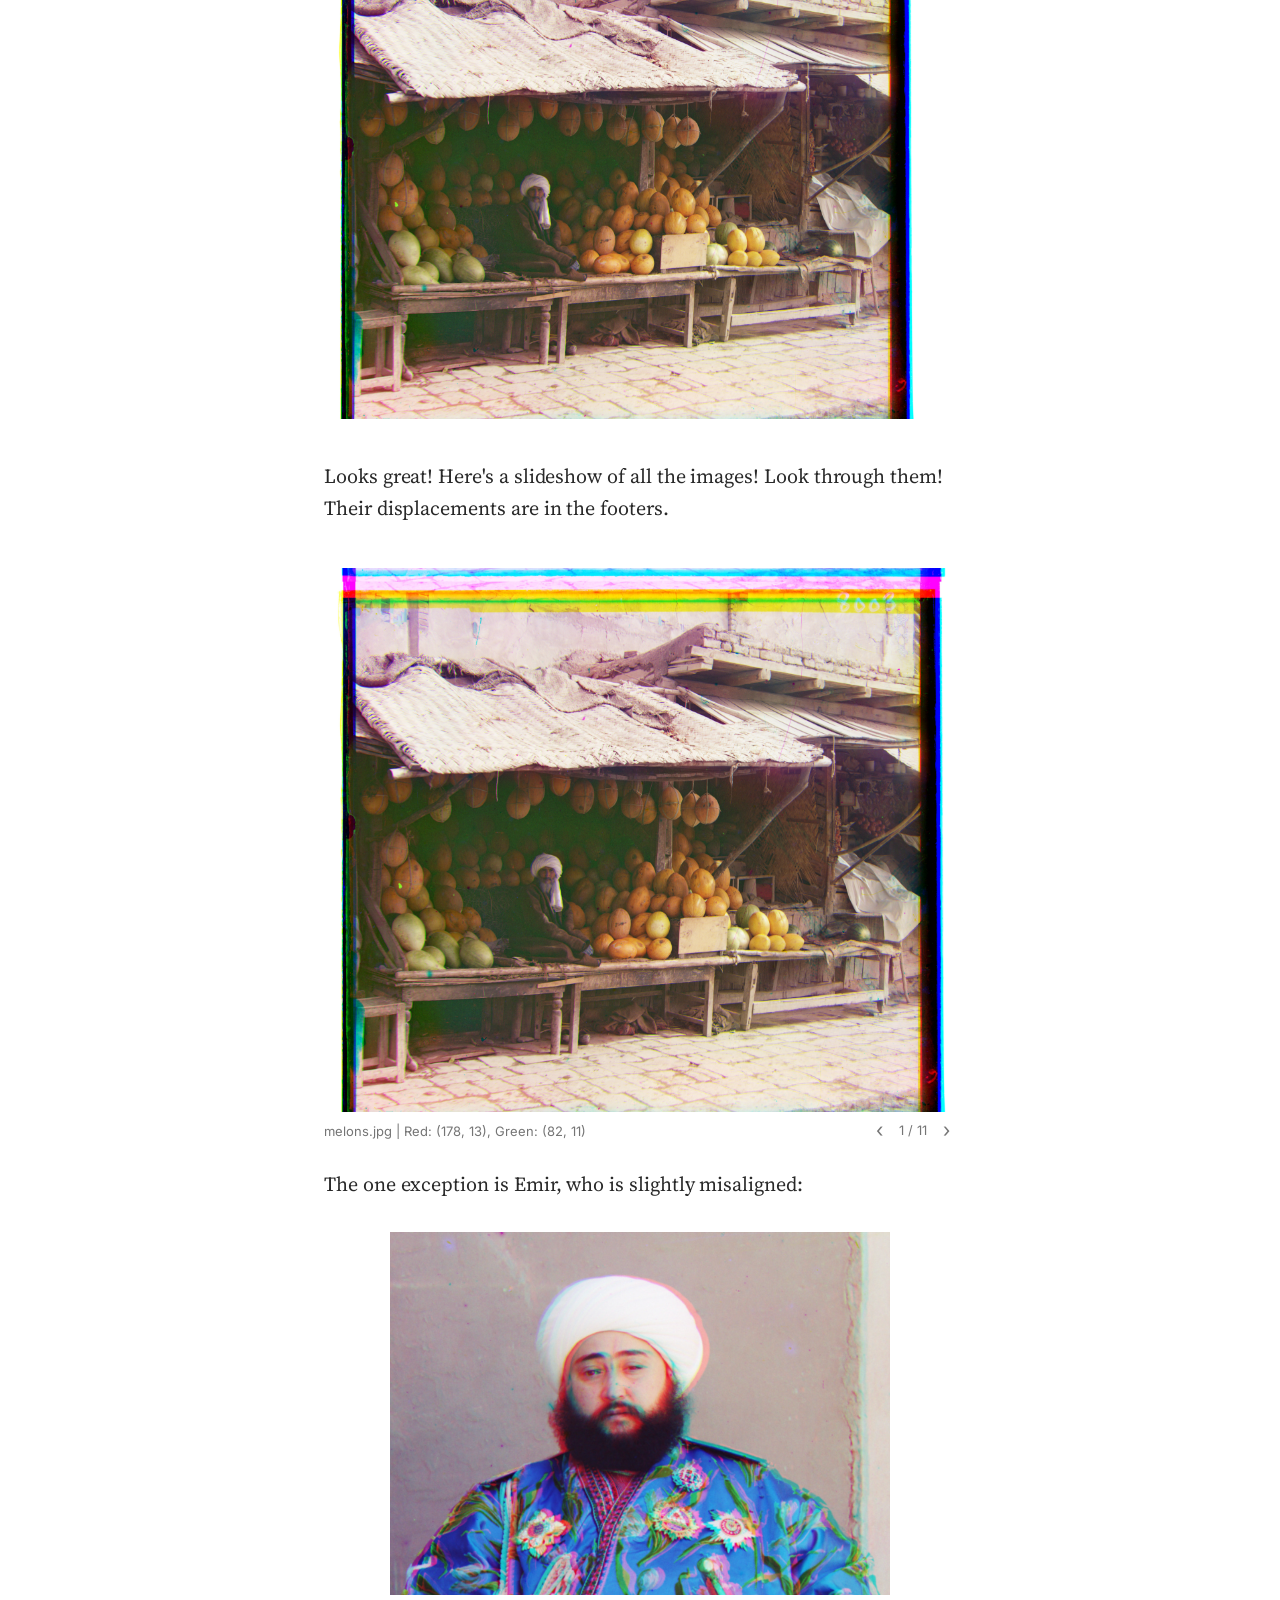
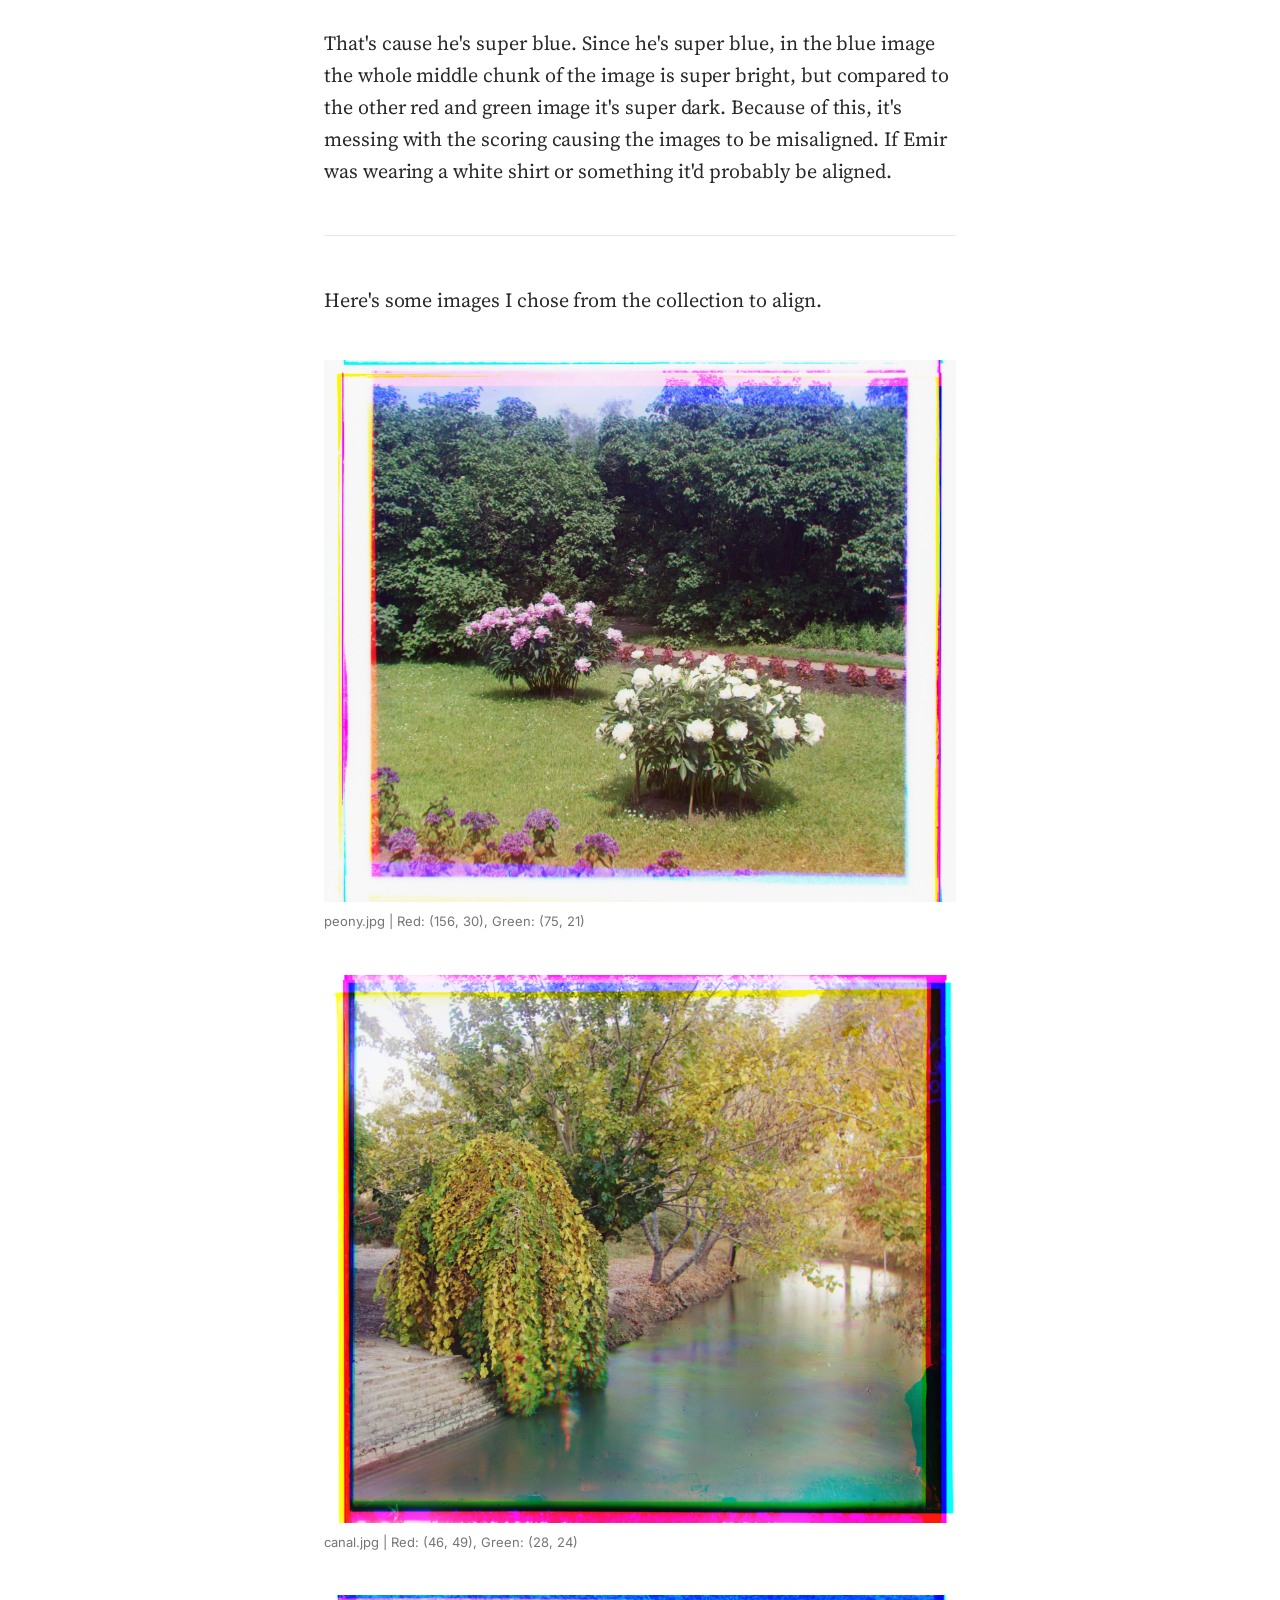
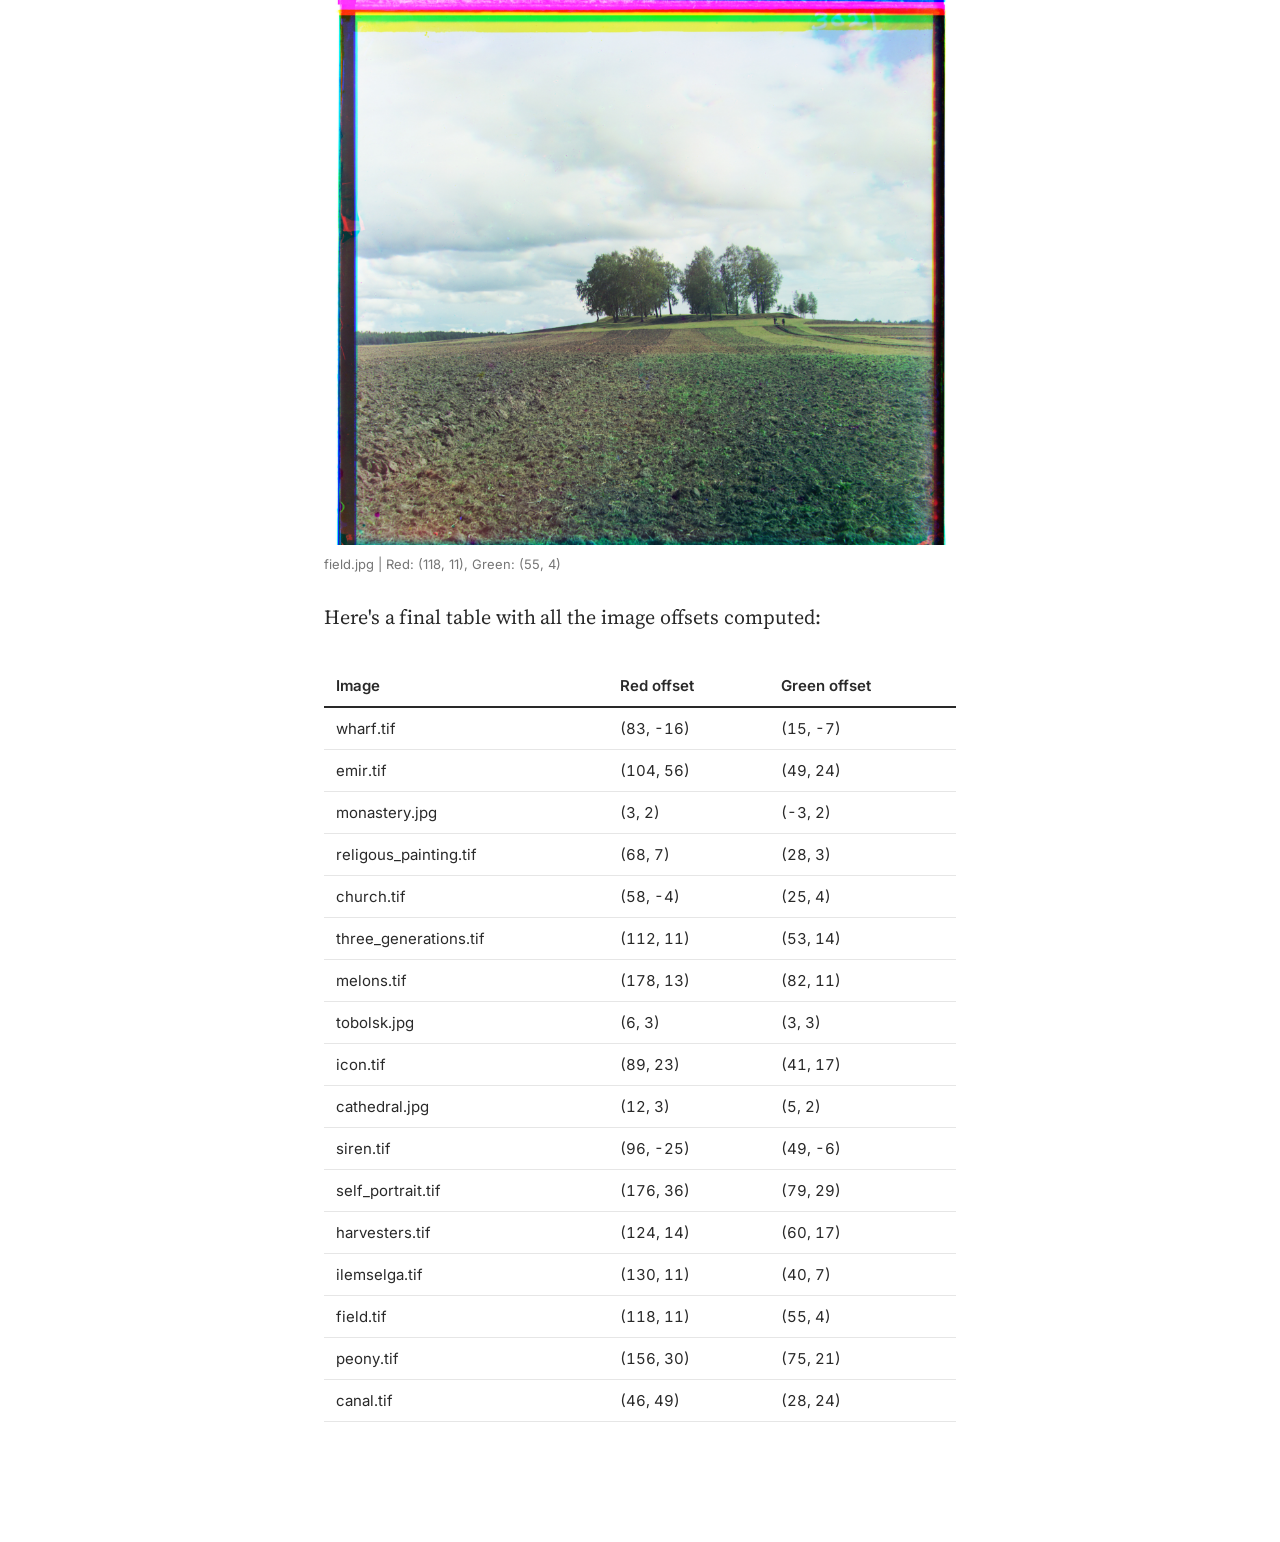
==== commit aecf7830: "finish hw4" ====
--- a/Project_1/index.html
+++ b/Project_1/index.html
@@ -18,6 +18,7 @@
     <a class="nav-link active" href="./index.html">Project 1</a>
     <a class="nav-link" href="../Project_2/index.html">Project 2</a>
     <a class="nav-link" href="../Project_3/index.html">Project 3</a>
+    <a class="nav-link" href="../Project_4/index.html">Project 4</a>
   </div>
 </nav>
 
